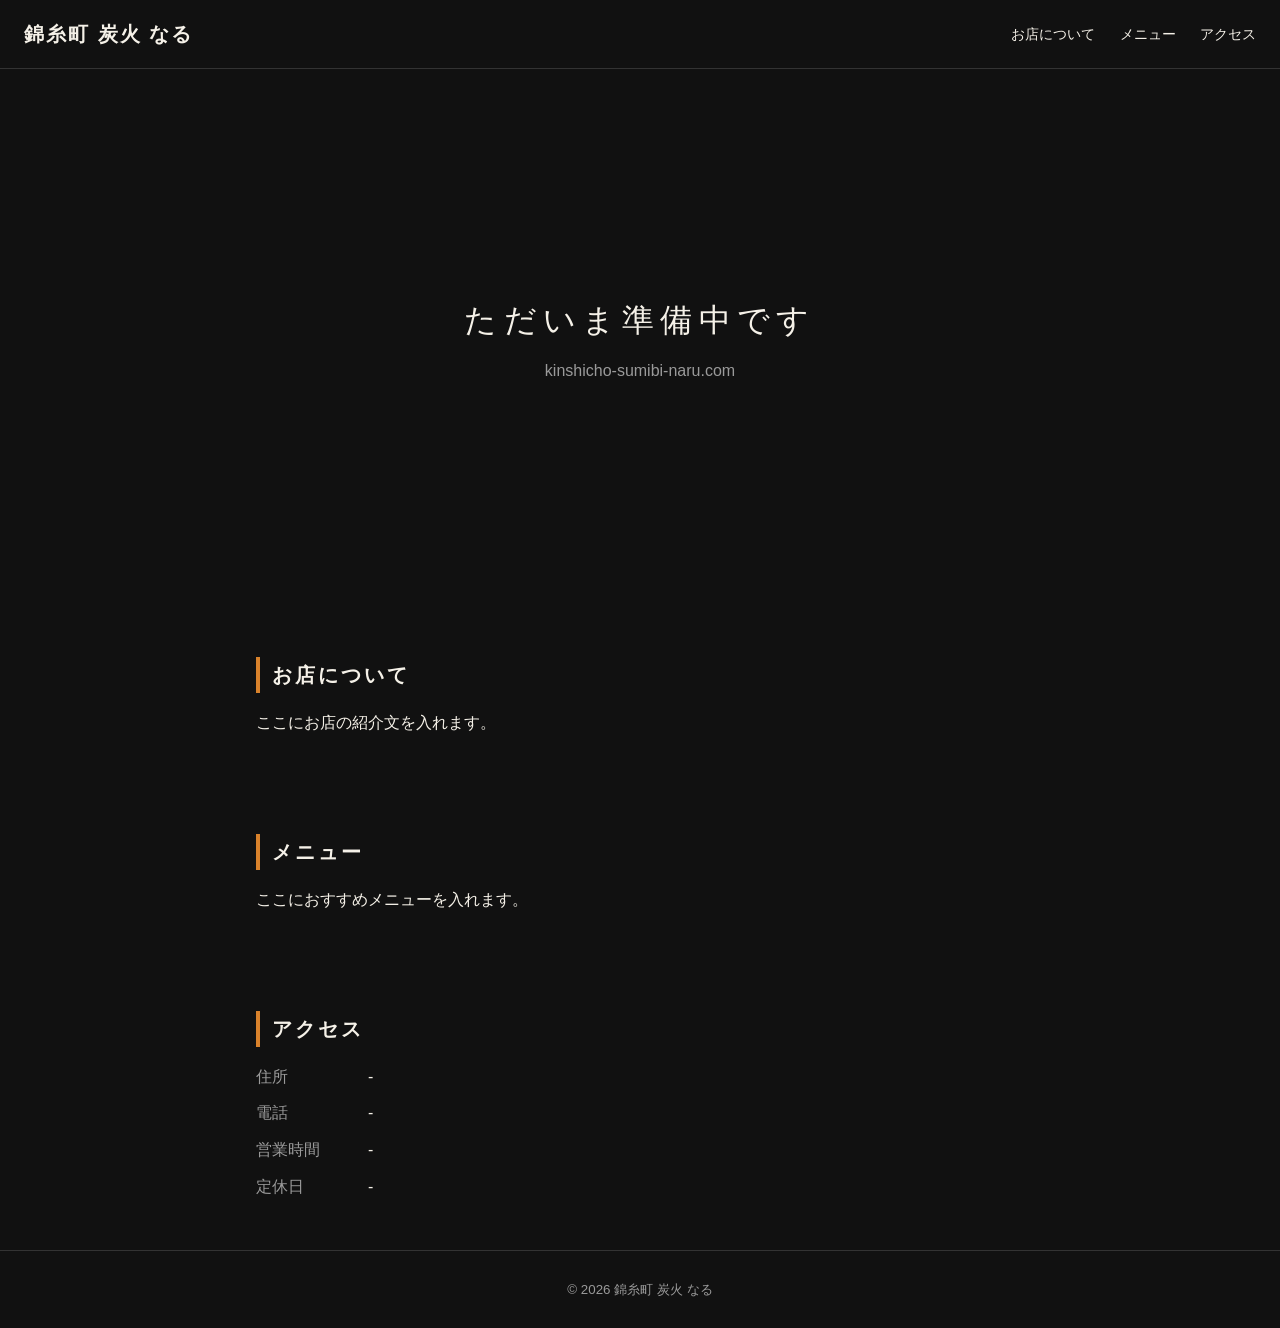
==== index.html @ 2658d467 "Initial scaffold for kinshicho-sumibi-naru.com Co-Authored-By: Claude Fable 5.1 <noreply@anthropic.c" ====
<!DOCTYPE html>
<html lang="ja">
<head>
  <meta charset="UTF-8">
  <meta name="viewport" content="width=device-width, initial-scale=1.0">
  <title>錦糸町 炭火 なる</title>
  <meta name="description" content="錦糸町 炭火 なる の公式サイトです。">
  <link rel="stylesheet" href="css/style.css">
</head>
<body>
  <header class="site-header">
    <h1 class="brand">錦糸町 炭火 なる</h1>
    <nav class="nav">
      <a href="#about">お店について</a>
      <a href="#menu">メニュー</a>
      <a href="#access">アクセス</a>
    </nav>
  </header>

  <main>
    <section class="hero">
      <p class="hero-copy">ただいま準備中です</p>
      <p class="hero-sub">kinshicho-sumibi-naru.com</p>
    </section>

    <section id="about" class="section">
      <h2>お店について</h2>
      <p>ここにお店の紹介文を入れます。</p>
    </section>

    <section id="menu" class="section">
      <h2>メニュー</h2>
      <p>ここにおすすめメニューを入れます。</p>
    </section>

    <section id="access" class="section">
      <h2>アクセス</h2>
      <dl class="info">
        <dt>住所</dt><dd>-</dd>
        <dt>電話</dt><dd>-</dd>
        <dt>営業時間</dt><dd>-</dd>
        <dt>定休日</dt><dd>-</dd>
      </dl>
    </section>
  </main>

  <footer class="site-footer">
    <small>&copy; 2026 錦糸町 炭火 なる</small>
  </footer>
</body>
</html>
---- css/style.css ----
:root {
  --bg: #111;
  --fg: #f5f1e8;
  --accent: #d9822b;
  --muted: #9a9a9a;
}
* { box-sizing: border-box; margin: 0; padding: 0; }
body {
  font-family: "Hiragino Kaku Gothic ProN", "Noto Sans JP", sans-serif;
  background: var(--bg);
  color: var(--fg);
  line-height: 1.8;
}
.site-header {
  display: flex;
  justify-content: space-between;
  align-items: center;
  padding: 16px 24px;
  border-bottom: 1px solid #333;
}
.brand { font-size: 1.25rem; letter-spacing: .1em; }
.nav a { color: var(--fg); text-decoration: none; margin-left: 20px; font-size: .9rem; }
.nav a:hover { color: var(--accent); }
.hero {
  min-height: 60vh;
  display: flex;
  flex-direction: column;
  justify-content: center;
  align-items: center;
  text-align: center;
  padding: 40px 16px;
}
.hero-copy { font-size: 2rem; letter-spacing: .2em; }
.hero-sub { color: var(--muted); margin-top: 8px; }
.section { max-width: 800px; margin: 0 auto; padding: 48px 16px; }
.section h2 {
  font-size: 1.25rem;
  letter-spacing: .15em;
  border-left: 4px solid var(--accent);
  padding-left: 12px;
  margin-bottom: 16px;
}
.info { display: grid; grid-template-columns: 6em 1fr; gap: 8px 16px; }
.info dt { color: var(--muted); }
.site-footer { text-align: center; padding: 24px; color: var(--muted); border-top: 1px solid #333; }
@media (max-width: 600px) {
  .site-header { flex-direction: column; gap: 8px; }
  .nav a { margin: 0 10px; }
  .hero-copy { font-size: 1.4rem; }
}
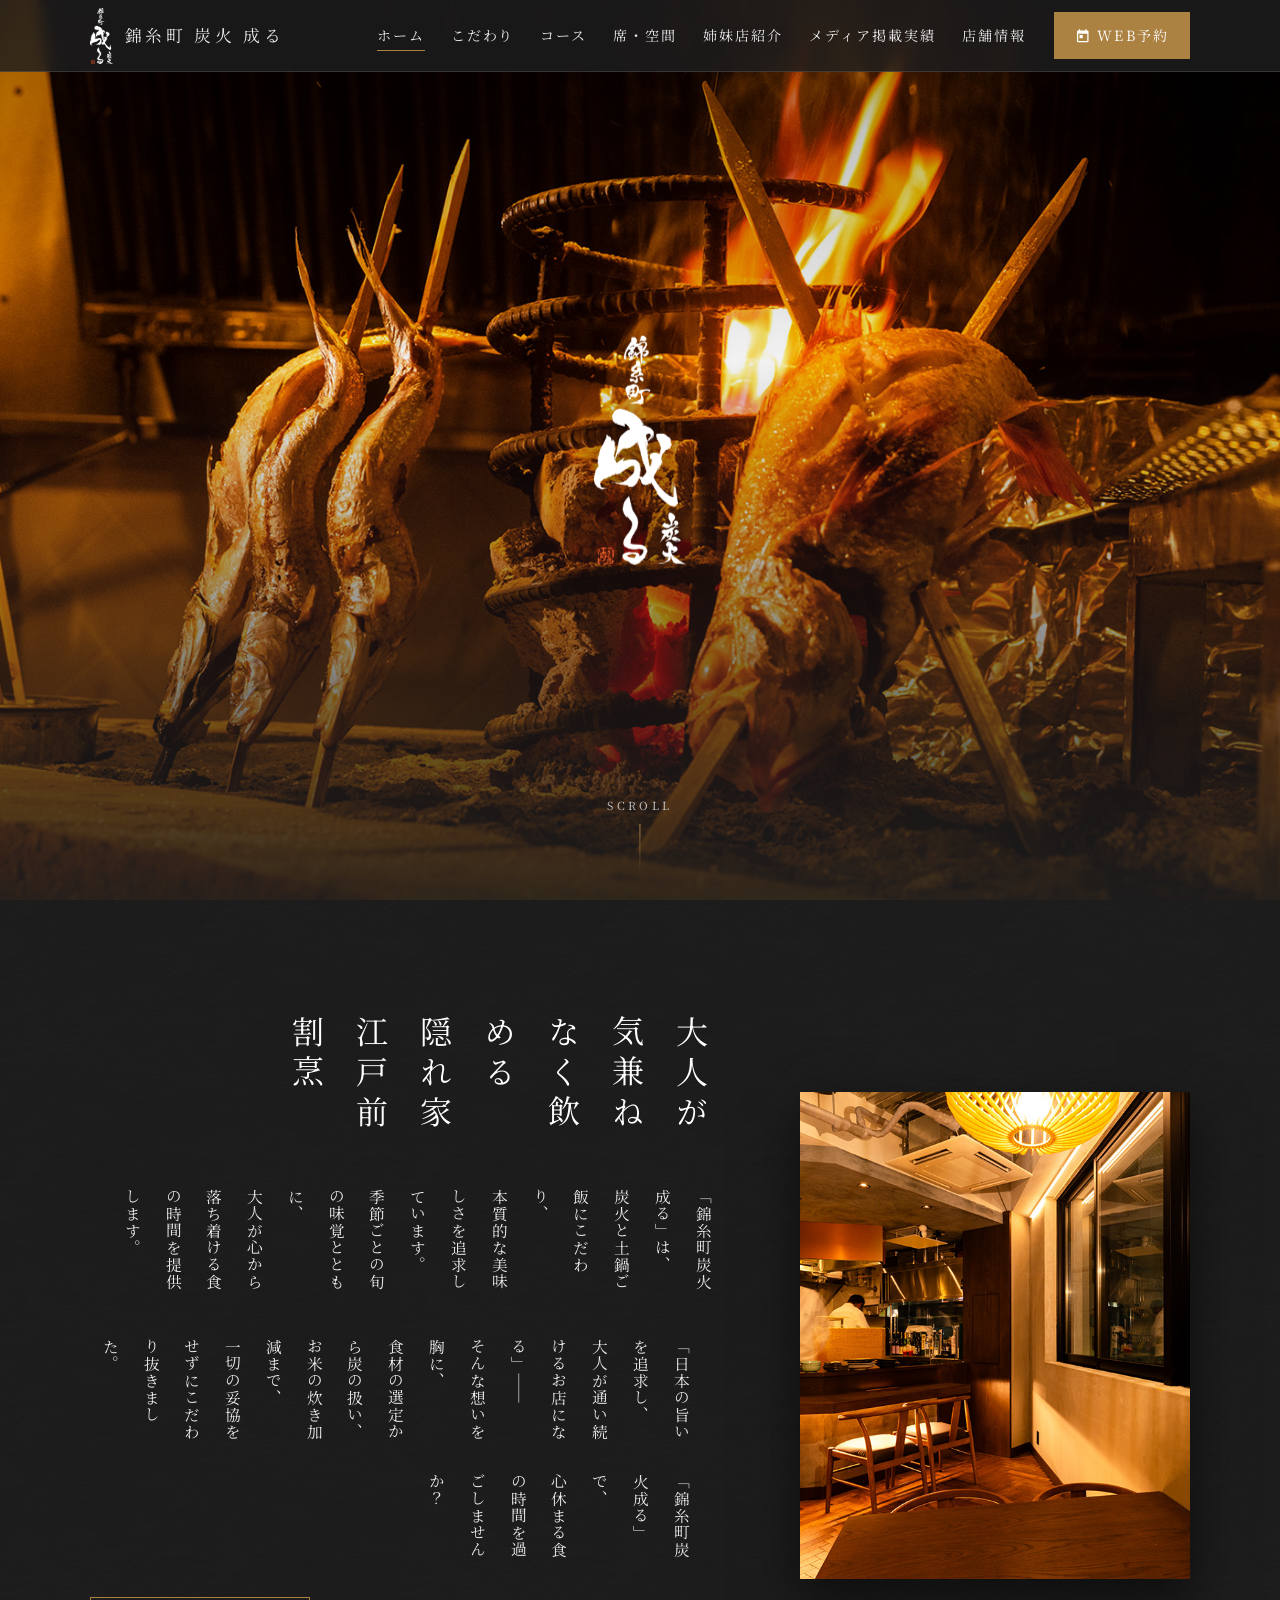
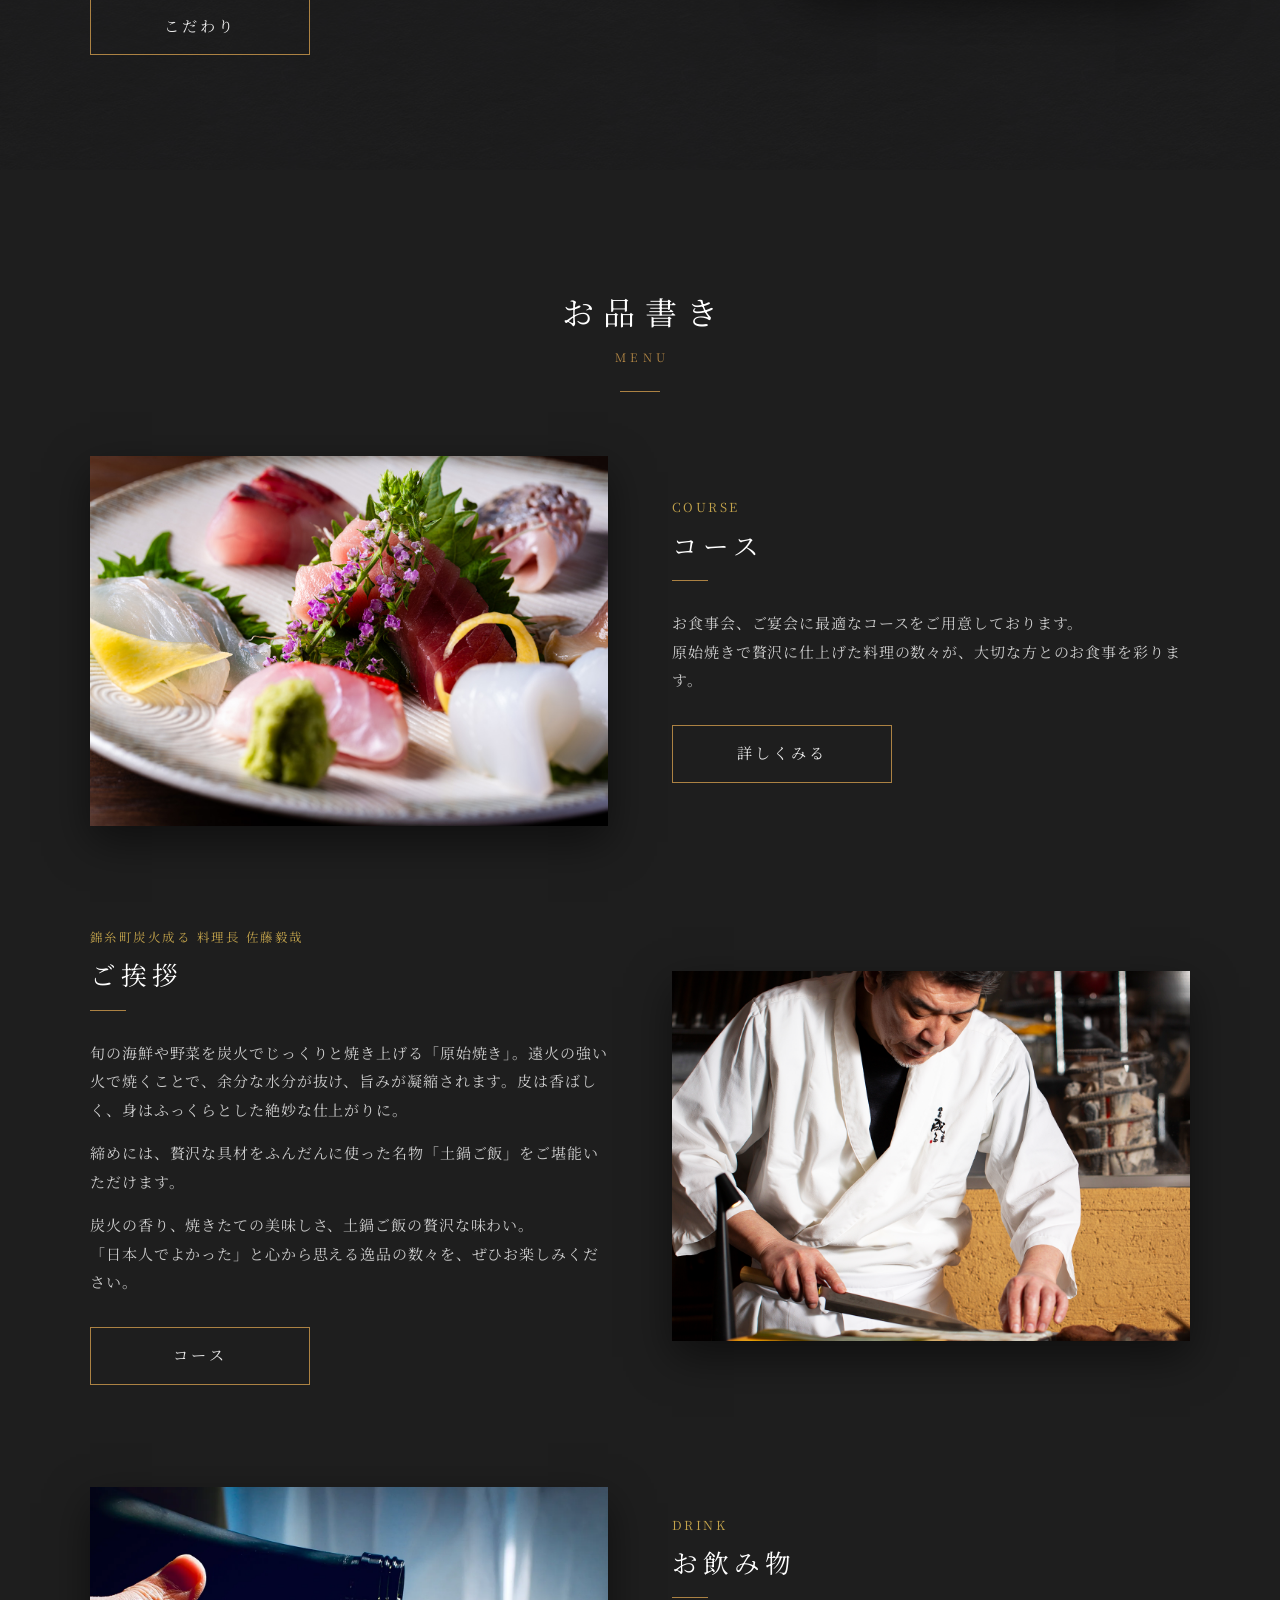
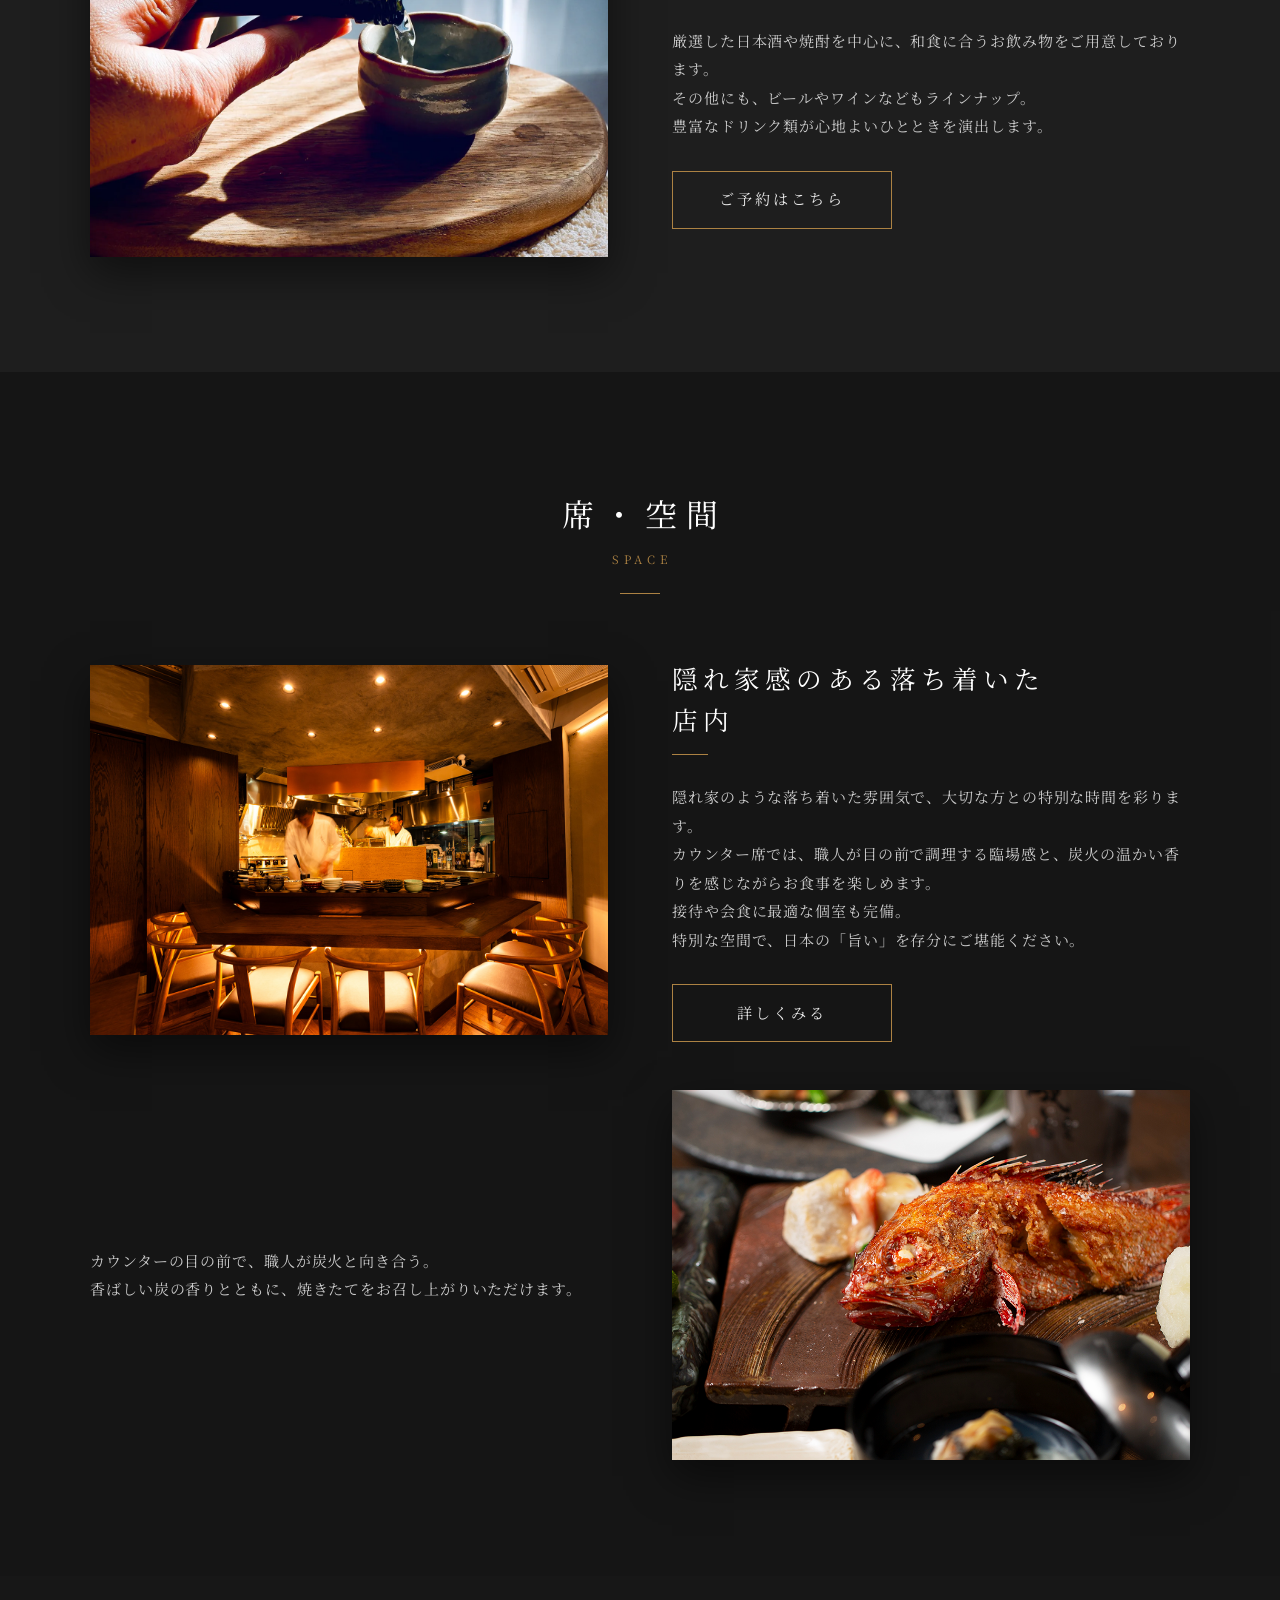
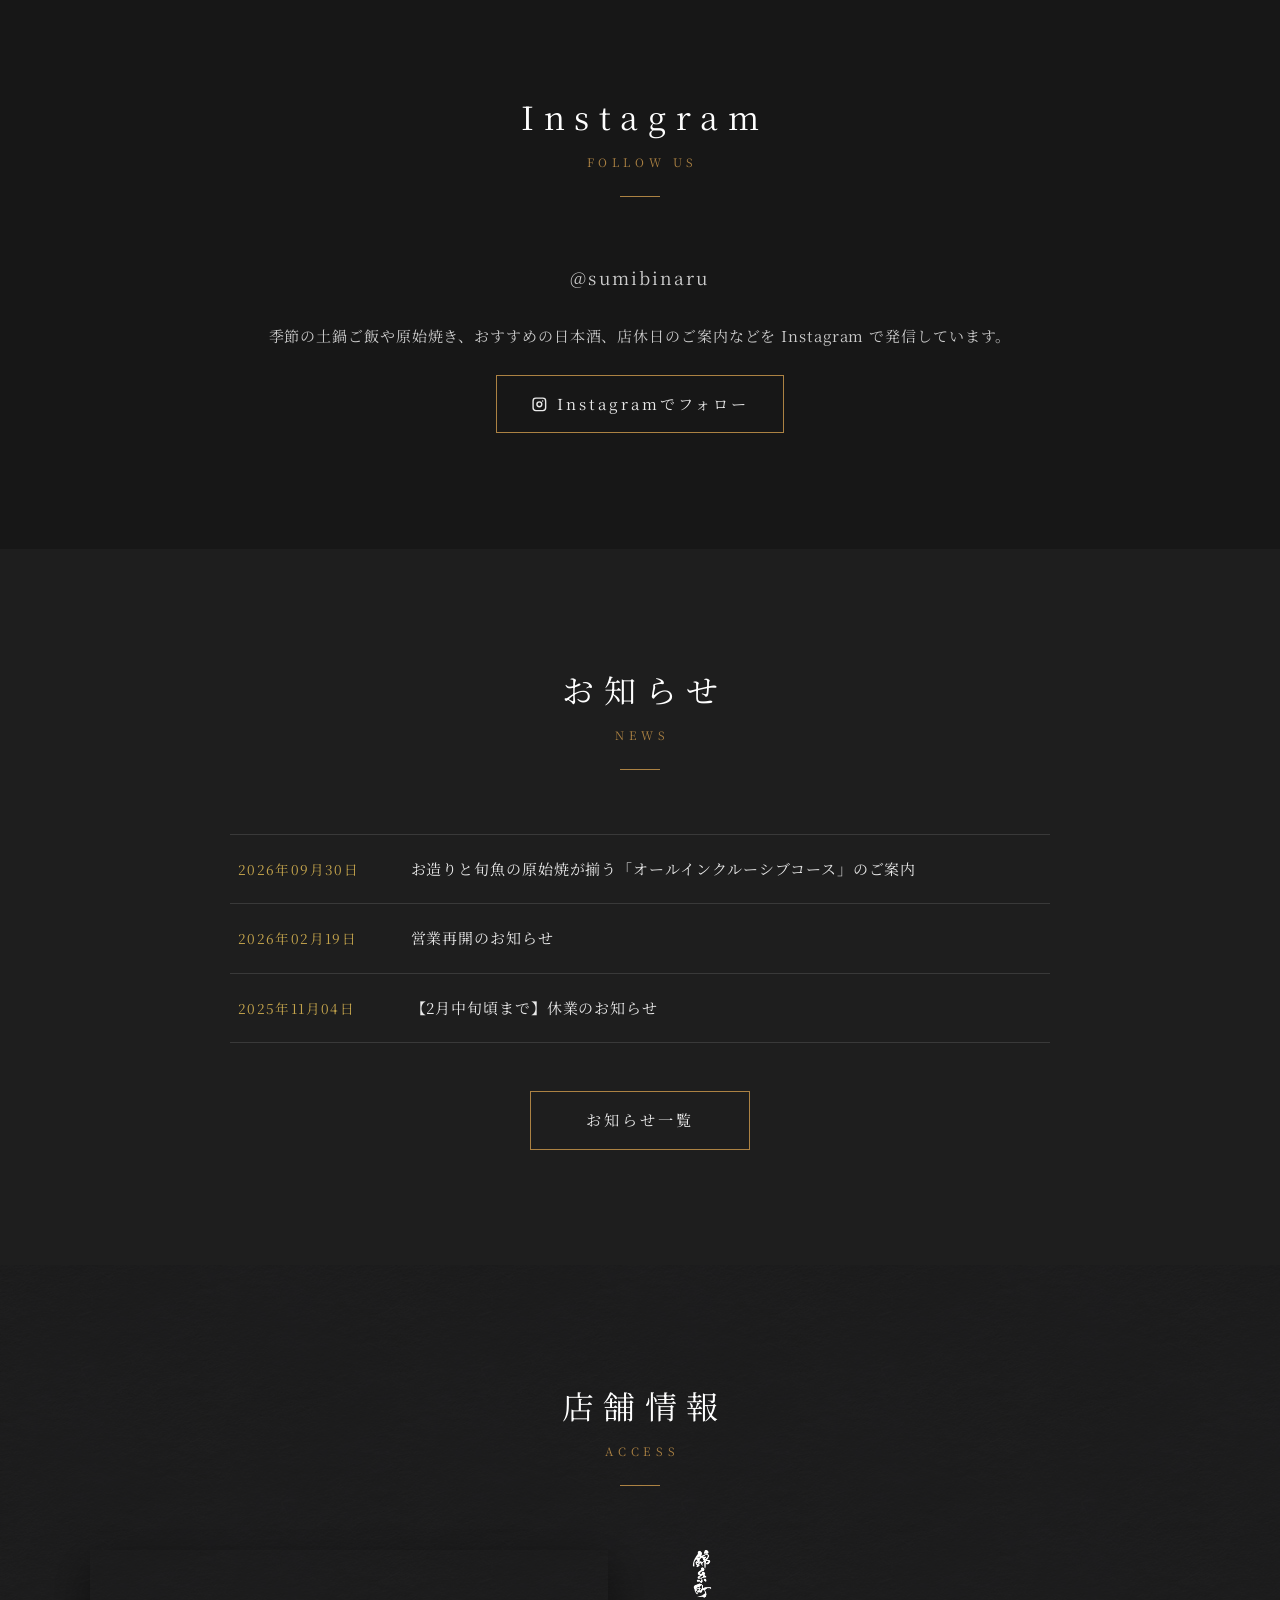
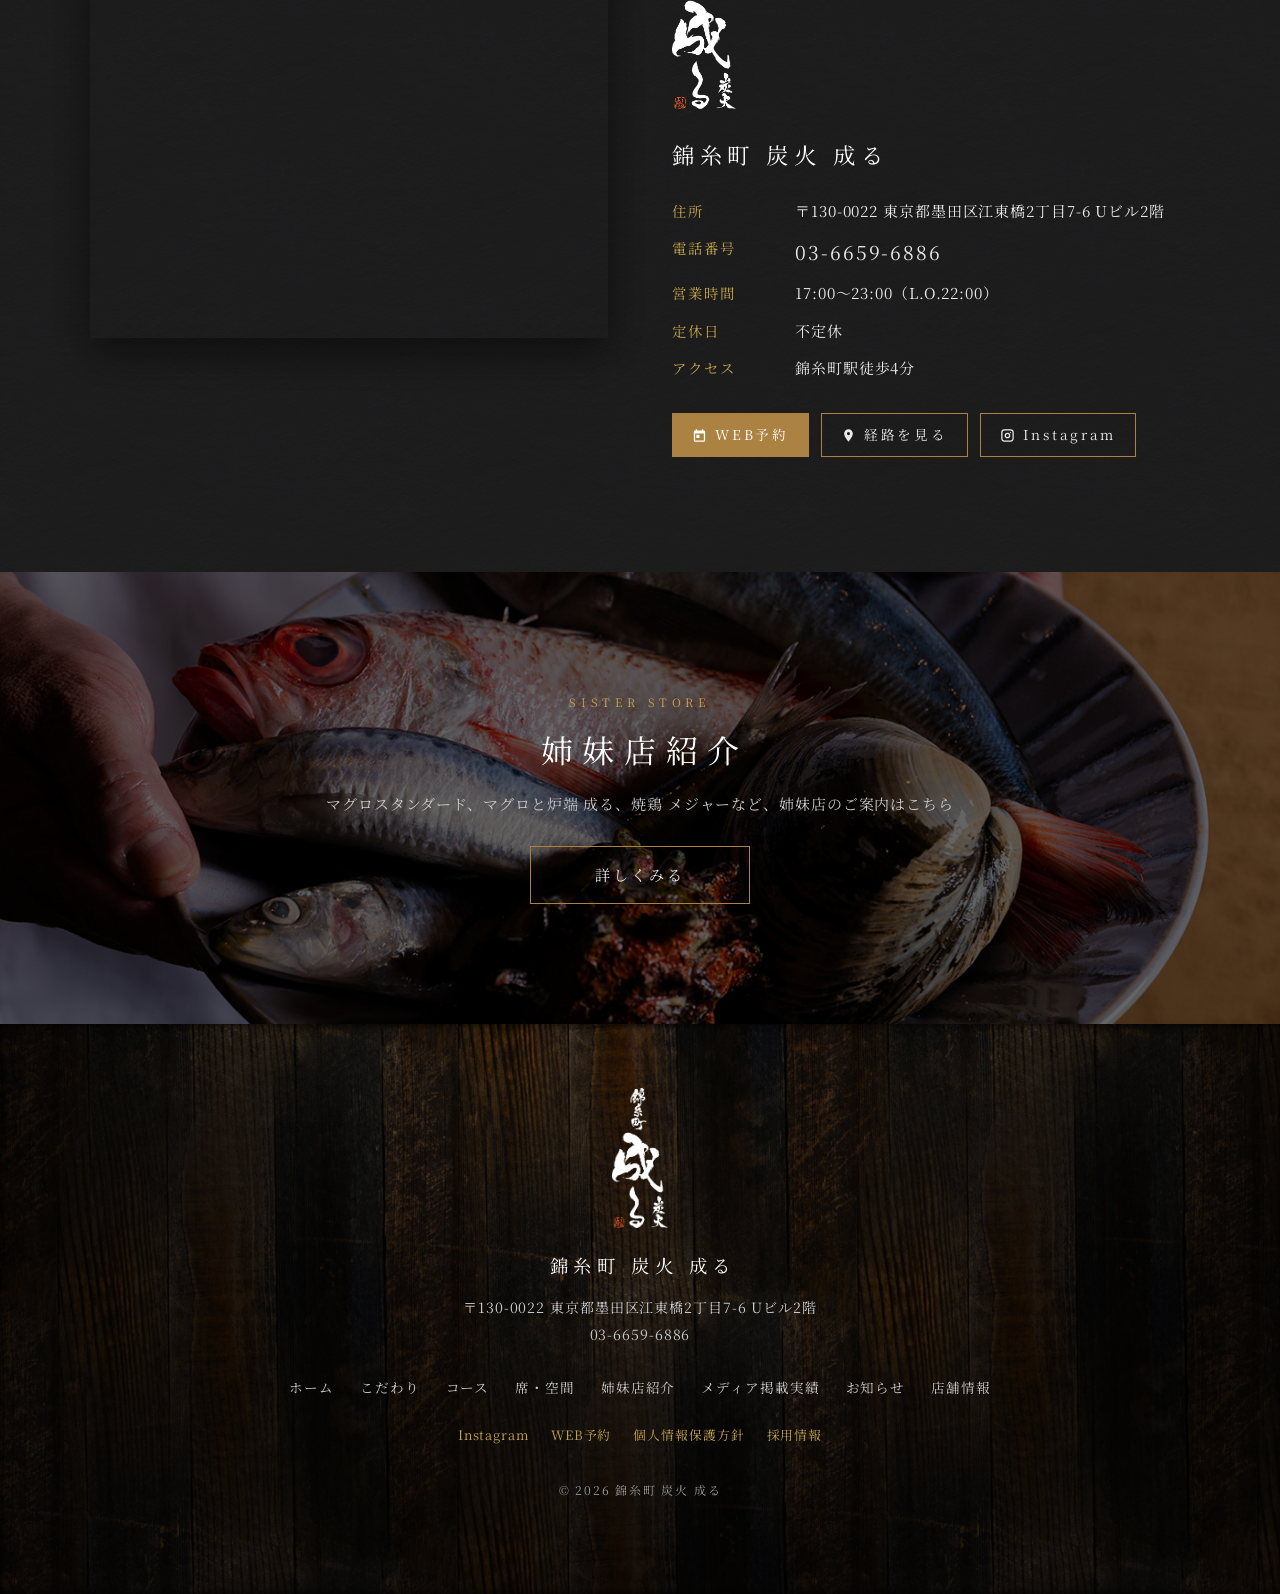
==== commit 38717d5e: "Build 錦糸町 炭火 成る site from existing pages Co-Authored-By: Claude Fable 5.1 <noreply@anthropic.com>" ====
--- a/index.html
+++ b/index.html
@@ -2,50 +2,213 @@
 <html lang="ja">
 <head>
   <meta charset="UTF-8">
-  <meta name="viewport" content="width=device-width, initial-scale=1.0">
-  <title>錦糸町 炭火 なる</title>
-  <meta name="description" content="錦糸町 炭火 なる の公式サイトです。">
-  <link rel="stylesheet" href="css/style.css">
+  <meta name="viewport" content="width=device-width, initial-scale=1">
+  <title>錦糸町 炭火 成る - 大人の隠れ家 江戸前割烹・原始焼き・土鍋ご飯</title>
+  <meta name="description" content="錦糸町駅徒歩4分。美味しい海鮮、和食を食べたい皆様に。「錦糸町 炭火 成る」では、「日本の旨い」をご提供いたします。旬の海鮮、野菜などを原始焼きで焼き上げ、土鍋ご飯で締める。帰り際に日本人でよかったと思えるお店です。隠れ家感のある落ち着いた雰囲気の店内で、大切な方とのお食事をお楽しみください。">
+  <meta property="og:locale" content="ja_JP">
+  <meta property="og:type" content="website">
+  <meta property="og:site_name" content="錦糸町 炭火 成る">
+  <meta property="og:title" content="錦糸町 炭火 成る - 大人の隠れ家 江戸前割烹・原始焼き・土鍋ご飯">
+  <meta property="og:description" content="錦糸町駅徒歩4分。美味しい海鮮、和食を食べたい皆様に。「錦糸町 炭火 成る」では、「日本の旨い」をご提供いたします。旬の海鮮、野菜などを原始焼きで焼き上げ、土鍋ご飯で締める。帰り際に日本人でよかったと思えるお店です。隠れ家感のある落ち着いた雰囲気の店内で、大切な方とのお食事をお楽しみください。">
+  <meta property="og:url" content="https://kinshicho-sumibi-naru.com/">
+  <meta property="og:image" content="https://kinshicho-sumibi-naru.com/images/ogp.jpg">
+  <meta name="twitter:card" content="summary_large_image">
+  <link rel="canonical" href="https://kinshicho-sumibi-naru.com/">
+  <link rel="icon" href="/images/favicon.jpg" type="image/jpeg">
+  <link rel="apple-touch-icon" href="/images/favicon.jpg">
+  <link rel="preconnect" href="https://fonts.googleapis.com">
+  <link rel="preconnect" href="https://fonts.gstatic.com" crossorigin>
+  <link href="https://fonts.googleapis.com/css2?family=Noto+Serif+JP:wght@300;400;500&display=swap" rel="stylesheet">
+  <link rel="stylesheet" href="/css/style.css">
 </head>
 <body>
-  <header class="site-header">
-    <h1 class="brand">錦糸町 炭火 なる</h1>
-    <nav class="nav">
-      <a href="#about">お店について</a>
-      <a href="#menu">メニュー</a>
-      <a href="#access">アクセス</a>
+<header class="site-header">
+  <div class="inner">
+    <a class="brand" href="/" aria-label="錦糸町 炭火 成る トップページ">
+      <img src="/images/logo-white.png" alt="錦糸町 炭火 成る" width="500" height="1242">
+      <span class="brand__name">錦糸町 炭火 成る</span>
+    </a>
+    <button class="nav-toggle" type="button" aria-expanded="false" aria-controls="gnav" aria-label="メニューを開く">
+      <span></span><span></span><span></span>
+    </button>
+    <nav class="gnav" id="gnav" aria-label="グローバルナビゲーション">
+      <ul class="gnav__list">
+        <li><a href="/">ホーム</a></li>
+        <li><a href="/concept/">こだわり</a></li>
+        <li><a href="/course/">コース</a></li>
+        <li><a href="/table/">席・空間</a></li>
+        <li><a href="/sister-store/">姉妹店紹介</a></li>
+        <li><a href="/media/">メディア掲載実績</a></li>
+        <li><a href="/#access">店舗情報</a></li>
+      </ul>
+      <a class="btn-reserve" href="https://www.tablecheck.com/shops/kinshicho-sumibi-naru/reserve" target="_blank" rel="noopener"><svg class="icon" viewBox="0 0 24 24" aria-hidden="true"><path d="M19 4h-1V2h-2v2H8V2H6v2H5a2 2 0 0 0-2 2v14a2 2 0 0 0 2 2h14a2 2 0 0 0 2-2V6a2 2 0 0 0-2-2zm0 16H5V9h14v11zM7 11h5v5H7z"/></svg>WEB予約</a>
     </nav>
-  </header>
-
-  <main>
-    <section class="hero">
-      <p class="hero-copy">ただいま準備中です</p>
-      <p class="hero-sub">kinshicho-sumibi-naru.com</p>
-    </section>
-
-    <section id="about" class="section">
-      <h2>お店について</h2>
-      <p>ここにお店の紹介文を入れます。</p>
-    </section>
-
-    <section id="menu" class="section">
-      <h2>メニュー</h2>
-      <p>ここにおすすめメニューを入れます。</p>
-    </section>
-
-    <section id="access" class="section">
-      <h2>アクセス</h2>
-      <dl class="info">
-        <dt>住所</dt><dd>-</dd>
-        <dt>電話</dt><dd>-</dd>
-        <dt>営業時間</dt><dd>-</dd>
-        <dt>定休日</dt><dd>-</dd>
-      </dl>
-    </section>
-  </main>
-
-  <footer class="site-footer">
-    <small>&copy; 2026 錦糸町 炭火 なる</small>
-  </footer>
+  </div>
+</header>
+
+<main>
+  <section class="hero" aria-label="メインビジュアル">
+    <div class="hero__slide" role="img" aria-label="炭火で焼き上げる原始焼き"></div>
+    <div class="hero__slide"></div>
+    <img class="hero__logo" src="/images/logo-white.png" alt="錦糸町 炭火 成る" width="500" height="1242">
+    <div class="hero__scroll" aria-hidden="true">SCROLL</div>
+  </section>
+
+  <section class="section section--texture" id="about">
+    <div class="inner catch">
+      <div class="catch__text catch__text--tategaki fade-up">
+        <h1>大人が気兼ねなく飲める<br>隠れ家江戸前割烹</h1>
+        <p>「錦糸町炭火成る」は、<br>炭火と土鍋ご飯にこだわり、<br>本質的な美味しさを追求しています。<br>季節ごとの旬の味覚とともに、<br>大人が心から落ち着ける食の時間を提供します。</p>
+        <p>「日本の旨いを追求し、<br>大人が通い続けるお店になる」——<br>そんな想いを胸に、<br>食材の選定から炭の扱い、<br>お米の炊き加減まで、<br>一切の妥協をせずにこだわり抜きました。</p>
+        <p>「錦糸町炭火成る」で、<br>心休まる食の時間を過ごしませんか？</p>
+        <div class="btn-wrap"><a class="btn" href="/concept/">こだわり</a></div>
+      </div>
+      <div class="catch__img fade-up">
+        <img src="/images/top-catch.jpg" alt="炭火の前で調理する料理人" width="1400" height="703" loading="lazy">
+      </div>
+    </div>
+  </section>
+
+  <section class="section" id="menu">
+    <div class="inner">
+      <div class="sec-title fade-up"><h2>お品書き</h2><span class="en">MENU</span></div>
+
+      <div class="feature fade-up">
+        <div class="feature__img"><img src="/images/top-course.jpg" alt="原始焼きで仕上げたコース料理" width="1400" height="1000" loading="lazy"></div>
+        <div class="feature__body">
+          <h3><span class="sub">COURSE</span>コース</h3>
+          <p>お食事会、ご宴会に最適なコースをご用意しております。<br>原始焼きで贅沢に仕上げた料理の数々が、大切な方とのお食事を彩ります。</p>
+          <div class="btn-wrap"><a class="btn" href="/course/">詳しくみる</a></div>
+        </div>
+      </div>
+
+      <div class="feature feature--rev fade-up">
+        <div class="feature__img"><img src="/images/top-chef.webp" alt="料理長 佐藤毅哉" width="1400" height="1000" loading="lazy"></div>
+        <div class="feature__body">
+          <h3><span class="sub">錦糸町炭火成る 料理長 佐藤毅哉</span>ご挨拶</h3>
+          <p>旬の海鮮や野菜を炭火でじっくりと焼き上げる「原始焼き」。遠火の強い火で焼くことで、余分な水分が抜け、旨みが凝縮されます。皮は香ばしく、身はふっくらとした絶妙な仕上がりに。</p>
+          <p>締めには、贅沢な具材をふんだんに使った名物「土鍋ご飯」をご堪能いただけます。</p>
+          <p>炭火の香り、焼きたての美味しさ、土鍋ご飯の贅沢な味わい。<br>「日本人でよかった」と心から思える逸品の数々を、ぜひお楽しみください。</p>
+          <div class="btn-wrap"><a class="btn" href="/course/">コース</a></div>
+        </div>
+      </div>
+
+      <div class="feature fade-up">
+        <div class="feature__img"><img src="/images/top-drink.webp" alt="厳選した日本酒と酒器" width="1400" height="1000" loading="lazy"></div>
+        <div class="feature__body">
+          <h3><span class="sub">DRINK</span>お飲み物</h3>
+          <p>厳選した日本酒や焼酎を中心に、和食に合うお飲み物をご用意しております。<br>その他にも、ビールやワインなどもラインナップ。<br>豊富なドリンク類が心地よいひとときを演出します。</p>
+          <div class="btn-wrap"><a class="btn" href="https://www.tablecheck.com/shops/kinshicho-sumibi-naru/reserve" target="_blank" rel="noopener">ご予約はこちら</a></div>
+        </div>
+      </div>
+    </div>
+  </section>
+
+  <section class="section section--wall" id="space">
+    <div class="inner">
+      <div class="sec-title fade-up"><h2>席・空間</h2><span class="en">SPACE</span></div>
+      <div class="feature fade-up">
+        <div class="feature__img"><img src="/images/top-table.jpg" alt="落ち着いた雰囲気の店内" width="1400" height="1000" loading="lazy"></div>
+        <div class="feature__body">
+          <h3>隠れ家感のある落ち着いた<br class="pc-only">店内</h3>
+          <p>隠れ家のような落ち着いた雰囲気で、大切な方との特別な時間を彩ります。<br>カウンター席では、職人が目の前で調理する臨場感と、炭火の温かい香りを感じながらお食事を楽しめます。<br>接待や会食に最適な個室も完備。<br>特別な空間で、日本の「旨い」を存分にご堪能ください。</p>
+          <div class="btn-wrap"><a class="btn" href="/table/">詳しくみる</a></div>
+        </div>
+      </div>
+      <div class="feature feature--rev fade-up" style="margin-top:48px">
+        <div class="feature__img"><img src="/images/top-table-02.webp" alt="カウンター越しに見える炭火の調理" width="1400" height="703" loading="lazy"></div>
+        <div class="feature__body">
+          <p class="lead">カウンターの目の前で、職人が炭火と向き合う。<br>香ばしい炭の香りとともに、焼きたてをお召し上がりいただけます。</p>
+        </div>
+      </div>
+    </div>
+  </section>
+
+  <section class="section section--dark" id="instagram">
+    <div class="inner insta">
+      <div class="sec-title fade-up"><h2>Instagram</h2><span class="en">FOLLOW US</span></div>
+      <div class="fade-up">
+        <p class="insta__account">@sumibinaru</p>
+        <p>季節の土鍋ご飯や原始焼き、おすすめの日本酒、店休日のご案内などを Instagram で発信しています。</p>
+        <a class="btn" href="https://www.instagram.com/sumibinaru" target="_blank" rel="noopener"><svg class="icon" viewBox="0 0 24 24" aria-hidden="true"><path d="M7 2h10a5 5 0 0 1 5 5v10a5 5 0 0 1-5 5H7a5 5 0 0 1-5-5V7a5 5 0 0 1 5-5zm0 2a3 3 0 0 0-3 3v10a3 3 0 0 0 3 3h10a3 3 0 0 0 3-3V7a3 3 0 0 0-3-3H7zm5 3.5a4.5 4.5 0 1 1 0 9 4.5 4.5 0 0 1 0-9zm0 2a2.5 2.5 0 1 0 0 5 2.5 2.5 0 0 0 0-5zm4.75-3.25a1 1 0 1 1 0 2 1 1 0 0 1 0-2z"/></svg>Instagramでフォロー</a>
+      </div>
+    </div>
+  </section>
+
+  <section class="section" id="news">
+    <div class="inner inner--narrow">
+      <div class="sec-title fade-up"><h2>お知らせ</h2><span class="en">NEWS</span></div>
+      <div class="fade-up">
+<ul class="news-list">
+  <li><a href="/information/#news-4385"><time datetime="2026-09-30">2026年09月30日</time><span>お造りと旬魚の原始焼が揃う「オールインクルーシブコース」のご案内</span></a></li>
+  <li><a href="/information/#news-4332"><time datetime="2026-02-19">2026年02月19日</time><span>営業再開のお知らせ</span></a></li>
+  <li><a href="/information/#news-4260"><time datetime="2025-11-04">2025年11月04日</time><span>【2月中旬頃まで】休業のお知らせ</span></a></li>
+</ul>
+        <p class="center mt-l"><a class="btn" href="/information/">お知らせ一覧</a></p>
+      </div>
+    </div>
+  </section>
+
+  <section class="section section--texture" id="access">
+    <div class="inner">
+      <div class="sec-title fade-up"><h2>店舗情報</h2><span class="en">ACCESS</span></div>
+      <div class="access fade-up">
+        <div class="access__map">
+          <iframe src="https://www.google.com/maps?q=%E6%9D%B1%E4%BA%AC%E9%83%BD%E5%A2%A8%E7%94%B0%E5%8C%BA%E6%B1%9F%E6%9D%B1%E6%A9%8B2%E4%B8%81%E7%9B%AE7-6%20U%E3%83%93%E3%83%AB&output=embed" title="錦糸町 炭火 成る の地図" loading="lazy" allowfullscreen referrerpolicy="no-referrer-when-downgrade"></iframe>
+        </div>
+        <div class="access__body">
+          <img class="access__logo" src="/images/logo-white.png" alt="" width="500" height="1242" loading="lazy">
+          <p class="access__name">錦糸町 炭火 成る</p>
+          <dl>
+            <dt>住所</dt><dd>〒130-0022 東京都墨田区江東橋2丁目7-6 Uビル2階</dd>
+            <dt>電話番号</dt><dd><a class="tel" href="tel:03-6659-6886">03-6659-6886</a></dd>
+            <dt>営業時間</dt><dd>17:00～23:00（L.O.22:00）</dd>
+            <dt>定休日</dt><dd>不定休</dd>
+            <dt>アクセス</dt><dd>錦糸町駅徒歩4分</dd>
+          </dl>
+          <div class="access__links">
+            <a class="btn btn--small btn--solid" href="https://www.tablecheck.com/shops/kinshicho-sumibi-naru/reserve" target="_blank" rel="noopener"><svg class="icon" viewBox="0 0 24 24" aria-hidden="true"><path d="M19 4h-1V2h-2v2H8V2H6v2H5a2 2 0 0 0-2 2v14a2 2 0 0 0 2 2h14a2 2 0 0 0 2-2V6a2 2 0 0 0-2-2zm0 16H5V9h14v11zM7 11h5v5H7z"/></svg>WEB予約</a>
+            <a class="btn btn--small" href="https://www.google.com/maps/dir/?api=1&destination=%E9%8C%A6%E7%B3%B8%E7%94%BA%20%E7%82%AD%E7%81%AB%20%E6%88%90%E3%82%8B" target="_blank" rel="noopener"><svg class="icon" viewBox="0 0 24 24" aria-hidden="true"><path d="M12 2a7 7 0 0 0-7 7c0 5.25 7 13 7 13s7-7.75 7-13a7 7 0 0 0-7-7zm0 9.5A2.5 2.5 0 1 1 12 6.5a2.5 2.5 0 0 1 0 5z"/></svg>経路を見る</a>
+            <a class="btn btn--small" href="https://www.instagram.com/sumibinaru" target="_blank" rel="noopener"><svg class="icon" viewBox="0 0 24 24" aria-hidden="true"><path d="M7 2h10a5 5 0 0 1 5 5v10a5 5 0 0 1-5 5H7a5 5 0 0 1-5-5V7a5 5 0 0 1 5-5zm0 2a3 3 0 0 0-3 3v10a3 3 0 0 0 3 3h10a3 3 0 0 0 3-3V7a3 3 0 0 0-3-3H7zm5 3.5a4.5 4.5 0 1 1 0 9 4.5 4.5 0 0 1 0-9zm0 2a2.5 2.5 0 1 0 0 5 2.5 2.5 0 0 0 0-5zm4.75-3.25a1 1 0 1 1 0 2 1 1 0 0 1 0-2z"/></svg>Instagram</a>
+          </div>
+        </div>
+      </div>
+    </div>
+  </section>
+
+  <a class="sister-banner" href="/sister-store/">
+    <div class="sister-banner__body">
+      <span class="en">SISTER STORE</span>
+      <h2>姉妹店紹介</h2>
+      <p>マグロスタンダード、マグロと炉端 成る、焼鶏 メジャーなど、姉妹店のご案内はこちら</p>
+      <span class="btn">詳しくみる</span>
+    </div>
+  </a>
+</main>
+<footer class="site-footer">
+  <div class="inner">
+    <img class="site-footer__logo" src="/images/logo-white.png" alt="" width="500" height="1242">
+    <p class="site-footer__name">錦糸町 炭火 成る</p>
+    <p class="site-footer__addr">〒130-0022 東京都墨田区江東橋2丁目7-6 Uビル2階<br><a href="tel:03-6659-6886">03-6659-6886</a></p>
+    <ul class="site-footer__nav">
+      <li><a href="/">ホーム</a></li><li><a href="/concept/">こだわり</a></li><li><a href="/course/">コース</a></li><li><a href="/table/">席・空間</a></li><li><a href="/sister-store/">姉妹店紹介</a></li><li><a href="/media/">メディア掲載実績</a></li><li><a href="/information/">お知らせ</a></li><li><a href="/#access">店舗情報</a></li>
+    </ul>
+    <ul class="site-footer__sub">
+      <li><a href="https://www.instagram.com/sumibinaru" target="_blank" rel="noopener">Instagram</a></li>
+      <li><a href="https://www.tablecheck.com/shops/kinshicho-sumibi-naru/reserve" target="_blank" rel="noopener">WEB予約</a></li>
+      <li><a href="/privacy/">個人情報保護方針</a></li>
+      <li><a href="https://pay-it-forward-corporate.com/recruit/" target="_blank" rel="noopener">採用情報</a></li>
+    </ul>
+    <p class="site-footer__copy">&copy; 2026 錦糸町 炭火 成る</p>
+  </div>
+</footer>
+
+<nav class="bottom-bar" aria-label="クイックメニュー">
+  <a href="tel:03-6659-6886"><svg class="icon" viewBox="0 0 24 24" aria-hidden="true"><path d="M6.6 10.8a15.1 15.1 0 0 0 6.6 6.6l2.2-2.2a1 1 0 0 1 1-.25c1.1.37 2.3.57 3.6.57a1 1 0 0 1 1 1V20a1 1 0 0 1-1 1A17 17 0 0 1 3 4a1 1 0 0 1 1-1h3.5a1 1 0 0 1 1 1c0 1.25.2 2.45.57 3.57a1 1 0 0 1-.25 1L6.6 10.8z"/></svg>電話</a>
+  <a href="https://www.google.com/maps/dir/?api=1&destination=%E9%8C%A6%E7%B3%B8%E7%94%BA%20%E7%82%AD%E7%81%AB%20%E6%88%90%E3%82%8B" target="_blank" rel="noopener"><svg class="icon" viewBox="0 0 24 24" aria-hidden="true"><path d="M12 2a7 7 0 0 0-7 7c0 5.25 7 13 7 13s7-7.75 7-13a7 7 0 0 0-7-7zm0 9.5A2.5 2.5 0 1 1 12 6.5a2.5 2.5 0 0 1 0 5z"/></svg>地図</a>
+  <a class="is-reserve" href="https://www.tablecheck.com/shops/kinshicho-sumibi-naru/reserve" target="_blank" rel="noopener"><svg class="icon" viewBox="0 0 24 24" aria-hidden="true"><path d="M19 4h-1V2h-2v2H8V2H6v2H5a2 2 0 0 0-2 2v14a2 2 0 0 0 2 2h14a2 2 0 0 0 2-2V6a2 2 0 0 0-2-2zm0 16H5V9h14v11zM7 11h5v5H7z"/></svg>WEB予約</a>
+</nav>
+
+<script src="/js/main.js"></script>
 </body>
 </html>
--- a/css/style.css
+++ b/css/style.css
@@ -1,50 +1,768 @@
+/* ==========================================================================
+   錦糸町 炭火 成る  公式サイト  共通スタイル
+   既存サイトの配色（背景 #1E1E1E / 文字 #EAEAEA / 金 #AC8243・#8B6935）を踏襲
+   ========================================================================== */
+
 :root {
-  --bg: #111;
-  --fg: #f5f1e8;
-  --accent: #d9822b;
+  --bg: #1e1e1e;
+  --bg-2: #262626;
+  --bg-3: #2e2e2e;
+  --fg: #eaeaea;
+  --fg-soft: #cccccc;
   --muted: #9a9a9a;
-}
-* { box-sizing: border-box; margin: 0; padding: 0; }
+  --line: rgba(255, 255, 255, 0.12);
+  --gold: #ac8243;
+  --gold-dark: #8b6935;
+  --gold-light: #c4a44c;
+  --footer-bg: #401701;
+  --header-h: 72px;
+  --bottombar-h: 60px;
+  --font: "Noto Serif JP", "Hiragino Mincho ProN", "Yu Mincho", YuMincho, serif;
+}
+
+*,
+*::before,
+*::after { box-sizing: border-box; margin: 0; padding: 0; }
+
+html { scroll-behavior: smooth; scroll-padding-top: calc(var(--header-h) + 12px); }
+
 body {
-  font-family: "Hiragino Kaku Gothic ProN", "Noto Sans JP", sans-serif;
+  font-family: var(--font);
+  font-weight: 400;
+  font-size: 15px;
+  line-height: 1.9;
+  letter-spacing: 0.06em;
+  color: var(--fg);
   background: var(--bg);
+  -webkit-font-smoothing: antialiased;
+  overflow-x: hidden;
+}
+
+img, video { max-width: 100%; height: auto; display: block; }
+a { color: inherit; text-decoration: none; transition: color 0.3s, opacity 0.3s, background 0.3s; }
+a:hover { color: var(--gold-light); }
+ul, ol { list-style: none; }
+h1, h2, h3, h4 { font-weight: 400; line-height: 1.6; letter-spacing: 0.12em; }
+p + p { margin-top: 1em; }
+
+.inner { width: min(1100px, 100% - 32px); margin-inline: auto; }
+.inner--narrow { width: min(820px, 100% - 32px); margin-inline: auto; }
+.pc-only { display: block; }
+.sp-only { display: none; }
+.sr-only { position: absolute; width: 1px; height: 1px; overflow: hidden; clip: rect(0 0 0 0); white-space: nowrap; }
+
+/* ------------------------------------------------------------------ 共通ボタン */
+.btn {
+  display: inline-flex;
+  align-items: center;
+  justify-content: center;
+  gap: 0.6em;
+  min-width: 220px;
+  padding: 0.9em 2.2em;
+  border: 1px solid var(--gold);
   color: var(--fg);
-  line-height: 1.8;
-}
+  background: transparent;
+  font-size: 0.95rem;
+  letter-spacing: 0.2em;
+  position: relative;
+  overflow: hidden;
+  isolation: isolate;
+  transition: color 0.3s;
+}
+.btn::after {
+  content: "";
+  position: absolute;
+  inset: 0;
+  background: var(--gold);
+  transform: scaleX(0);
+  transform-origin: left;
+  transition: transform 0.35s ease;
+  z-index: -1;
+}
+.btn:hover { color: #fff; }
+.btn:hover::after { transform: scaleX(1); }
+.btn--solid { background: var(--gold); border-color: var(--gold); color: #fff; }
+.btn--solid::after { background: var(--gold-dark); }
+.btn--small { min-width: 0; padding: 0.6em 1.4em; font-size: 0.85rem; }
+
+/* ------------------------------------------------------------------ ヘッダー */
 .site-header {
+  position: fixed;
+  top: 0; left: 0; right: 0;
+  z-index: 100;
+  height: var(--header-h);
+  background: rgba(30, 30, 30, 0.82);
+  backdrop-filter: blur(8px);
+  -webkit-backdrop-filter: blur(8px);
+  border-bottom: 1px solid var(--line);
+  transition: background 0.3s;
+}
+.site-header .inner {
+  height: 100%;
   display: flex;
+  align-items: center;
   justify-content: space-between;
-  align-items: center;
-  padding: 16px 24px;
-  border-bottom: 1px solid #333;
-}
-.brand { font-size: 1.25rem; letter-spacing: .1em; }
-.nav a { color: var(--fg); text-decoration: none; margin-left: 20px; font-size: .9rem; }
-.nav a:hover { color: var(--accent); }
+  gap: 24px;
+}
+.brand {
+  display: flex;
+  align-items: center;
+  gap: 12px;
+  color: var(--fg);
+}
+.brand:hover { color: var(--fg); opacity: 0.85; }
+.brand img { height: 56px; width: auto; }
+.brand__name { font-size: 1.05rem; letter-spacing: 0.22em; white-space: nowrap; }
+
+.gnav { display: flex; align-items: center; gap: 28px; }
+.gnav__list { display: flex; gap: 26px; }
+.gnav__list a {
+  font-size: 0.88rem;
+  letter-spacing: 0.14em;
+  padding: 6px 0;
+  position: relative;
+  color: var(--fg);
+}
+.gnav__list a::after {
+  content: "";
+  position: absolute;
+  left: 0; bottom: 0;
+  width: 100%; height: 1px;
+  background: var(--gold);
+  transform: scaleX(0);
+  transform-origin: right;
+  transition: transform 0.3s;
+}
+.gnav__list a:hover::after,
+.gnav__list a[aria-current="page"]::after { transform: scaleX(1); transform-origin: left; }
+
+.btn-reserve {
+  display: inline-flex;
+  align-items: center;
+  gap: 0.5em;
+  padding: 0.65em 1.4em;
+  background: var(--gold);
+  color: #fff;
+  font-size: 0.88rem;
+  letter-spacing: 0.16em;
+  border: 1px solid var(--gold);
+  white-space: nowrap;
+}
+.btn-reserve:hover { background: var(--gold-dark); color: #fff; }
+
+.nav-toggle {
+  display: none;
+  width: 44px; height: 44px;
+  background: none;
+  border: 0;
+  cursor: pointer;
+  position: relative;
+  z-index: 110;
+}
+.nav-toggle span {
+  position: absolute;
+  left: 10px;
+  width: 24px; height: 1px;
+  background: var(--fg);
+  transition: transform 0.3s, opacity 0.3s, top 0.3s;
+}
+.nav-toggle span:nth-child(1) { top: 14px; }
+.nav-toggle span:nth-child(2) { top: 22px; }
+.nav-toggle span:nth-child(3) { top: 30px; }
+.nav-toggle[aria-expanded="true"] span:nth-child(1) { top: 22px; transform: rotate(45deg); }
+.nav-toggle[aria-expanded="true"] span:nth-child(2) { opacity: 0; }
+.nav-toggle[aria-expanded="true"] span:nth-child(3) { top: 22px; transform: rotate(-45deg); }
+
+/* ------------------------------------------------------------------ ヒーロー */
 .hero {
-  min-height: 60vh;
+  position: relative;
+  height: 100svh;
+  min-height: 560px;
+  overflow: hidden;
+  background: #000 url("/images/hero-01.jpg") center / cover no-repeat;
+}
+.hero__slide {
+  position: absolute;
+  inset: 0;
+  background-size: cover;
+  background-position: center;
+  opacity: 0;
+  animation: heroFade 14s infinite;
+  transform: scale(1.04);
+}
+.hero__slide:nth-child(1) { background-image: url("/images/hero-01.jpg"); animation-delay: 0s; }
+.hero__slide:nth-child(2) { background-image: url("/images/hero-02.jpg"); animation-delay: 7s; }
+@keyframes heroFade {
+  0%   { opacity: 0; transform: scale(1.08); }
+  8%   { opacity: 1; }
+  50%  { opacity: 1; }
+  58%  { opacity: 0; transform: scale(1.0); }
+  100% { opacity: 0; }
+}
+.hero::after {
+  content: "";
+  position: absolute;
+  inset: 0;
+  background: linear-gradient(to bottom, rgba(0,0,0,0.35) 0%, rgba(0,0,0,0.05) 40%, rgba(30,30,30,0.9) 100%);
+}
+.hero__logo {
+  position: absolute;
+  z-index: 2;
+  left: 50%; top: 50%;
+  transform: translate(-50%, -50%);
+  width: 92px;
+  filter: drop-shadow(0 4px 16px rgba(0,0,0,0.6));
+  opacity: 0;
+  animation: fadeIn 1.6s 0.4s forwards;
+}
+.hero__scroll {
+  position: absolute;
+  z-index: 2;
+  left: 50%; bottom: 28px;
+  transform: translateX(-50%);
+  font-size: 0.7rem;
+  letter-spacing: 0.3em;
+  color: var(--fg-soft);
   display: flex;
   flex-direction: column;
+  align-items: center;
+  gap: 8px;
+}
+.hero__scroll::after {
+  content: "";
+  width: 1px; height: 48px;
+  background: linear-gradient(var(--gold), transparent);
+  animation: scrollLine 2s infinite;
+}
+@keyframes scrollLine { 0% { transform: scaleY(0); transform-origin: top; } 50% { transform: scaleY(1); transform-origin: top; } 51% { transform-origin: bottom; } 100% { transform: scaleY(0); transform-origin: bottom; } }
+@keyframes fadeIn { to { opacity: 1; } }
+
+/* ------------------------------------------------------------------ 下層ページヘッダー */
+.page-head {
+  position: relative;
+  margin-top: var(--header-h);
+  height: clamp(260px, 42vw, 440px);
+  background-size: cover;
+  background-position: center;
+  display: flex;
+  align-items: center;
   justify-content: center;
-  align-items: center;
   text-align: center;
-  padding: 40px 16px;
-}
-.hero-copy { font-size: 2rem; letter-spacing: .2em; }
-.hero-sub { color: var(--muted); margin-top: 8px; }
-.section { max-width: 800px; margin: 0 auto; padding: 48px 16px; }
-.section h2 {
-  font-size: 1.25rem;
-  letter-spacing: .15em;
-  border-left: 4px solid var(--accent);
-  padding-left: 12px;
-  margin-bottom: 16px;
-}
-.info { display: grid; grid-template-columns: 6em 1fr; gap: 8px 16px; }
-.info dt { color: var(--muted); }
-.site-footer { text-align: center; padding: 24px; color: var(--muted); border-top: 1px solid #333; }
+}
+.page-head::before {
+  content: "";
+  position: absolute;
+  inset: 0;
+  background: radial-gradient(ellipse at center, rgba(0,0,0,0.25), rgba(30,30,30,0.85));
+}
+.page-head__body { position: relative; z-index: 1; }
+.page-head h1 {
+  font-size: clamp(1.6rem, 3.5vw, 2.3rem);
+  letter-spacing: 0.3em;
+  text-indent: 0.3em;
+  color: #fff;
+  text-shadow: 0 2px 12px rgba(0,0,0,0.6);
+}
+.page-head h1 small {
+  display: block;
+  font-size: 0.7rem;
+  letter-spacing: 0.4em;
+  color: var(--gold-light);
+  margin-top: 10px;
+}
+.breadcrumb {
+  font-size: 0.78rem;
+  color: var(--muted);
+  letter-spacing: 0.1em;
+  padding: 14px 0;
+  border-bottom: 1px solid var(--line);
+}
+.breadcrumb ol { display: flex; flex-wrap: wrap; gap: 0.6em; }
+.breadcrumb li + li::before { content: ">"; margin-right: 0.6em; color: var(--muted); }
+.breadcrumb a { color: var(--fg-soft); }
+
+/* ------------------------------------------------------------------ セクション共通 */
+.section { padding: clamp(64px, 9vw, 120px) 0; position: relative; }
+.section--texture {
+  background: var(--bg) url("/images/bg-texture.jpg") repeat;
+  background-size: 400px;
+}
+.section--texture::before { content: ""; position: absolute; inset: 0; background: rgba(30,30,30,0.72); pointer-events: none; }
+.section--texture > * { position: relative; }
+.section--dark { background: #171717; }
+.section--wall {
+  background: #1a1a1a url("/images/bg-wall.jpg") center / cover fixed;
+}
+.section--wall::before { content: ""; position: absolute; inset: 0; background: rgba(20,20,20,0.82); }
+.section--wall > * { position: relative; }
+
+.sec-title {
+  text-align: center;
+  margin-bottom: clamp(36px, 5vw, 64px);
+}
+.sec-title h2 {
+  font-size: clamp(1.5rem, 3vw, 2rem);
+  letter-spacing: 0.3em;
+  text-indent: 0.3em;
+  color: #fff;
+}
+.sec-title .en {
+  display: block;
+  font-size: 0.72rem;
+  letter-spacing: 0.4em;
+  color: var(--gold);
+  margin-top: 10px;
+  text-indent: 0.4em;
+}
+.sec-title::after {
+  content: "";
+  display: block;
+  width: 40px; height: 1px;
+  background: var(--gold);
+  margin: 22px auto 0;
+}
+.lead { color: var(--fg-soft); }
+.center { text-align: center; }
+.mt-l { margin-top: 48px; }
+
+/* ------------------------------------------------------------------ トップ：キャッチ */
+.catch {
+  display: grid;
+  grid-template-columns: 1.05fr 1fr;
+  gap: clamp(32px, 6vw, 96px);
+  align-items: center;
+}
+.catch__text h1 {
+  font-size: clamp(1.4rem, 2.4vw, 1.9rem);
+  letter-spacing: 0.25em;
+  color: #fff;
+  margin-bottom: 1.6em;
+}
+.catch__text p { font-size: 0.98rem; line-height: 2.3; }
+.catch__text .btn { margin-top: 2.4em; }
+.catch__img {
+  position: relative;
+}
+.catch__img img {
+  width: 100%;
+  aspect-ratio: 4 / 5;
+  object-fit: cover;
+  box-shadow: 0 20px 50px rgba(0,0,0,0.55);
+}
+.catch__img::before {
+  content: "";
+  position: absolute;
+  inset: 18px -18px -18px 18px;
+  border: 1px solid var(--gold-dark);
+  z-index: -1;
+}
+@media (min-width: 900px) {
+  .catch__text--tategaki {
+    display: flex;
+    justify-content: center;
+    writing-mode: vertical-rl;
+    text-orientation: upright;
+    max-height: 640px;
+    gap: 2.2em;
+  }
+  .catch__text--tategaki h1 { margin: 0 0 0 1em; line-height: 2; font-size: clamp(1.5rem, 2.6vw, 2rem); }
+  .catch__text--tategaki p { margin: 0; line-height: 2.6; }
+  .catch__text--tategaki p + p { margin-right: 1.4em; }
+  .catch__text--tategaki .btn-wrap { writing-mode: horizontal-tb; align-self: flex-end; margin-right: 2em; }
+  .catch__text--tategaki .btn { margin: 0; }
+}
+
+/* ------------------------------------------------------------------ 交互レイアウト */
+.feature {
+  display: grid;
+  grid-template-columns: 1fr 1fr;
+  gap: clamp(28px, 5vw, 72px);
+  align-items: center;
+}
+.feature + .feature { margin-top: clamp(64px, 8vw, 110px); }
+.feature--rev .feature__img { order: 2; }
+.feature__img img {
+  width: 100%;
+  aspect-ratio: 7 / 5;
+  object-fit: cover;
+  box-shadow: 0 16px 40px rgba(0,0,0,0.5);
+}
+.feature__body h3 {
+  font-size: clamp(1.25rem, 2.2vw, 1.6rem);
+  letter-spacing: 0.2em;
+  color: #fff;
+  margin-bottom: 1.1em;
+  padding-bottom: 0.6em;
+  position: relative;
+}
+.feature__body h3::after {
+  content: "";
+  position: absolute;
+  left: 0; bottom: 0;
+  width: 36px; height: 1px;
+  background: var(--gold);
+}
+.feature__body h3 .sub {
+  display: block;
+  font-size: 0.78rem;
+  letter-spacing: 0.2em;
+  color: var(--gold-light);
+  margin-bottom: 0.5em;
+}
+.feature__body p { color: var(--fg-soft); }
+.feature__body .btn-wrap { margin-top: 2em; display: flex; flex-wrap: wrap; gap: 12px; }
+
+/* ------------------------------------------------------------------ Instagram */
+.insta { text-align: center; }
+.insta__account {
+  font-size: 1.1rem;
+  letter-spacing: 0.12em;
+  color: var(--gold-light);
+  margin-bottom: 1.6em;
+}
+.insta p { color: var(--fg-soft); }
+.insta .btn { margin-top: 1.6em; }
+.icon { width: 1.1em; height: 1.1em; fill: currentColor; flex: none; }
+
+/* ------------------------------------------------------------------ お知らせ */
+.news-list { border-top: 1px solid var(--line); }
+.news-list li { border-bottom: 1px solid var(--line); }
+.news-list a,
+.news-list .news-row {
+  display: grid;
+  grid-template-columns: 9.5em 1fr;
+  gap: 1em 2em;
+  padding: 20px 8px;
+  align-items: baseline;
+  color: var(--fg);
+}
+.news-list a:hover { background: rgba(255,255,255,0.03); color: var(--gold-light); }
+.news-list time { font-size: 0.85rem; color: var(--gold-light); letter-spacing: 0.1em; }
+.news-list .news-row { color: var(--fg-soft); }
+
+/* ------------------------------------------------------------------ 店舗情報 */
+.access {
+  display: grid;
+  grid-template-columns: 1fr 1fr;
+  gap: clamp(32px, 5vw, 72px);
+  align-items: start;
+}
+.access__map iframe {
+  width: 100%;
+  aspect-ratio: 4 / 3;
+  border: 0;
+  filter: grayscale(0.4) contrast(1.05);
+  box-shadow: 0 16px 40px rgba(0,0,0,0.5);
+}
+.access__logo { width: 64px; margin-bottom: 24px; }
+.access__name { font-size: 1.4rem; letter-spacing: 0.25em; color: #fff; margin-bottom: 0.8em; }
+.access dl { display: grid; grid-template-columns: 7em 1fr; gap: 0.6em 1.2em; margin-top: 1.4em; }
+.access dt { color: var(--gold-light); font-size: 0.9rem; letter-spacing: 0.15em; }
+.access dd { color: var(--fg); }
+.access dd a.tel { font-size: 1.2rem; letter-spacing: 0.1em; }
+.access__links { margin-top: 2em; display: flex; flex-wrap: wrap; gap: 12px; }
+
+/* ------------------------------------------------------------------ 姉妹店バナー */
+.sister-banner {
+  position: relative;
+  display: block;
+  overflow: hidden;
+  color: #fff;
+  text-align: center;
+  padding: clamp(60px, 10vw, 120px) 16px;
+  background: url("/images/sister-head.jpg") center / cover;
+}
+.sister-banner::before { content: ""; position: absolute; inset: 0; background: rgba(0,0,0,0.6); transition: background 0.4s; }
+.sister-banner:hover { color: #fff; }
+.sister-banner:hover::before { background: rgba(0,0,0,0.45); }
+.sister-banner__body { position: relative; }
+.sister-banner .en { display: block; font-size: 0.72rem; letter-spacing: 0.4em; color: var(--gold-light); margin-bottom: 10px; }
+.sister-banner h2 { font-size: clamp(1.4rem, 3vw, 2rem); letter-spacing: 0.3em; text-indent: 0.3em; }
+.sister-banner p { margin-top: 1em; color: var(--fg-soft); }
+.sister-banner .btn { margin-top: 1.8em; }
+
+/* ------------------------------------------------------------------ フッター */
+.site-footer {
+  position: relative;
+  background: var(--footer-bg) url("/images/bg-footer.jpg") repeat;
+  color: var(--fg);
+  padding: 64px 0 calc(32px + var(--bottombar-h));
+  box-shadow: 0 0 10px rgba(0,0,0,0.9) inset;
+}
+.site-footer::before {
+  content: "";
+  position: absolute; inset: 0;
+  background: radial-gradient(at top center, rgba(0,0,0,0.3) 0%, rgba(0,0,0,0.75) 70%);
+  pointer-events: none;
+}
+.site-footer .inner { position: relative; text-align: center; }
+.site-footer__logo { width: 56px; margin: 0 auto 20px; }
+.site-footer__name { font-size: 1.15rem; letter-spacing: 0.3em; text-indent: 0.3em; color: #fff; }
+.site-footer__addr { font-size: 0.88rem; color: var(--fg-soft); margin-top: 0.8em; line-height: 1.9; }
+.site-footer__nav { display: flex; flex-wrap: wrap; justify-content: center; gap: 10px 26px; margin: 28px 0 0; font-size: 0.85rem; }
+.site-footer__nav a { color: var(--fg-soft); }
+.site-footer__sub { display: flex; flex-wrap: wrap; justify-content: center; gap: 10px 22px; margin-top: 22px; font-size: 0.8rem; }
+.site-footer__sub a { color: var(--gold-light); }
+.site-footer__copy { margin-top: 32px; font-size: 0.75rem; letter-spacing: 0.15em; color: var(--muted); }
+
+/* ------------------------------------------------------------------ スマホ固定バー */
+.bottom-bar {
+  display: none;
+  position: fixed;
+  left: 0; right: 0; bottom: 0;
+  z-index: 90;
+  height: var(--bottombar-h);
+  background: rgba(23,23,23,0.96);
+  border-top: 1px solid var(--line);
+  padding-bottom: env(safe-area-inset-bottom);
+}
+.bottom-bar a {
+  flex: 1;
+  display: flex;
+  flex-direction: column;
+  align-items: center;
+  justify-content: center;
+  gap: 3px;
+  font-size: 0.68rem;
+  letter-spacing: 0.15em;
+  color: var(--fg);
+  border-left: 1px solid var(--line);
+}
+.bottom-bar a:first-child { border-left: 0; }
+.bottom-bar a .icon { width: 20px; height: 20px; }
+.bottom-bar a.is-reserve { background: var(--gold); color: #fff; }
+
+/* ------------------------------------------------------------------ こだわり */
+.concept-block {
+  display: grid;
+  grid-template-columns: 1fr 1fr;
+  gap: clamp(32px, 6vw, 96px);
+  align-items: center;
+}
+.concept-block + .concept-block { margin-top: clamp(72px, 10vw, 140px); }
+.concept-block--rev .concept-block__img { order: 2; }
+.concept-block h2 {
+  font-size: clamp(1.35rem, 2.4vw, 1.8rem);
+  letter-spacing: 0.22em;
+  color: #fff;
+  margin-bottom: 1.4em;
+  line-height: 1.9;
+}
+.concept-block p { line-height: 2.3; color: var(--fg-soft); }
+.concept-block__img img {
+  width: 100%;
+  aspect-ratio: 3 / 2;
+  object-fit: cover;
+  box-shadow: 0 20px 50px rgba(0,0,0,0.55);
+}
+@media (min-width: 900px) {
+  .concept-block--tategaki .concept-block__text {
+    writing-mode: vertical-rl;
+    text-orientation: upright;
+    max-height: 600px;
+    display: flex;
+    justify-content: center;
+    gap: 2em;
+  }
+  .concept-block--tategaki h2 { margin: 0 0 0 1em; line-height: 2; }
+  .concept-block--tategaki p { margin: 0; line-height: 2.6; }
+  .concept-block--tategaki p + p { margin-right: 1.4em; }
+}
+.gallery {
+  display: grid;
+  grid-template-columns: repeat(3, 1fr);
+  gap: 14px;
+}
+.gallery img {
+  width: 100%;
+  aspect-ratio: 1 / 1;
+  object-fit: cover;
+  transition: transform 0.6s ease, opacity 0.4s;
+}
+.gallery li { overflow: hidden; }
+.gallery li:hover img { transform: scale(1.05); }
+
+/* ------------------------------------------------------------------ コース */
+.course-card {
+  display: grid;
+  grid-template-columns: 1fr 1fr;
+  gap: clamp(28px, 4vw, 56px);
+  align-items: start;
+  padding: clamp(32px, 4vw, 56px);
+  background: var(--bg-2);
+  border: 1px solid var(--line);
+}
+.course-card + .course-card { margin-top: 40px; }
+.course-card--noimg { grid-template-columns: 1fr; }
+.course-card__img img { width: 100%; aspect-ratio: 7 / 5; object-fit: cover; }
+.course-card h2 {
+  font-size: clamp(1.25rem, 2.2vw, 1.55rem);
+  letter-spacing: 0.15em;
+  color: #fff;
+  line-height: 1.7;
+}
+.course-card .price {
+  display: inline-block;
+  font-size: 1.3rem;
+  color: var(--gold-light);
+  letter-spacing: 0.08em;
+  margin: 0.5em 0 0.3em;
+}
+.course-card .tag {
+  display: inline-block;
+  font-size: 0.75rem;
+  letter-spacing: 0.15em;
+  border: 1px solid var(--gold);
+  color: var(--gold-light);
+  padding: 2px 10px;
+  margin-left: 10px;
+  vertical-align: middle;
+}
+.course-card h4 {
+  font-size: 0.92rem;
+  letter-spacing: 0.2em;
+  color: var(--gold-light);
+  margin: 1.4em 0 0.5em;
+}
+.course-card ul li { padding-left: 1em; text-indent: -1em; color: var(--fg); }
+.course-card ul li::before { content: "・"; }
+.course-card .notes { margin-top: 1.2em; font-size: 0.82rem; color: var(--muted); line-height: 1.9; }
+.course-card .notes li { padding-left: 1em; text-indent: -1em; }
+.course-card .notes li::before { content: "※"; }
+.course-note {
+  margin-top: 56px;
+  padding: clamp(24px, 3vw, 40px);
+  border: 1px solid var(--gold-dark);
+  background: rgba(0,0,0,0.25);
+}
+.course-note h3 { font-size: 1rem; letter-spacing: 0.2em; color: var(--gold-light); margin-bottom: 0.6em; }
+.course-note h3 + ul + h3 { margin-top: 1.4em; }
+.course-note li { padding-left: 1em; text-indent: -1em; color: var(--fg-soft); }
+.course-note li::before { content: "・"; }
+.course-cta { text-align: center; margin-top: 56px; }
+
+/* ------------------------------------------------------------------ 席・空間 */
+.seat { display: grid; grid-template-columns: 1fr 1fr; gap: clamp(28px, 5vw, 72px); align-items: center; }
+.seat + .seat { margin-top: clamp(64px, 8vw, 110px); }
+.seat:nth-child(even) .seat__img { order: 2; }
+.seat__img img { width: 100%; aspect-ratio: 3 / 2; object-fit: cover; box-shadow: 0 16px 40px rgba(0,0,0,0.5); }
+.seat h3 { font-size: clamp(1.3rem, 2.4vw, 1.7rem); letter-spacing: 0.3em; color: #fff; margin-bottom: 0.8em; }
+.seat h3 .en { display: block; font-size: 0.72rem; letter-spacing: 0.4em; color: var(--gold); margin-bottom: 6px; }
+.seat p { color: var(--fg-soft); }
+.seat .seats { margin-top: 1.2em; color: var(--gold-light); letter-spacing: 0.1em; }
+
+/* ------------------------------------------------------------------ 姉妹店 */
+.sister-grid { display: grid; grid-template-columns: repeat(2, 1fr); gap: 40px 32px; }
+.sister-card { background: var(--bg-2); border: 1px solid var(--line); display: flex; flex-direction: column; }
+.sister-card img { width: 100%; aspect-ratio: 3 / 2; object-fit: cover; }
+.sister-card__body { padding: 28px 28px 32px; flex: 1; display: flex; flex-direction: column; }
+.sister-card h2 { font-size: 1.2rem; letter-spacing: 0.15em; color: #fff; margin-bottom: 0.6em; }
+.sister-card p { color: var(--fg-soft); font-size: 0.92rem; }
+.sister-card dl { margin-top: 1.2em; font-size: 0.9rem; display: grid; grid-template-columns: 6.5em 1fr; gap: 0.3em 1em; }
+.sister-card dt { color: var(--gold-light); }
+.sister-card .btn-wrap { margin-top: auto; padding-top: 1.6em; }
+
+/* ------------------------------------------------------------------ メディア */
+.media-note { text-align: center; color: var(--muted); font-size: 0.88rem; margin-bottom: 32px; }
+.media-list { border-top: 1px solid var(--line); }
+.media-list li { border-bottom: 1px solid var(--line); }
+.media-list a {
+  display: grid;
+  grid-template-columns: 7.5em 3.5em 1fr auto;
+  gap: 1em 1.4em;
+  align-items: baseline;
+  padding: 20px 8px;
+  color: var(--fg);
+}
+.media-list a:hover { background: rgba(255,255,255,0.03); color: var(--gold-light); }
+.media-list time { font-size: 0.85rem; color: var(--gold-light); letter-spacing: 0.1em; }
+.media-list .kind { font-size: 0.7rem; letter-spacing: 0.15em; border: 1px solid var(--gold-dark); color: var(--gold-light); text-align: center; padding: 1px 4px; }
+.media-list .ext { font-size: 0.75rem; color: var(--muted); }
+
+/* ------------------------------------------------------------------ お知らせ一覧・記事 */
+.article { padding: clamp(28px, 4vw, 48px); background: var(--bg-2); border: 1px solid var(--line); }
+.article + .article { margin-top: 32px; }
+.article time { font-size: 0.85rem; color: var(--gold-light); letter-spacing: 0.1em; }
+.article h2 { font-size: 1.25rem; letter-spacing: 0.1em; color: #fff; margin: 0.4em 0 1em; padding-bottom: 0.6em; border-bottom: 1px solid var(--line); }
+.article p { color: var(--fg-soft); }
+.article .article__img { margin-top: 1.6em; max-width: 560px; }
+.article .article__link { color: var(--gold-light); }
+.article .article__link:hover { text-decoration: underline; }
+.article .article__price { font-size: 1.1rem; color: #fff; margin-top: 0.6em; }
+
+/* ------------------------------------------------------------------ 個人情報保護方針 */
+.policy p, .policy li { color: var(--fg-soft); }
+.policy h3 { font-size: 1.05rem; letter-spacing: 0.15em; color: #fff; margin: 2.4em 0 0.8em; padding-left: 14px; border-left: 2px solid var(--gold); }
+.policy ul { padding-left: 0; }
+.policy ul li { padding-left: 1.2em; text-indent: -1.2em; }
+.policy ul li::before { content: "・"; }
+.policy address { font-style: normal; line-height: 2; }
+.policy a { color: var(--gold-light); text-decoration: underline; }
+
+/* ------------------------------------------------------------------ フェードイン */
+.fade-up { opacity: 0; transform: translateY(24px); transition: opacity 0.9s ease, transform 0.9s ease; }
+.fade-up.is-visible { opacity: 1; transform: none; }
+@media (prefers-reduced-motion: reduce) {
+  .fade-up { opacity: 1; transform: none; transition: none; }
+  .hero__slide { animation: none; opacity: 1; }
+  .hero__slide:nth-child(2) { display: none; }
+}
+
+/* ==========================================================================
+   レスポンシブ
+   ========================================================================== */
+@media (max-width: 1024px) {
+  .gnav__list { gap: 18px; }
+  .gnav__list a { font-size: 0.82rem; }
+  .brand__name { display: none; }
+}
+
+@media (max-width: 900px) {
+  :root { --header-h: 64px; }
+  .pc-only { display: none; }
+  .sp-only { display: block; }
+  .brand img { height: 48px; }
+  .brand__name { display: inline; font-size: 0.95rem; }
+
+  .nav-toggle { display: block; }
+  .gnav {
+    position: fixed;
+    inset: 0;
+    z-index: 105;
+    flex-direction: column;
+    justify-content: center;
+    gap: 36px;
+    background: rgba(24,24,24,0.97);
+    opacity: 0;
+    visibility: hidden;
+    transition: opacity 0.35s, visibility 0.35s;
+  }
+  .gnav.is-open { opacity: 1; visibility: visible; }
+  .gnav__list { flex-direction: column; align-items: center; gap: 22px; }
+  .gnav__list a { font-size: 1.05rem; letter-spacing: 0.25em; }
+  .gnav .btn-reserve { font-size: 1rem; padding: 0.9em 2.4em; }
+  body.nav-open { overflow: hidden; }
+
+  .hero { min-height: 480px; }
+  .catch, .feature, .concept-block, .seat, .access, .course-card { grid-template-columns: 1fr; }
+  .feature--rev .feature__img, .concept-block--rev .concept-block__img, .seat:nth-child(even) .seat__img { order: 0; }
+  .catch__img img { aspect-ratio: 4 / 3; }
+  .gallery { grid-template-columns: repeat(2, 1fr); gap: 10px; }
+  .sister-grid { grid-template-columns: 1fr; }
+  .bottom-bar { display: flex; }
+  .site-footer { padding-bottom: calc(40px + var(--bottombar-h)); }
+}
+
 @media (max-width: 600px) {
-  .site-header { flex-direction: column; gap: 8px; }
-  .nav a { margin: 0 10px; }
-  .hero-copy { font-size: 1.4rem; }
-}
+  body { font-size: 14px; }
+  .btn { min-width: 0; width: 100%; max-width: 320px; }
+  .news-list a, .news-list .news-row { grid-template-columns: 1fr; gap: 4px; padding: 16px 4px; }
+  .media-list a { grid-template-columns: auto auto; gap: 6px 12px; }
+  .media-list a .title { grid-column: 1 / -1; }
+  .media-list a .ext { grid-column: 1 / -1; }
+  .access dl { grid-template-columns: 1fr; gap: 0.2em; }
+  .access dt { margin-top: 0.8em; }
+  .course-card { padding: 20px 16px 28px; }
+  .sister-card__body { padding: 20px 18px 24px; }
+  .sister-card dl { grid-template-columns: 1fr; }
+}
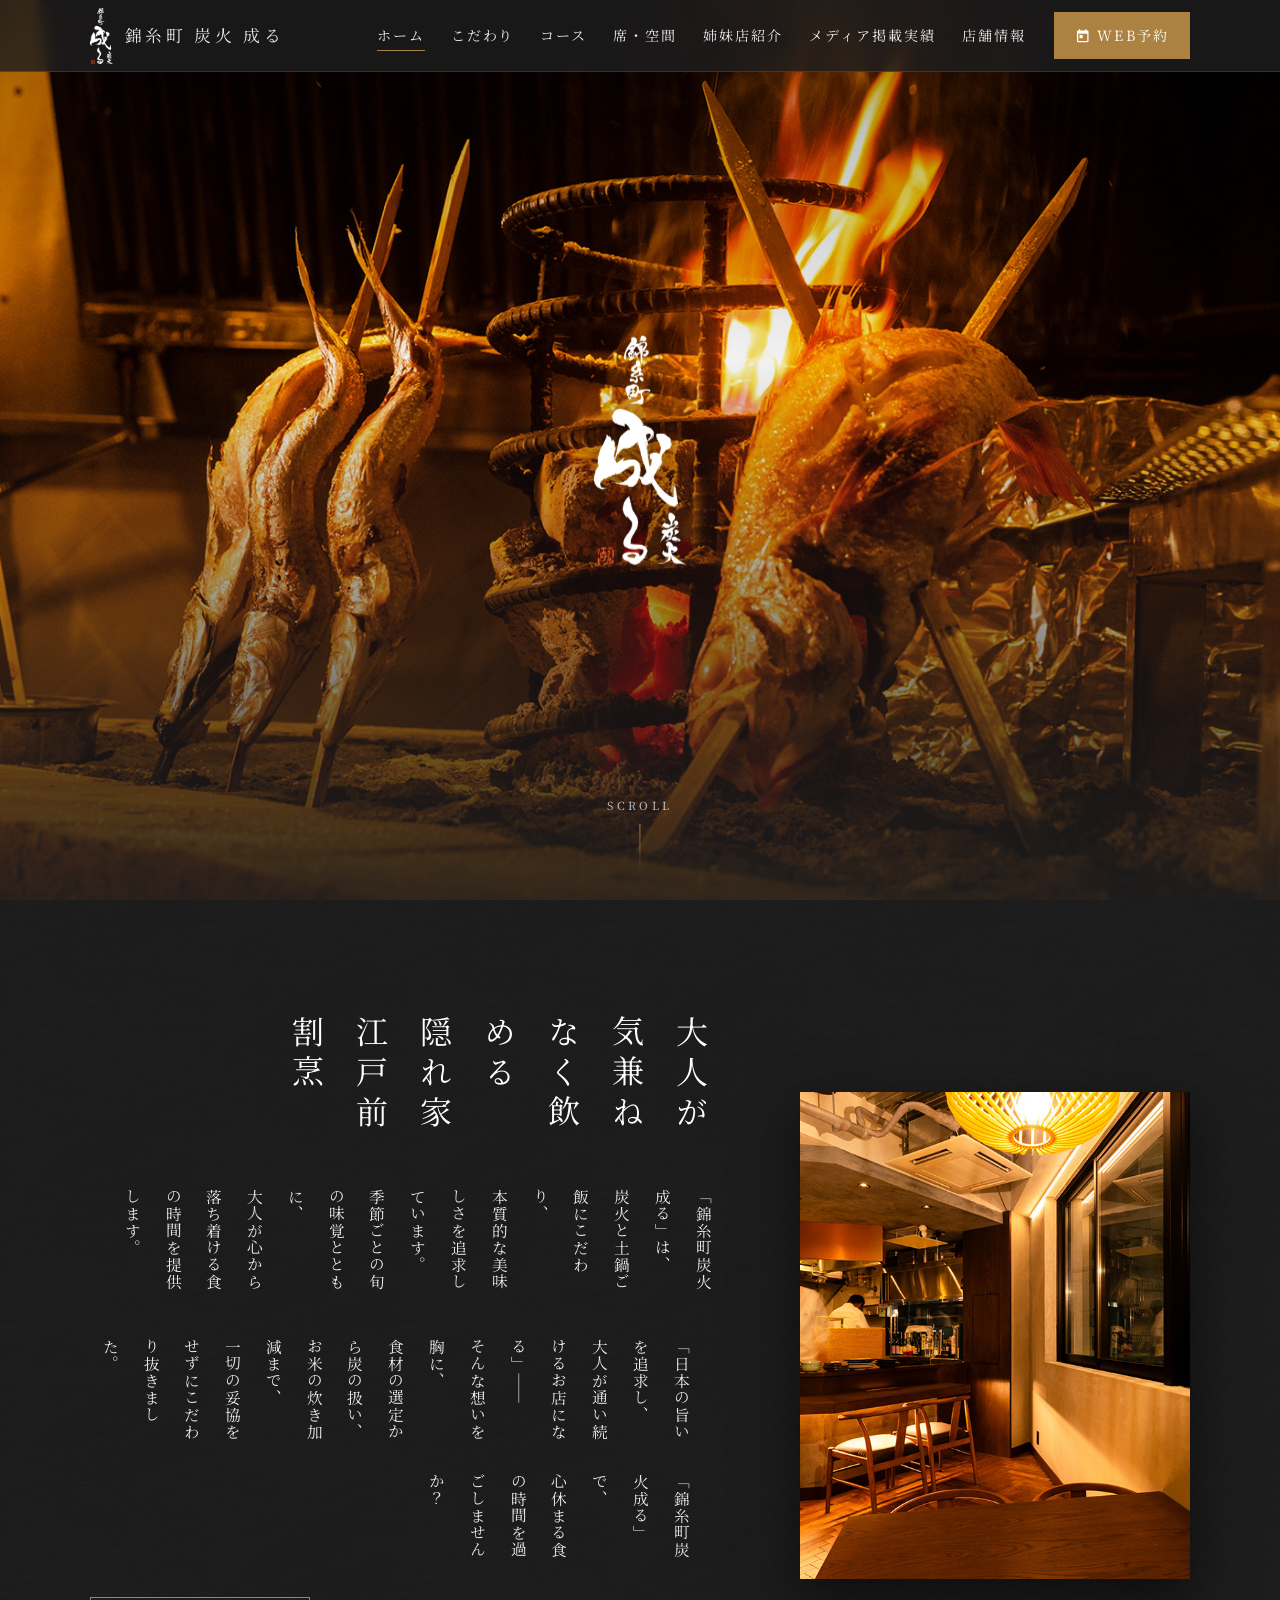
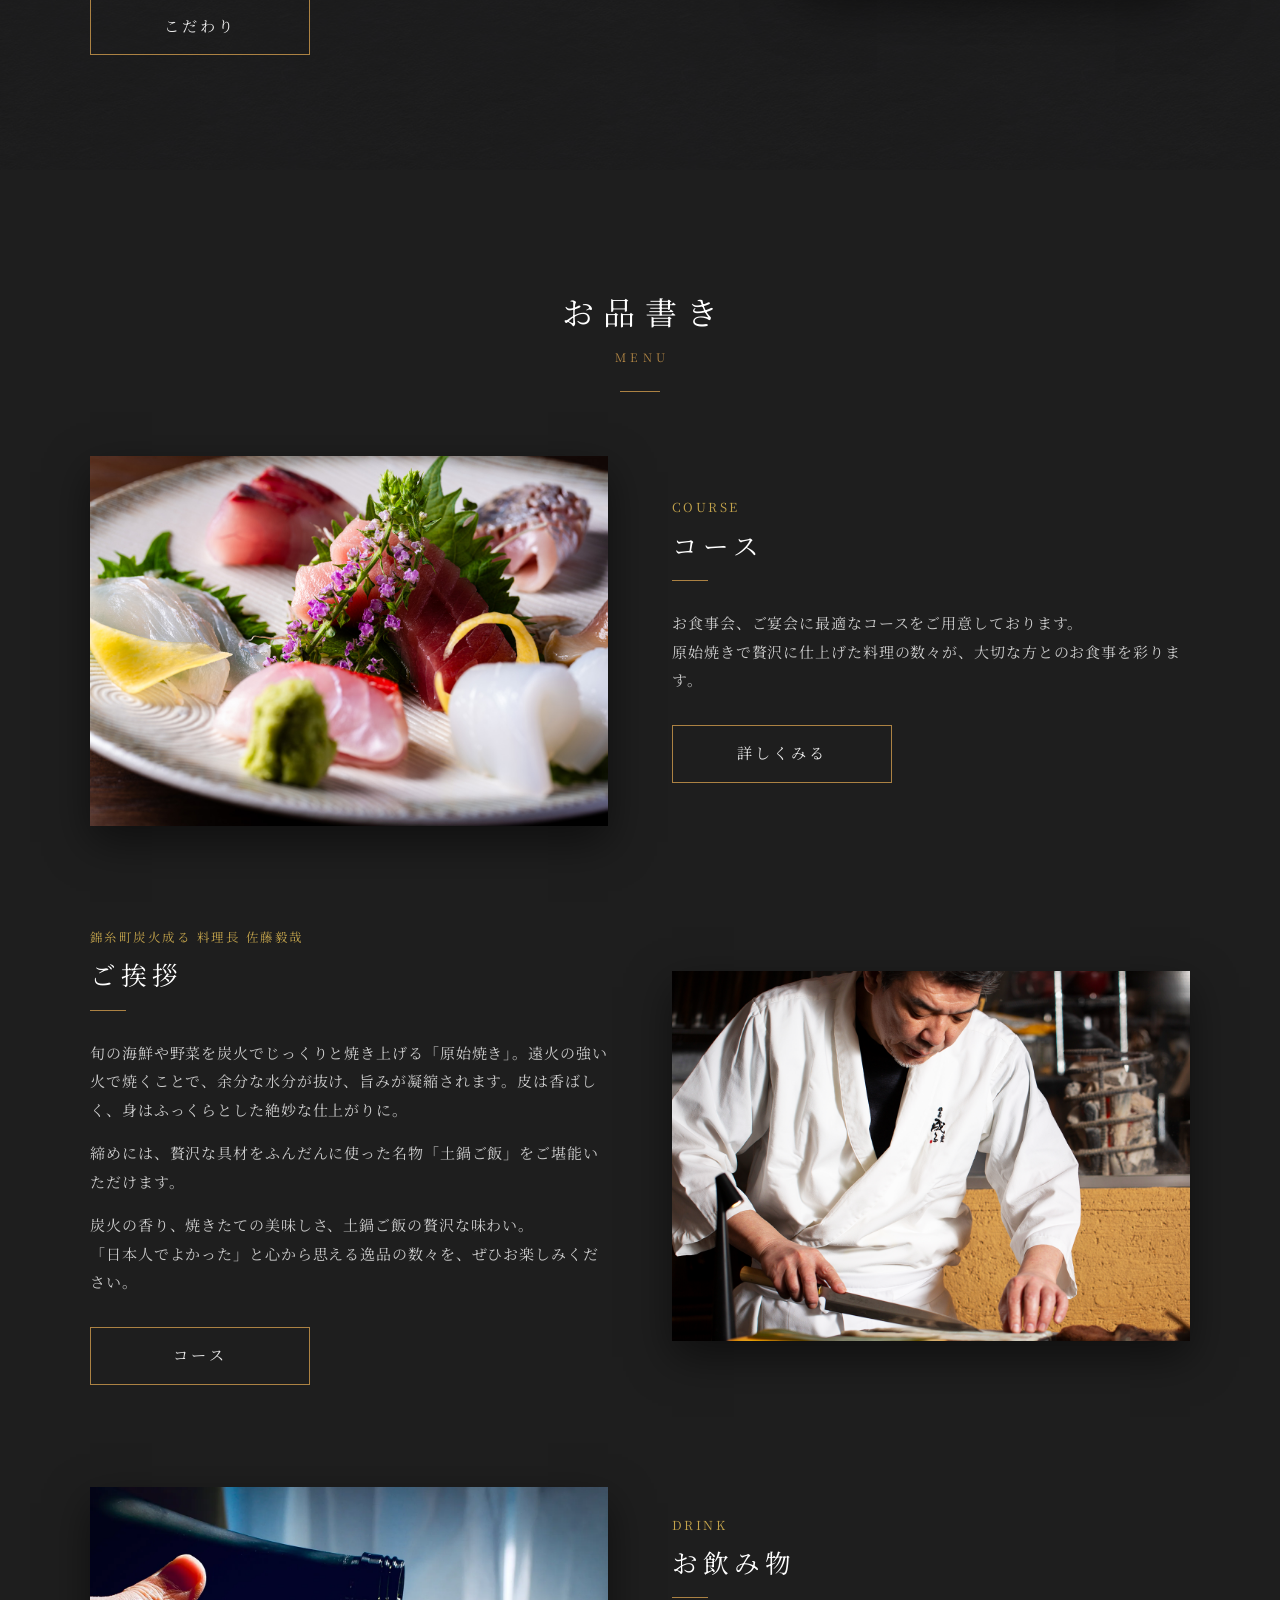
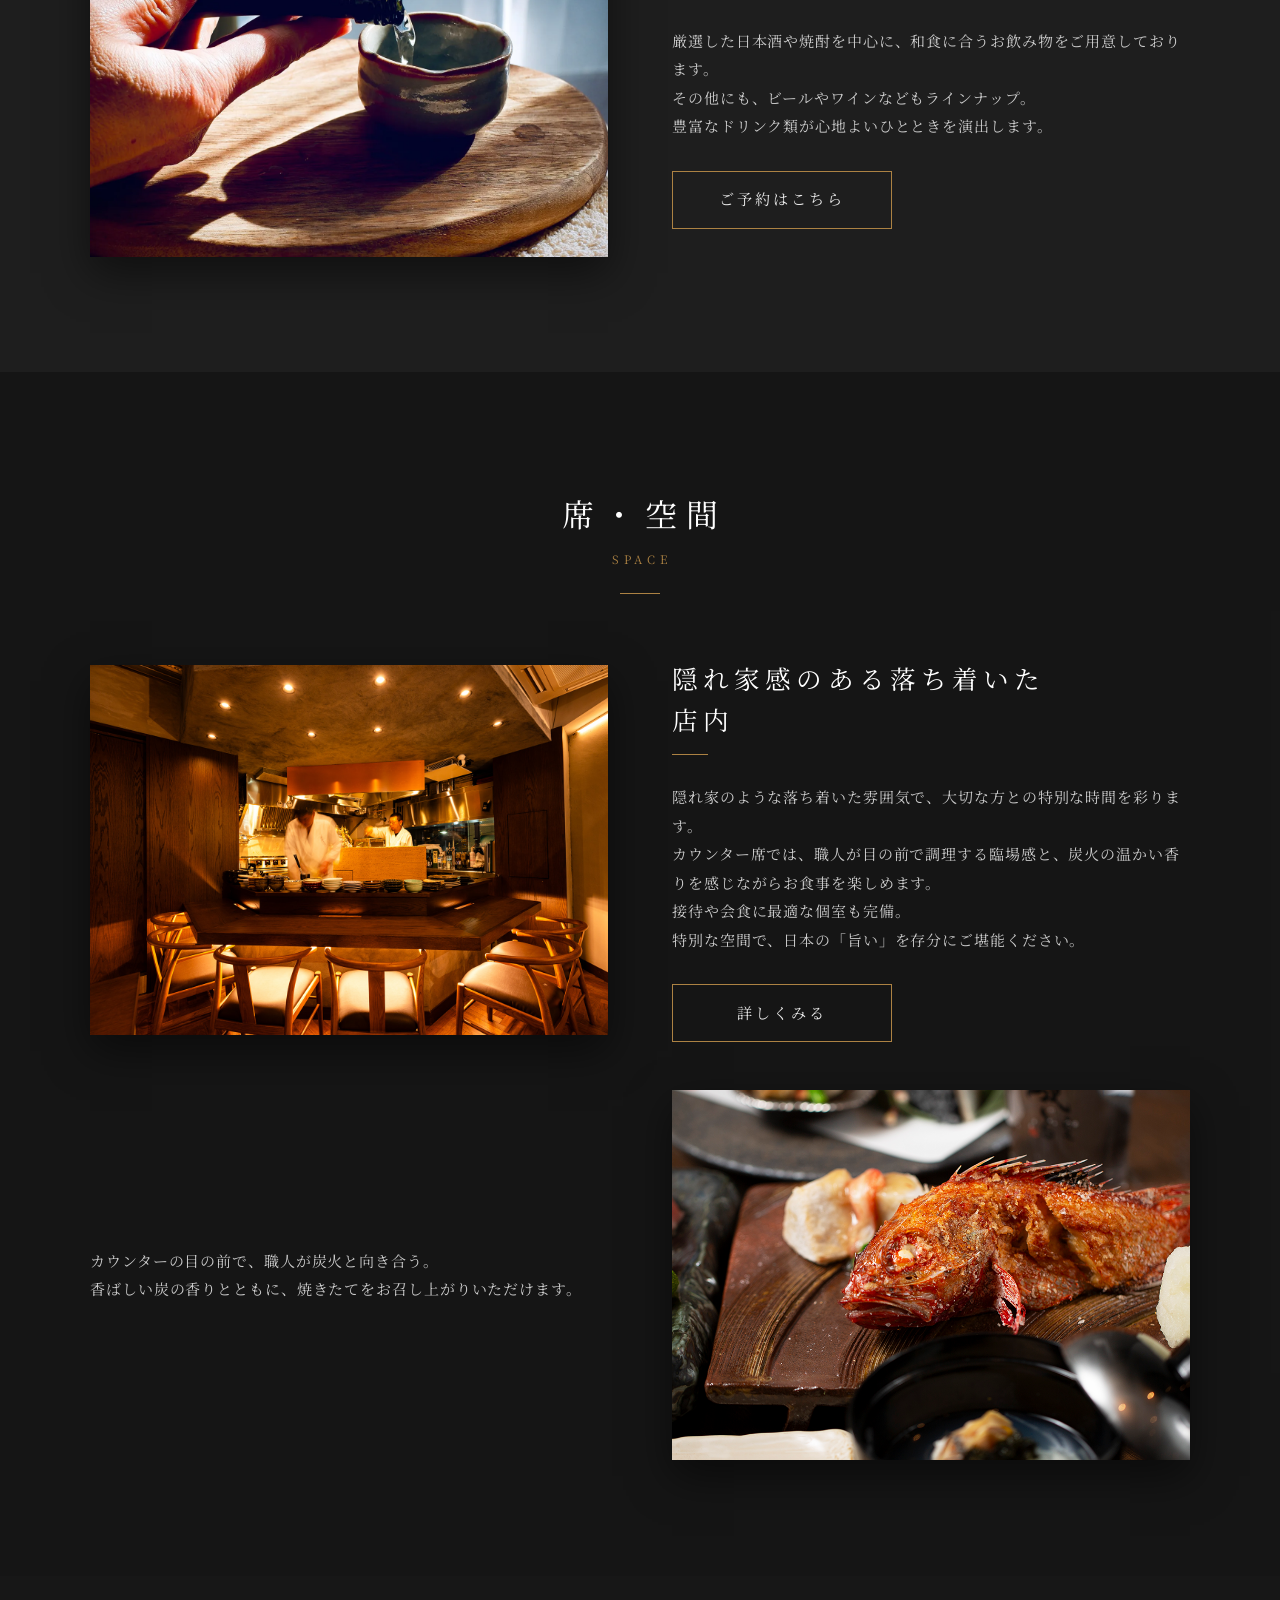
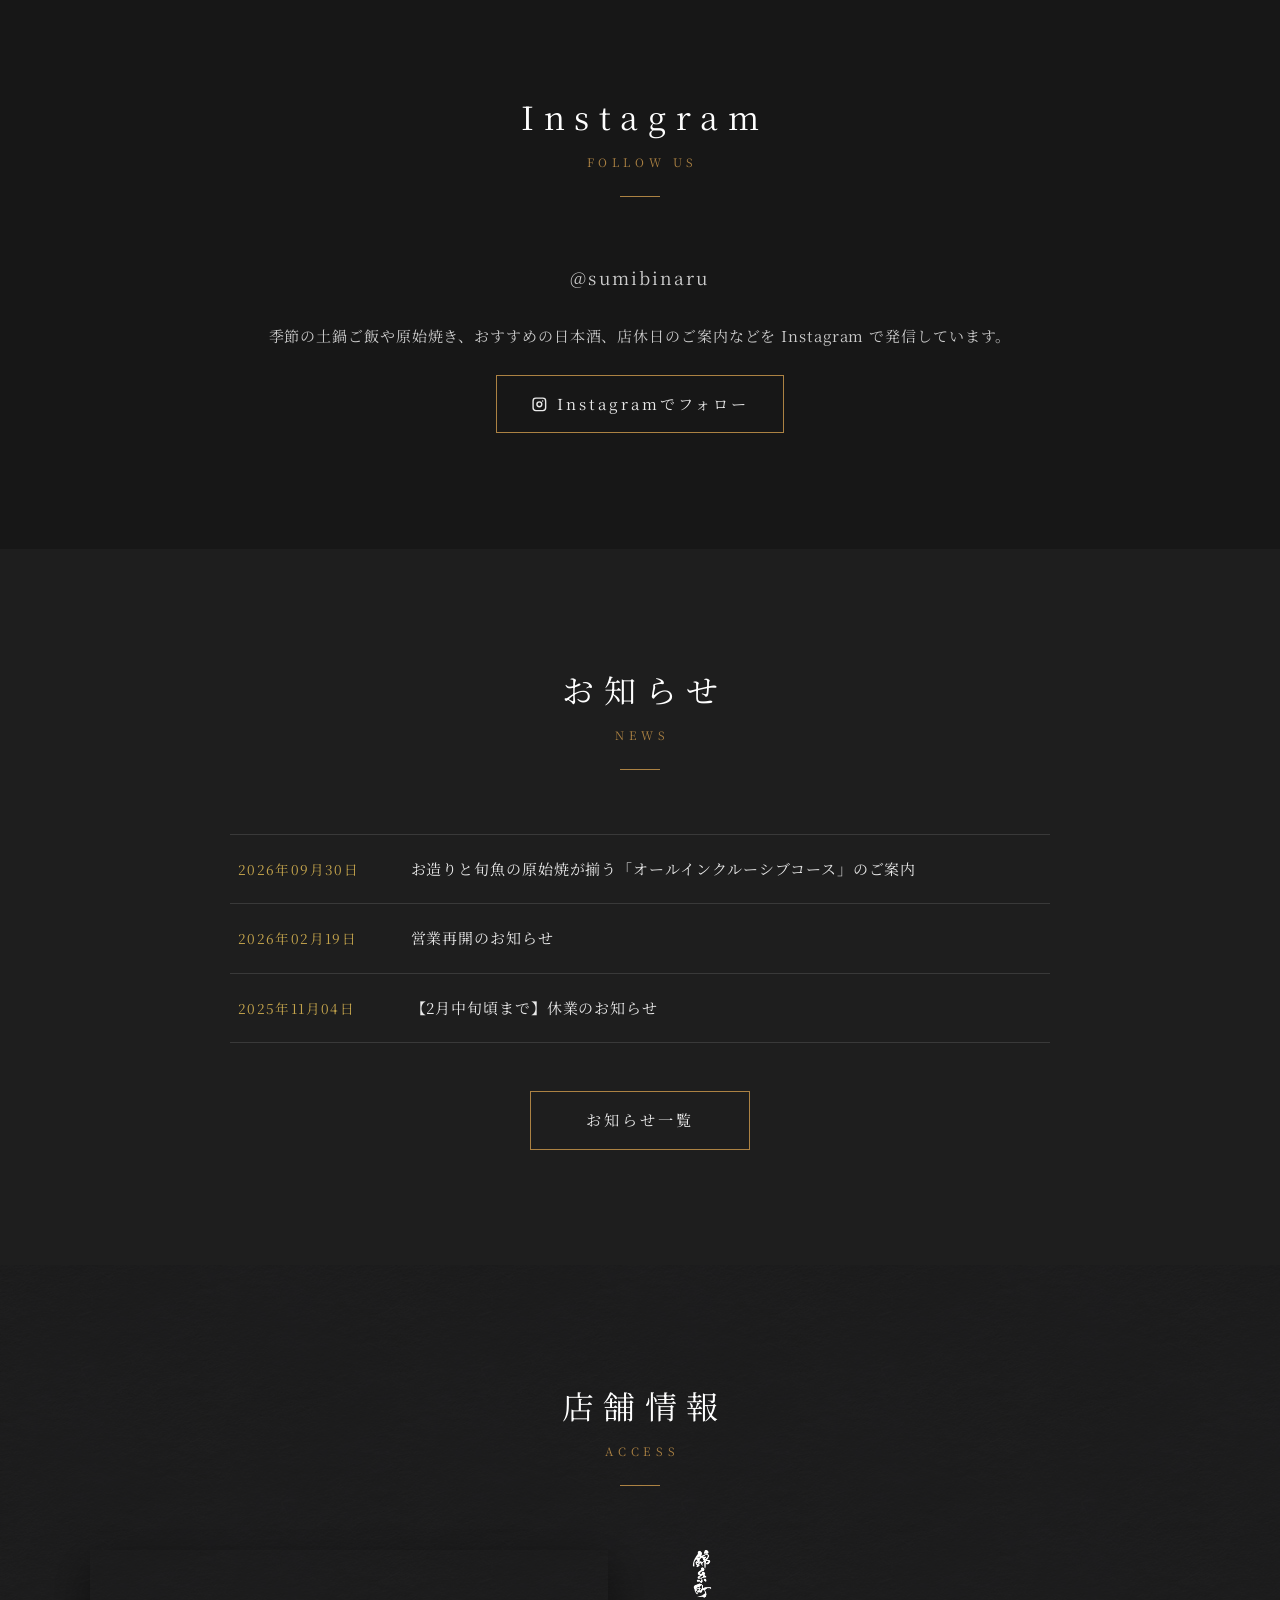
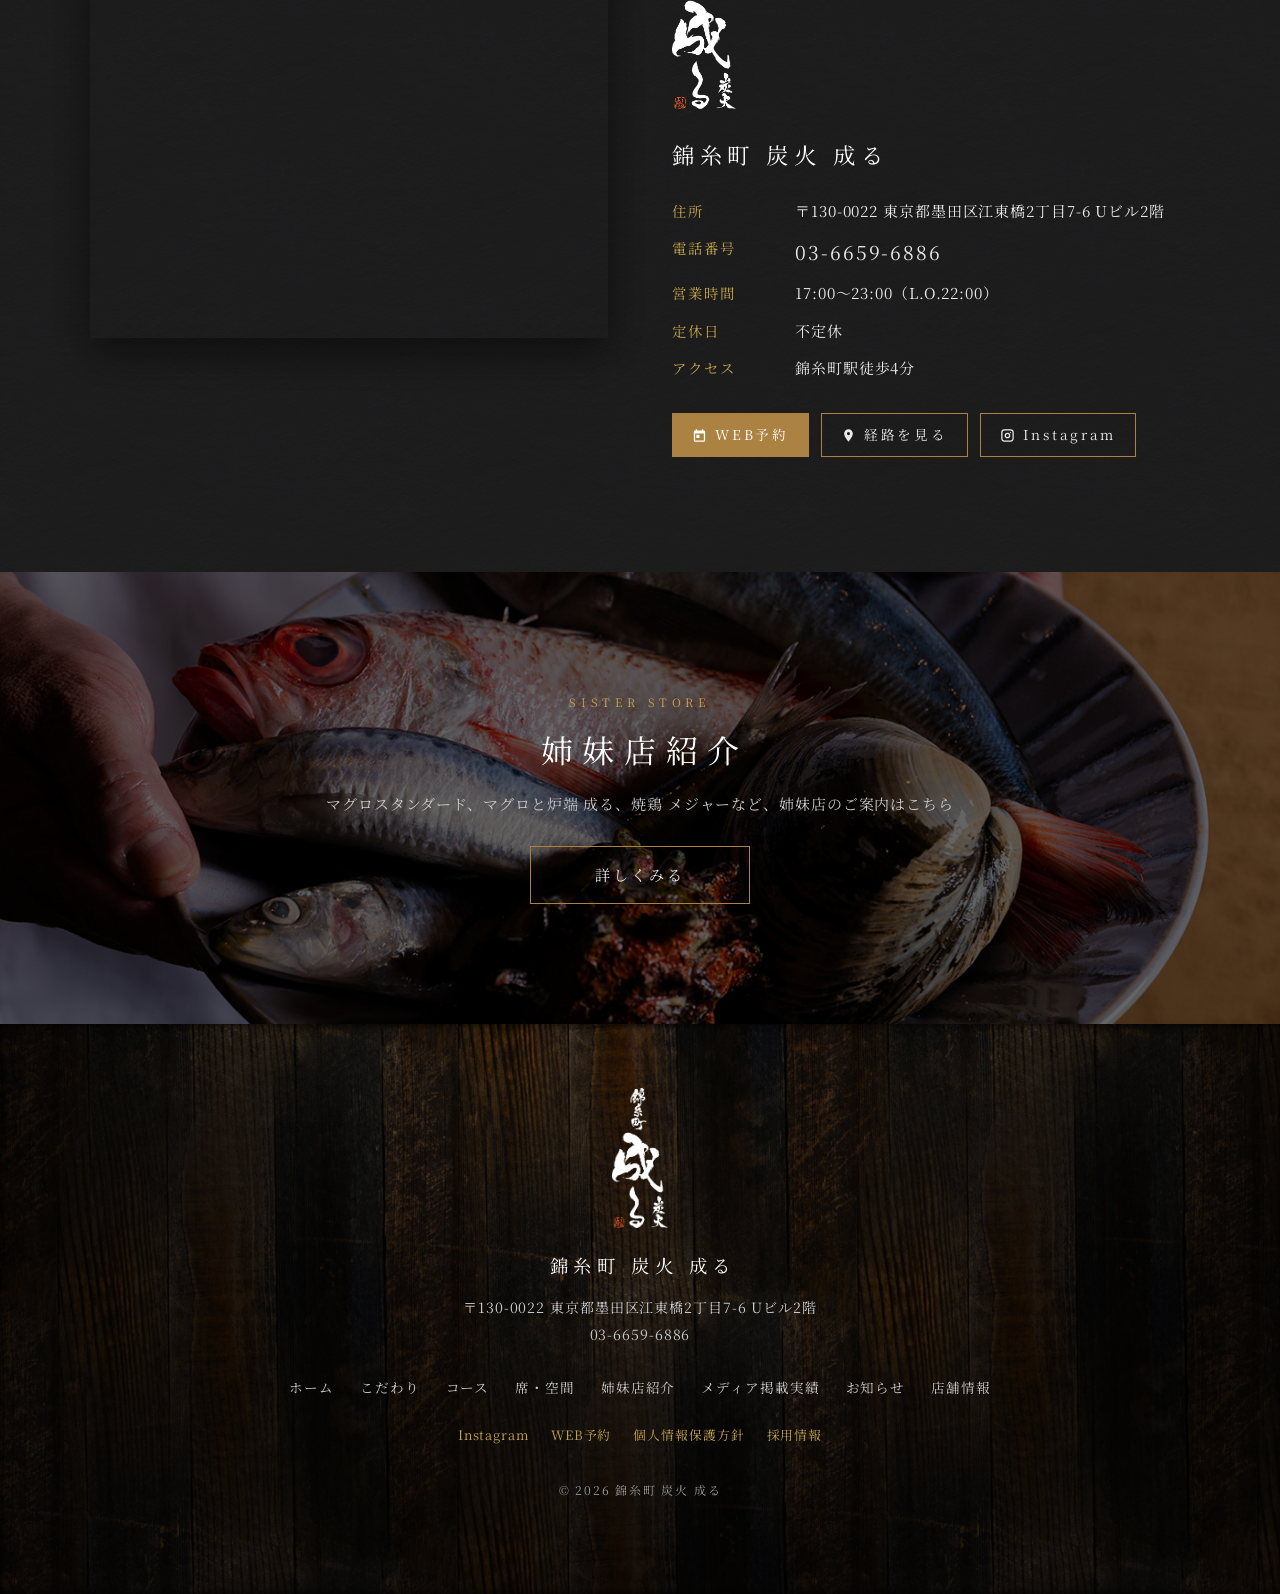
==== commit f3ad8e90: "Use relative links so the site works under a sub-path preview URL Co-Authored-By: Claude Fable 5.1 <" ====
--- a/index.html
+++ b/index.html
@@ -14,18 +14,18 @@
   <meta property="og:image" content="https://kinshicho-sumibi-naru.com/images/ogp.jpg">
   <meta name="twitter:card" content="summary_large_image">
   <link rel="canonical" href="https://kinshicho-sumibi-naru.com/">
-  <link rel="icon" href="/images/favicon.jpg" type="image/jpeg">
-  <link rel="apple-touch-icon" href="/images/favicon.jpg">
+  <link rel="icon" href="images/favicon.jpg" type="image/jpeg">
+  <link rel="apple-touch-icon" href="images/favicon.jpg">
   <link rel="preconnect" href="https://fonts.googleapis.com">
   <link rel="preconnect" href="https://fonts.gstatic.com" crossorigin>
   <link href="https://fonts.googleapis.com/css2?family=Noto+Serif+JP:wght@300;400;500&display=swap" rel="stylesheet">
-  <link rel="stylesheet" href="/css/style.css">
+  <link rel="stylesheet" href="css/style.css">
 </head>
 <body>
 <header class="site-header">
   <div class="inner">
-    <a class="brand" href="/" aria-label="錦糸町 炭火 成る トップページ">
-      <img src="/images/logo-white.png" alt="錦糸町 炭火 成る" width="500" height="1242">
+    <a class="brand" href="./" aria-label="錦糸町 炭火 成る トップページ">
+      <img src="images/logo-white.png" alt="錦糸町 炭火 成る" width="500" height="1242">
       <span class="brand__name">錦糸町 炭火 成る</span>
     </a>
     <button class="nav-toggle" type="button" aria-expanded="false" aria-controls="gnav" aria-label="メニューを開く">
@@ -33,13 +33,13 @@
     </button>
     <nav class="gnav" id="gnav" aria-label="グローバルナビゲーション">
       <ul class="gnav__list">
-        <li><a href="/">ホーム</a></li>
-        <li><a href="/concept/">こだわり</a></li>
-        <li><a href="/course/">コース</a></li>
-        <li><a href="/table/">席・空間</a></li>
-        <li><a href="/sister-store/">姉妹店紹介</a></li>
-        <li><a href="/media/">メディア掲載実績</a></li>
-        <li><a href="/#access">店舗情報</a></li>
+        <li><a href="./">ホーム</a></li>
+        <li><a href="concept/">こだわり</a></li>
+        <li><a href="course/">コース</a></li>
+        <li><a href="table/">席・空間</a></li>
+        <li><a href="sister-store/">姉妹店紹介</a></li>
+        <li><a href="media/">メディア掲載実績</a></li>
+        <li><a href="#access">店舗情報</a></li>
       </ul>
       <a class="btn-reserve" href="https://www.tablecheck.com/shops/kinshicho-sumibi-naru/reserve" target="_blank" rel="noopener"><svg class="icon" viewBox="0 0 24 24" aria-hidden="true"><path d="M19 4h-1V2h-2v2H8V2H6v2H5a2 2 0 0 0-2 2v14a2 2 0 0 0 2 2h14a2 2 0 0 0 2-2V6a2 2 0 0 0-2-2zm0 16H5V9h14v11zM7 11h5v5H7z"/></svg>WEB予約</a>
     </nav>
@@ -50,7 +50,7 @@
   <section class="hero" aria-label="メインビジュアル">
     <div class="hero__slide" role="img" aria-label="炭火で焼き上げる原始焼き"></div>
     <div class="hero__slide"></div>
-    <img class="hero__logo" src="/images/logo-white.png" alt="錦糸町 炭火 成る" width="500" height="1242">
+    <img class="hero__logo" src="images/logo-white.png" alt="錦糸町 炭火 成る" width="500" height="1242">
     <div class="hero__scroll" aria-hidden="true">SCROLL</div>
   </section>
 
@@ -61,10 +61,10 @@
         <p>「錦糸町炭火成る」は、<br>炭火と土鍋ご飯にこだわり、<br>本質的な美味しさを追求しています。<br>季節ごとの旬の味覚とともに、<br>大人が心から落ち着ける食の時間を提供します。</p>
         <p>「日本の旨いを追求し、<br>大人が通い続けるお店になる」——<br>そんな想いを胸に、<br>食材の選定から炭の扱い、<br>お米の炊き加減まで、<br>一切の妥協をせずにこだわり抜きました。</p>
         <p>「錦糸町炭火成る」で、<br>心休まる食の時間を過ごしませんか？</p>
-        <div class="btn-wrap"><a class="btn" href="/concept/">こだわり</a></div>
+        <div class="btn-wrap"><a class="btn" href="concept/">こだわり</a></div>
       </div>
       <div class="catch__img fade-up">
-        <img src="/images/top-catch.jpg" alt="炭火の前で調理する料理人" width="1400" height="703" loading="lazy">
+        <img src="images/top-catch.jpg" alt="炭火の前で調理する料理人" width="1400" height="703" loading="lazy">
       </div>
     </div>
   </section>
@@ -74,27 +74,27 @@
       <div class="sec-title fade-up"><h2>お品書き</h2><span class="en">MENU</span></div>
 
       <div class="feature fade-up">
-        <div class="feature__img"><img src="/images/top-course.jpg" alt="原始焼きで仕上げたコース料理" width="1400" height="1000" loading="lazy"></div>
+        <div class="feature__img"><img src="images/top-course.jpg" alt="原始焼きで仕上げたコース料理" width="1400" height="1000" loading="lazy"></div>
         <div class="feature__body">
           <h3><span class="sub">COURSE</span>コース</h3>
           <p>お食事会、ご宴会に最適なコースをご用意しております。<br>原始焼きで贅沢に仕上げた料理の数々が、大切な方とのお食事を彩ります。</p>
-          <div class="btn-wrap"><a class="btn" href="/course/">詳しくみる</a></div>
+          <div class="btn-wrap"><a class="btn" href="course/">詳しくみる</a></div>
         </div>
       </div>
 
       <div class="feature feature--rev fade-up">
-        <div class="feature__img"><img src="/images/top-chef.webp" alt="料理長 佐藤毅哉" width="1400" height="1000" loading="lazy"></div>
+        <div class="feature__img"><img src="images/top-chef.webp" alt="料理長 佐藤毅哉" width="1400" height="1000" loading="lazy"></div>
         <div class="feature__body">
           <h3><span class="sub">錦糸町炭火成る 料理長 佐藤毅哉</span>ご挨拶</h3>
           <p>旬の海鮮や野菜を炭火でじっくりと焼き上げる「原始焼き」。遠火の強い火で焼くことで、余分な水分が抜け、旨みが凝縮されます。皮は香ばしく、身はふっくらとした絶妙な仕上がりに。</p>
           <p>締めには、贅沢な具材をふんだんに使った名物「土鍋ご飯」をご堪能いただけます。</p>
           <p>炭火の香り、焼きたての美味しさ、土鍋ご飯の贅沢な味わい。<br>「日本人でよかった」と心から思える逸品の数々を、ぜひお楽しみください。</p>
-          <div class="btn-wrap"><a class="btn" href="/course/">コース</a></div>
+          <div class="btn-wrap"><a class="btn" href="course/">コース</a></div>
         </div>
       </div>
 
       <div class="feature fade-up">
-        <div class="feature__img"><img src="/images/top-drink.webp" alt="厳選した日本酒と酒器" width="1400" height="1000" loading="lazy"></div>
+        <div class="feature__img"><img src="images/top-drink.webp" alt="厳選した日本酒と酒器" width="1400" height="1000" loading="lazy"></div>
         <div class="feature__body">
           <h3><span class="sub">DRINK</span>お飲み物</h3>
           <p>厳選した日本酒や焼酎を中心に、和食に合うお飲み物をご用意しております。<br>その他にも、ビールやワインなどもラインナップ。<br>豊富なドリンク類が心地よいひとときを演出します。</p>
@@ -108,15 +108,15 @@
     <div class="inner">
       <div class="sec-title fade-up"><h2>席・空間</h2><span class="en">SPACE</span></div>
       <div class="feature fade-up">
-        <div class="feature__img"><img src="/images/top-table.jpg" alt="落ち着いた雰囲気の店内" width="1400" height="1000" loading="lazy"></div>
+        <div class="feature__img"><img src="images/top-table.jpg" alt="落ち着いた雰囲気の店内" width="1400" height="1000" loading="lazy"></div>
         <div class="feature__body">
           <h3>隠れ家感のある落ち着いた<br class="pc-only">店内</h3>
           <p>隠れ家のような落ち着いた雰囲気で、大切な方との特別な時間を彩ります。<br>カウンター席では、職人が目の前で調理する臨場感と、炭火の温かい香りを感じながらお食事を楽しめます。<br>接待や会食に最適な個室も完備。<br>特別な空間で、日本の「旨い」を存分にご堪能ください。</p>
-          <div class="btn-wrap"><a class="btn" href="/table/">詳しくみる</a></div>
+          <div class="btn-wrap"><a class="btn" href="table/">詳しくみる</a></div>
         </div>
       </div>
       <div class="feature feature--rev fade-up" style="margin-top:48px">
-        <div class="feature__img"><img src="/images/top-table-02.webp" alt="カウンター越しに見える炭火の調理" width="1400" height="703" loading="lazy"></div>
+        <div class="feature__img"><img src="images/top-table-02.webp" alt="カウンター越しに見える炭火の調理" width="1400" height="703" loading="lazy"></div>
         <div class="feature__body">
           <p class="lead">カウンターの目の前で、職人が炭火と向き合う。<br>香ばしい炭の香りとともに、焼きたてをお召し上がりいただけます。</p>
         </div>
@@ -140,11 +140,11 @@
       <div class="sec-title fade-up"><h2>お知らせ</h2><span class="en">NEWS</span></div>
       <div class="fade-up">
 <ul class="news-list">
-  <li><a href="/information/#news-4385"><time datetime="2026-09-30">2026年09月30日</time><span>お造りと旬魚の原始焼が揃う「オールインクルーシブコース」のご案内</span></a></li>
-  <li><a href="/information/#news-4332"><time datetime="2026-02-19">2026年02月19日</time><span>営業再開のお知らせ</span></a></li>
-  <li><a href="/information/#news-4260"><time datetime="2025-11-04">2025年11月04日</time><span>【2月中旬頃まで】休業のお知らせ</span></a></li>
+  <li><a href="information/#news-4385"><time datetime="2026-09-30">2026年09月30日</time><span>お造りと旬魚の原始焼が揃う「オールインクルーシブコース」のご案内</span></a></li>
+  <li><a href="information/#news-4332"><time datetime="2026-02-19">2026年02月19日</time><span>営業再開のお知らせ</span></a></li>
+  <li><a href="information/#news-4260"><time datetime="2025-11-04">2025年11月04日</time><span>【2月中旬頃まで】休業のお知らせ</span></a></li>
 </ul>
-        <p class="center mt-l"><a class="btn" href="/information/">お知らせ一覧</a></p>
+        <p class="center mt-l"><a class="btn" href="information/">お知らせ一覧</a></p>
       </div>
     </div>
   </section>
@@ -157,7 +157,7 @@
           <iframe src="https://www.google.com/maps?q=%E6%9D%B1%E4%BA%AC%E9%83%BD%E5%A2%A8%E7%94%B0%E5%8C%BA%E6%B1%9F%E6%9D%B1%E6%A9%8B2%E4%B8%81%E7%9B%AE7-6%20U%E3%83%93%E3%83%AB&output=embed" title="錦糸町 炭火 成る の地図" loading="lazy" allowfullscreen referrerpolicy="no-referrer-when-downgrade"></iframe>
         </div>
         <div class="access__body">
-          <img class="access__logo" src="/images/logo-white.png" alt="" width="500" height="1242" loading="lazy">
+          <img class="access__logo" src="images/logo-white.png" alt="" width="500" height="1242" loading="lazy">
           <p class="access__name">錦糸町 炭火 成る</p>
           <dl>
             <dt>住所</dt><dd>〒130-0022 東京都墨田区江東橋2丁目7-6 Uビル2階</dd>
@@ -176,7 +176,7 @@
     </div>
   </section>
 
-  <a class="sister-banner" href="/sister-store/">
+  <a class="sister-banner" href="sister-store/">
     <div class="sister-banner__body">
       <span class="en">SISTER STORE</span>
       <h2>姉妹店紹介</h2>
@@ -187,16 +187,16 @@
 </main>
 <footer class="site-footer">
   <div class="inner">
-    <img class="site-footer__logo" src="/images/logo-white.png" alt="" width="500" height="1242">
+    <img class="site-footer__logo" src="images/logo-white.png" alt="" width="500" height="1242">
     <p class="site-footer__name">錦糸町 炭火 成る</p>
     <p class="site-footer__addr">〒130-0022 東京都墨田区江東橋2丁目7-6 Uビル2階<br><a href="tel:03-6659-6886">03-6659-6886</a></p>
     <ul class="site-footer__nav">
-      <li><a href="/">ホーム</a></li><li><a href="/concept/">こだわり</a></li><li><a href="/course/">コース</a></li><li><a href="/table/">席・空間</a></li><li><a href="/sister-store/">姉妹店紹介</a></li><li><a href="/media/">メディア掲載実績</a></li><li><a href="/information/">お知らせ</a></li><li><a href="/#access">店舗情報</a></li>
+      <li><a href="./">ホーム</a></li><li><a href="concept/">こだわり</a></li><li><a href="course/">コース</a></li><li><a href="table/">席・空間</a></li><li><a href="sister-store/">姉妹店紹介</a></li><li><a href="media/">メディア掲載実績</a></li><li><a href="information/">お知らせ</a></li><li><a href="#access">店舗情報</a></li>
     </ul>
     <ul class="site-footer__sub">
       <li><a href="https://www.instagram.com/sumibinaru" target="_blank" rel="noopener">Instagram</a></li>
       <li><a href="https://www.tablecheck.com/shops/kinshicho-sumibi-naru/reserve" target="_blank" rel="noopener">WEB予約</a></li>
-      <li><a href="/privacy/">個人情報保護方針</a></li>
+      <li><a href="privacy/">個人情報保護方針</a></li>
       <li><a href="https://pay-it-forward-corporate.com/recruit/" target="_blank" rel="noopener">採用情報</a></li>
     </ul>
     <p class="site-footer__copy">&copy; 2026 錦糸町 炭火 成る</p>
@@ -209,6 +209,6 @@
   <a class="is-reserve" href="https://www.tablecheck.com/shops/kinshicho-sumibi-naru/reserve" target="_blank" rel="noopener"><svg class="icon" viewBox="0 0 24 24" aria-hidden="true"><path d="M19 4h-1V2h-2v2H8V2H6v2H5a2 2 0 0 0-2 2v14a2 2 0 0 0 2 2h14a2 2 0 0 0 2-2V6a2 2 0 0 0-2-2zm0 16H5V9h14v11zM7 11h5v5H7z"/></svg>WEB予約</a>
 </nav>
 
-<script src="/js/main.js"></script>
+<script src="js/main.js"></script>
 </body>
 </html>
--- a/css/style.css
+++ b/css/style.css
@@ -179,7 +179,7 @@
   height: 100svh;
   min-height: 560px;
   overflow: hidden;
-  background: #000 url("/images/hero-01.jpg") center / cover no-repeat;
+  background: #000 url("../images/hero-01.jpg") center / cover no-repeat;
 }
 .hero__slide {
   position: absolute;
@@ -190,8 +190,8 @@
   animation: heroFade 14s infinite;
   transform: scale(1.04);
 }
-.hero__slide:nth-child(1) { background-image: url("/images/hero-01.jpg"); animation-delay: 0s; }
-.hero__slide:nth-child(2) { background-image: url("/images/hero-02.jpg"); animation-delay: 7s; }
+.hero__slide:nth-child(1) { background-image: url("../images/hero-01.jpg"); animation-delay: 0s; }
+.hero__slide:nth-child(2) { background-image: url("../images/hero-02.jpg"); animation-delay: 7s; }
 @keyframes heroFade {
   0%   { opacity: 0; transform: scale(1.08); }
   8%   { opacity: 1; }
@@ -284,14 +284,14 @@
 /* ------------------------------------------------------------------ セクション共通 */
 .section { padding: clamp(64px, 9vw, 120px) 0; position: relative; }
 .section--texture {
-  background: var(--bg) url("/images/bg-texture.jpg") repeat;
+  background: var(--bg) url("../images/bg-texture.jpg") repeat;
   background-size: 400px;
 }
 .section--texture::before { content: ""; position: absolute; inset: 0; background: rgba(30,30,30,0.72); pointer-events: none; }
 .section--texture > * { position: relative; }
 .section--dark { background: #171717; }
 .section--wall {
-  background: #1a1a1a url("/images/bg-wall.jpg") center / cover fixed;
+  background: #1a1a1a url("../images/bg-wall.jpg") center / cover fixed;
 }
 .section--wall::before { content: ""; position: absolute; inset: 0; background: rgba(20,20,20,0.82); }
 .section--wall > * { position: relative; }
@@ -470,7 +470,7 @@
   color: #fff;
   text-align: center;
   padding: clamp(60px, 10vw, 120px) 16px;
-  background: url("/images/sister-head.jpg") center / cover;
+  background: url("../images/sister-head.jpg") center / cover;
 }
 .sister-banner::before { content: ""; position: absolute; inset: 0; background: rgba(0,0,0,0.6); transition: background 0.4s; }
 .sister-banner:hover { color: #fff; }
@@ -484,7 +484,7 @@
 /* ------------------------------------------------------------------ フッター */
 .site-footer {
   position: relative;
-  background: var(--footer-bg) url("/images/bg-footer.jpg") repeat;
+  background: var(--footer-bg) url("../images/bg-footer.jpg") repeat;
   color: var(--fg);
   padding: 64px 0 calc(32px + var(--bottombar-h));
   box-shadow: 0 0 10px rgba(0,0,0,0.9) inset;
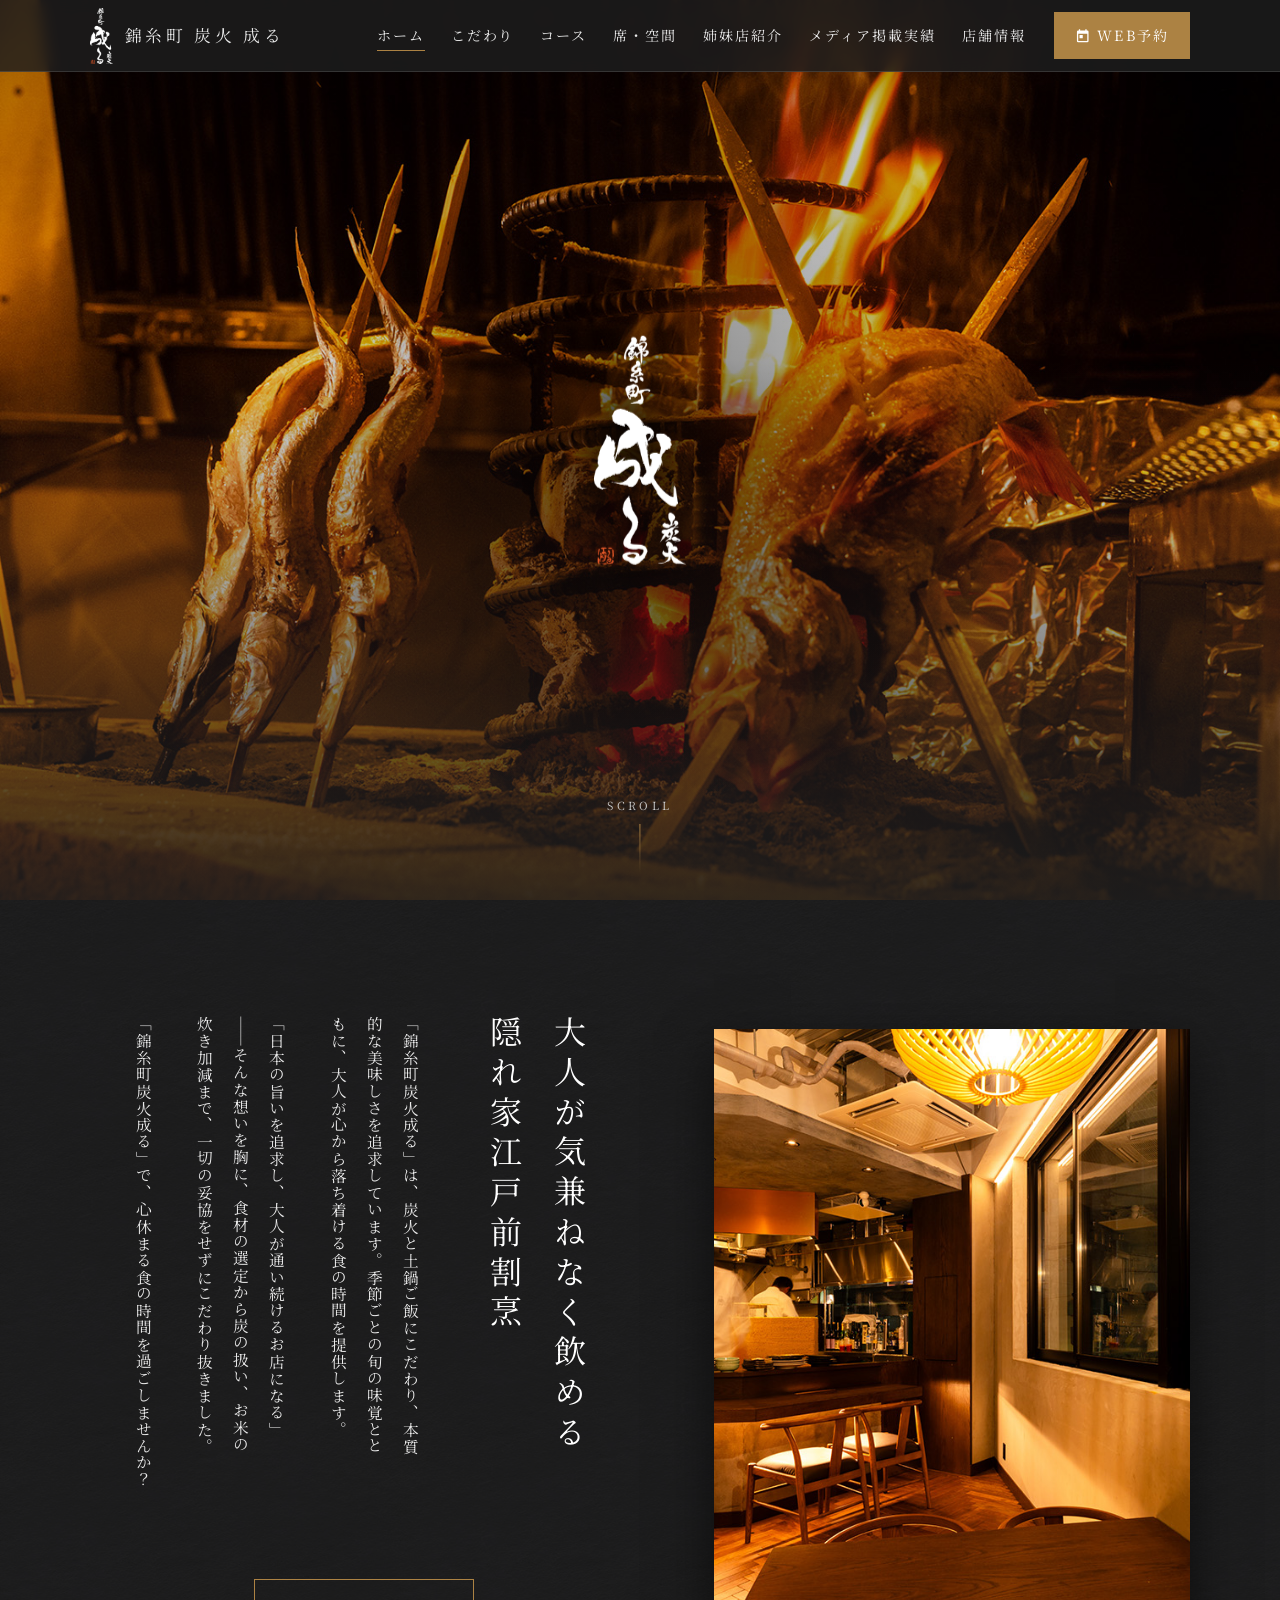
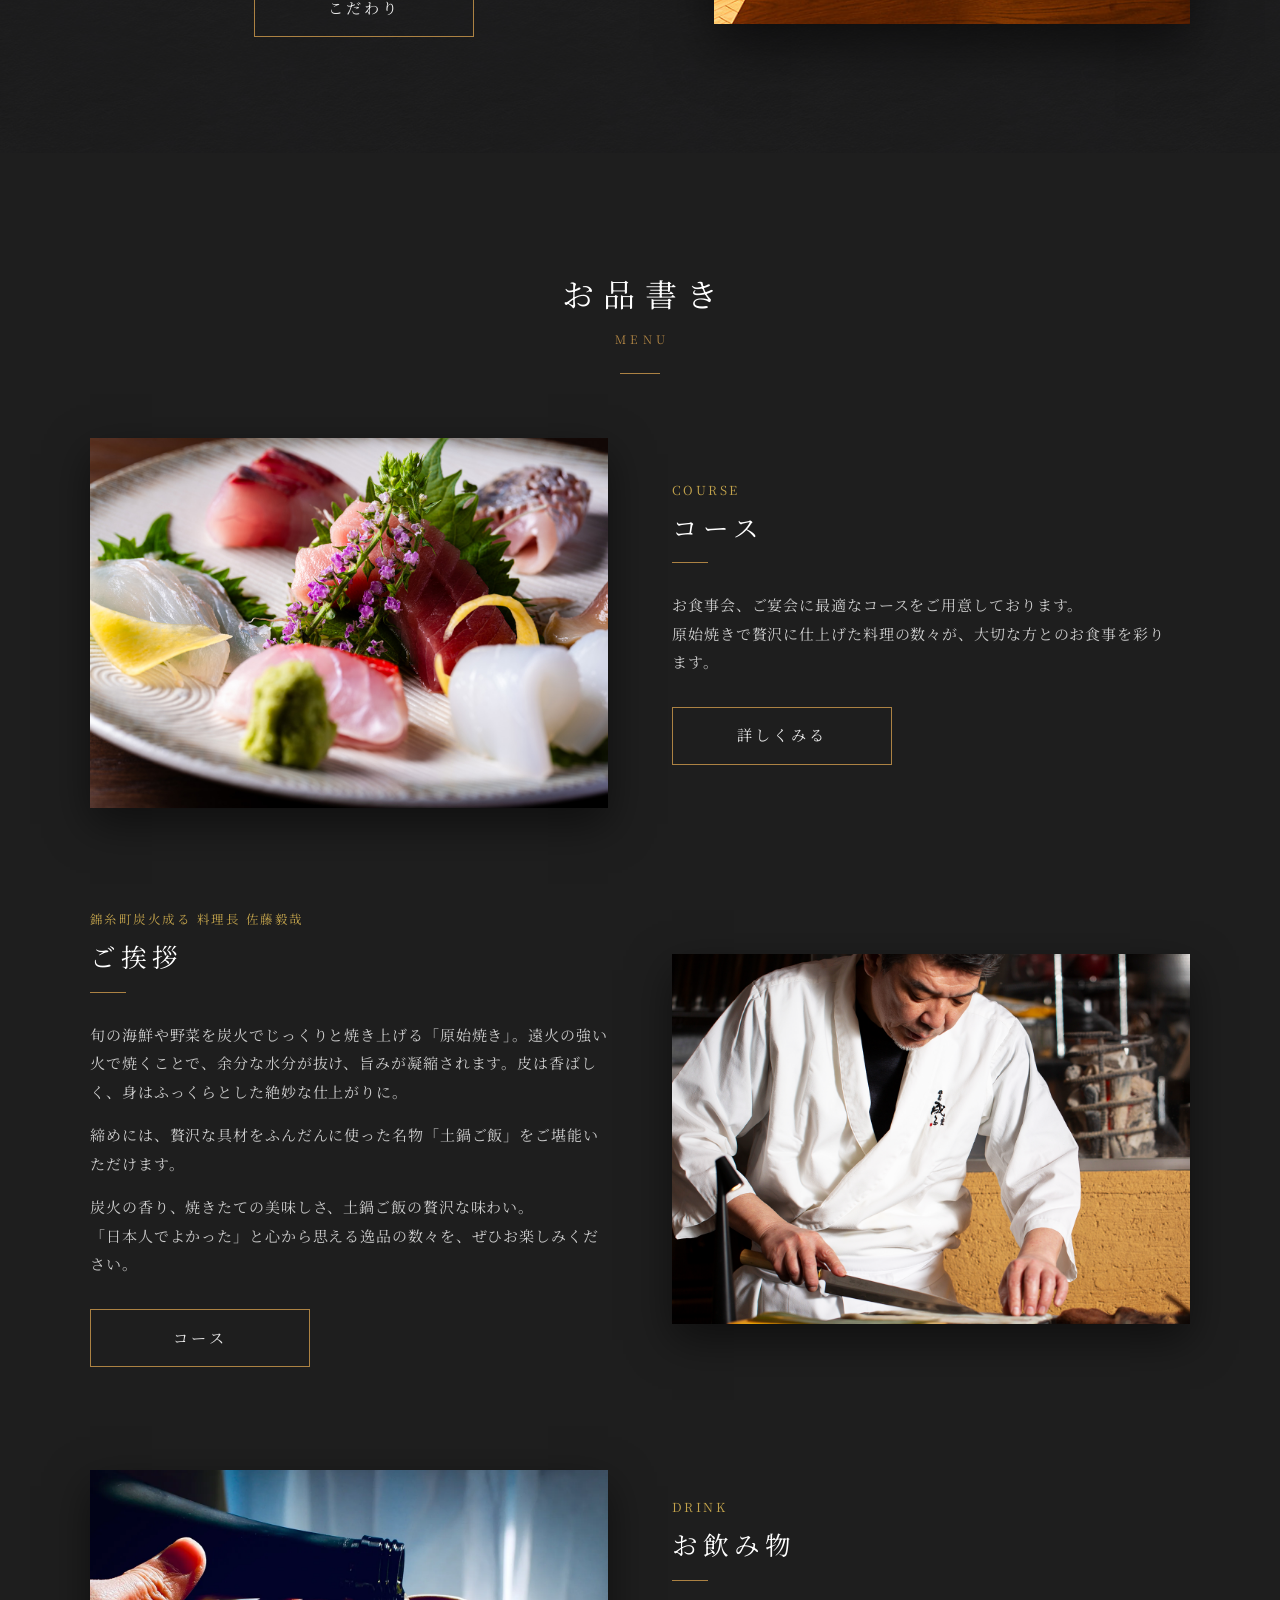
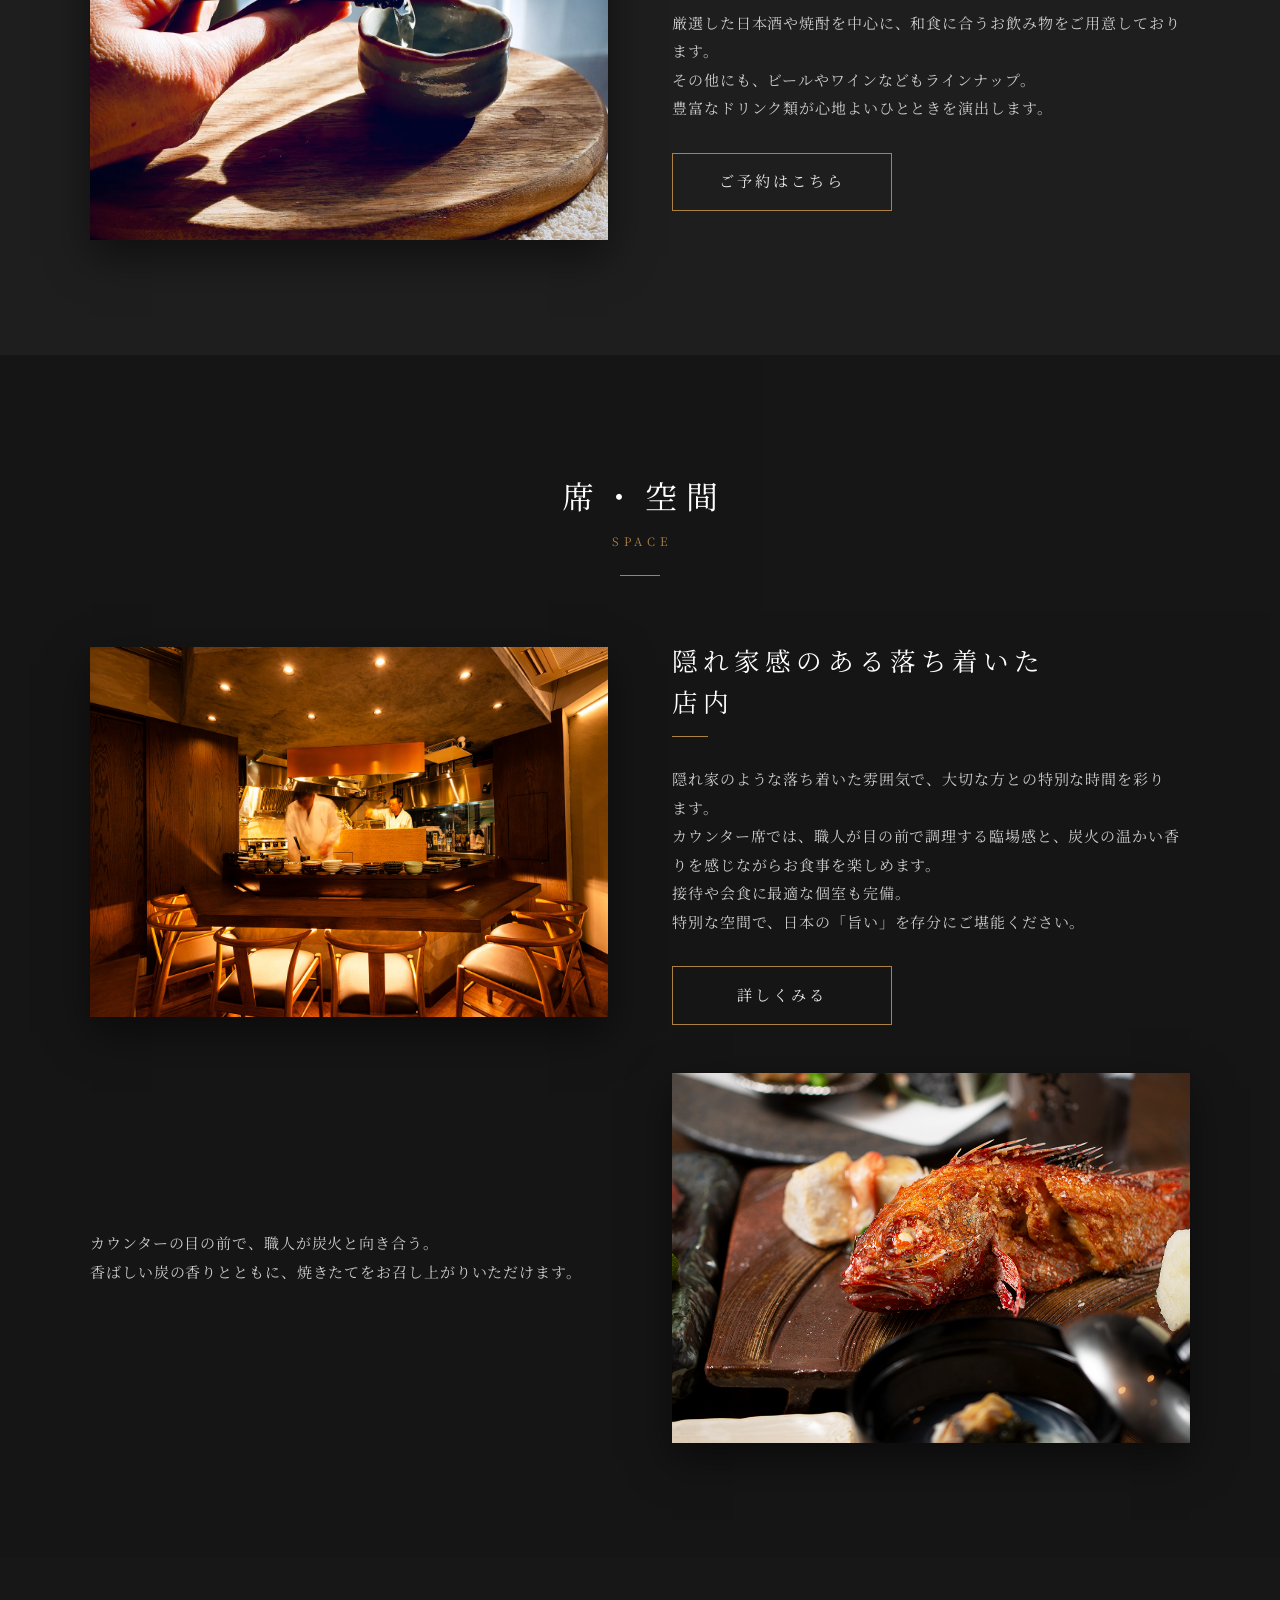
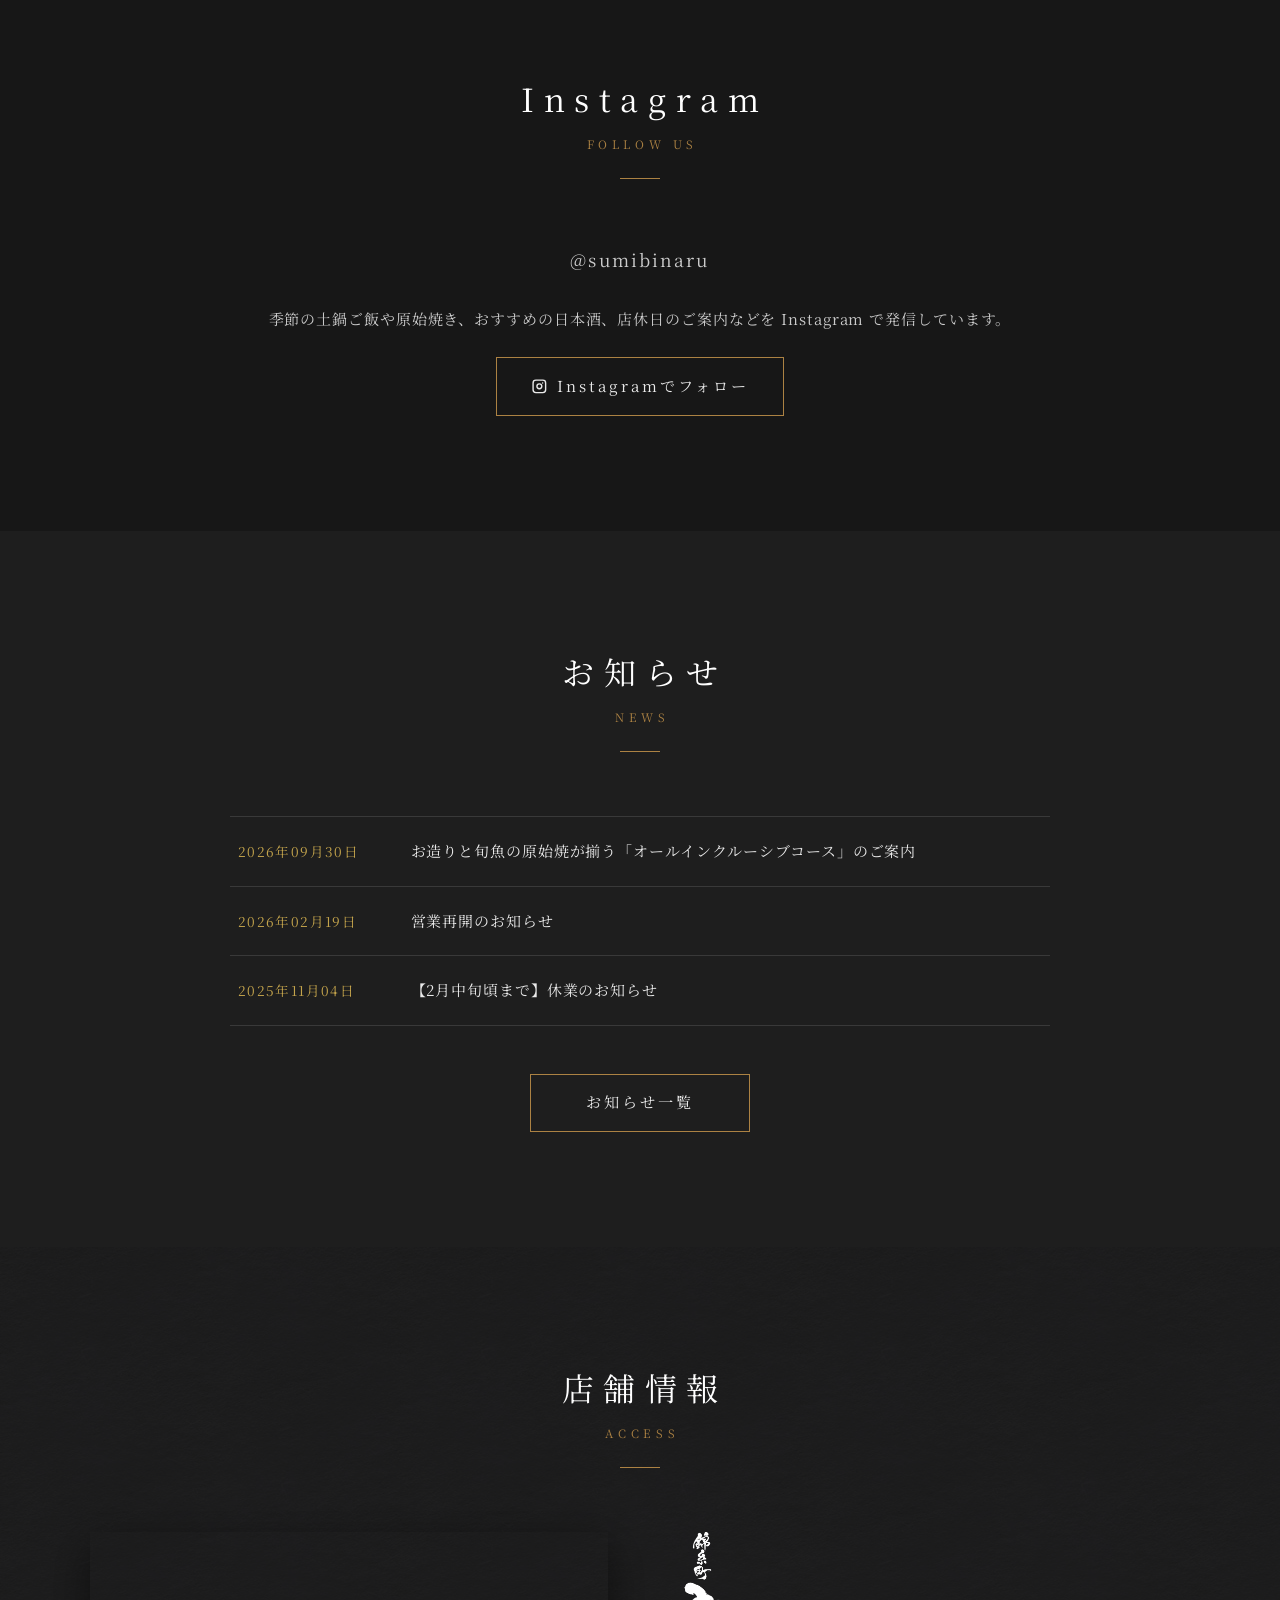
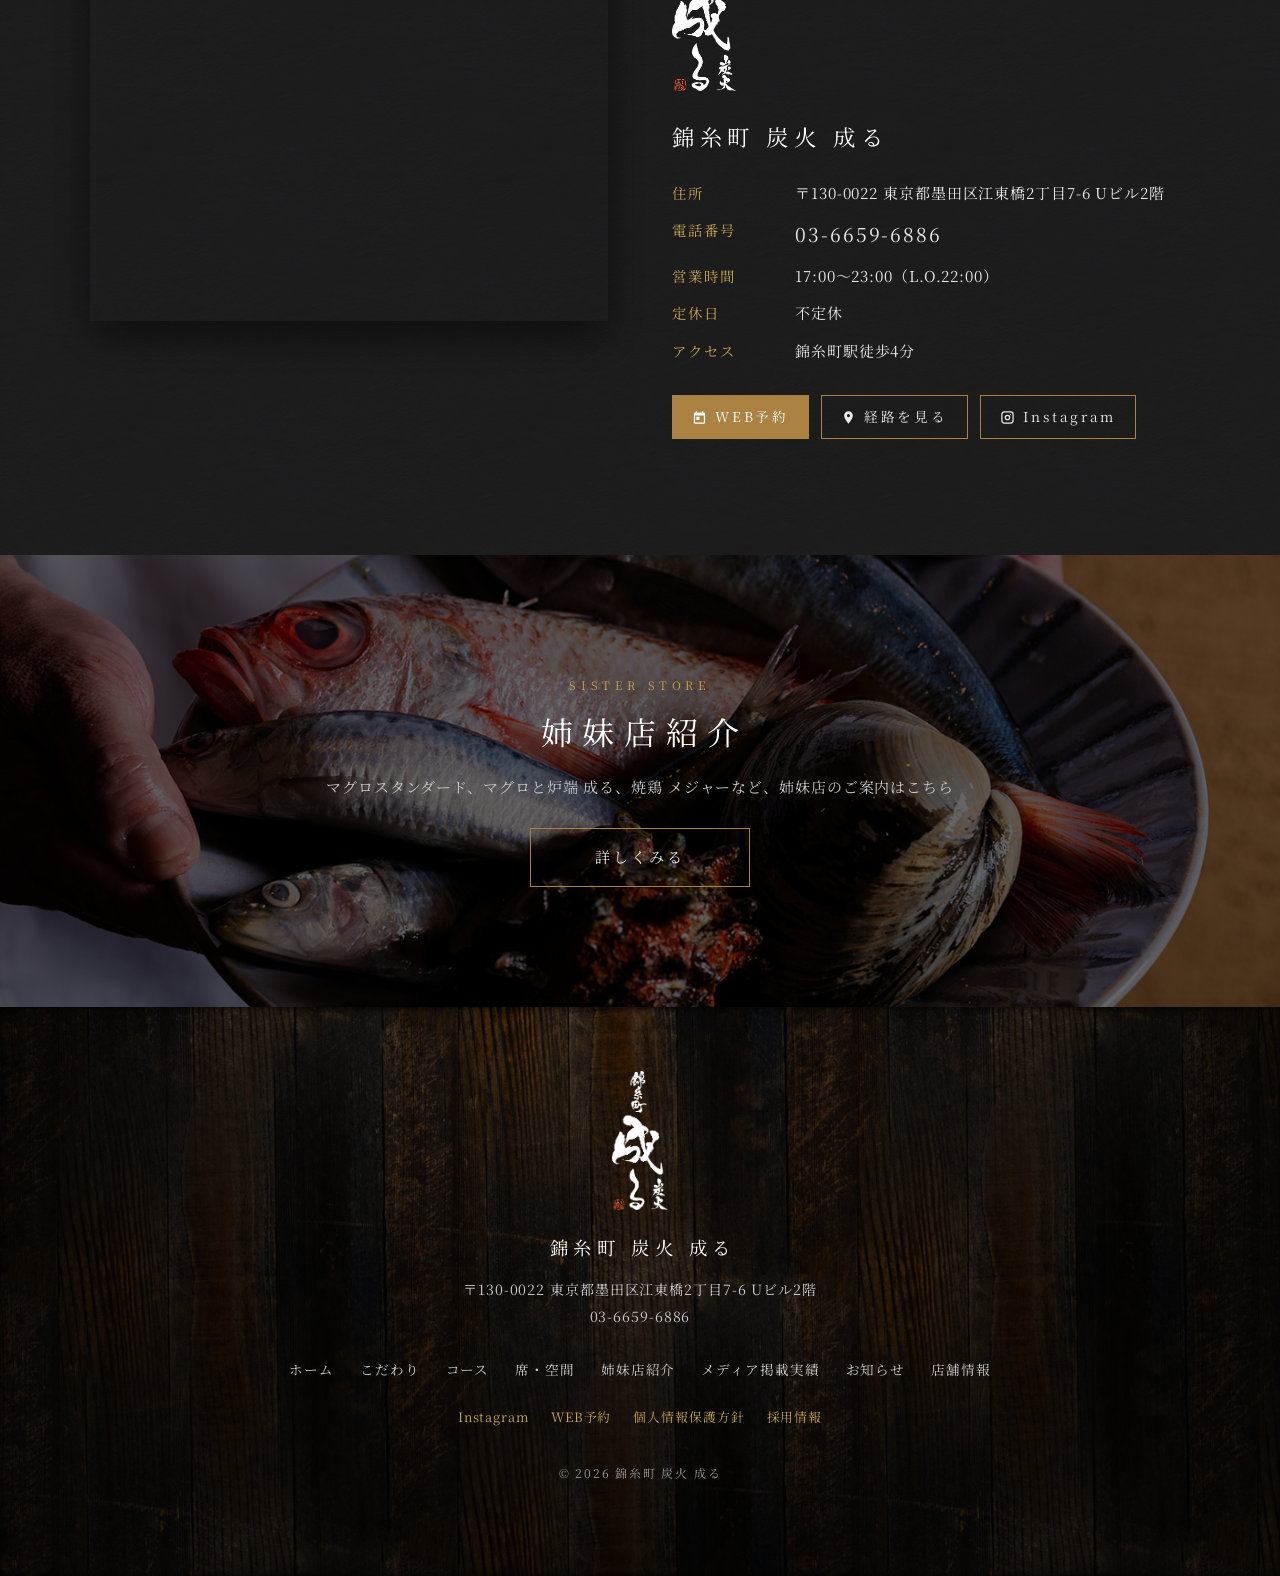
==== commit b9567b9c: "Polish layout across desktop widths Co-Authored-By: Claude Fable 5.1 <noreply@anthropic.com>" ====
--- a/index.html
+++ b/index.html
@@ -160,7 +160,7 @@
           <img class="access__logo" src="images/logo-white.png" alt="" width="500" height="1242" loading="lazy">
           <p class="access__name">錦糸町 炭火 成る</p>
           <dl>
-            <dt>住所</dt><dd>〒130-0022 東京都墨田区江東橋2丁目7-6 Uビル2階</dd>
+            <dt>住所</dt><dd>〒130-0022 東京都墨田区江東橋2丁目7-6 <span class="nowrap">Uビル2階</span></dd>
             <dt>電話番号</dt><dd><a class="tel" href="tel:03-6659-6886">03-6659-6886</a></dd>
             <dt>営業時間</dt><dd>17:00～23:00（L.O.22:00）</dd>
             <dt>定休日</dt><dd>不定休</dd>
@@ -189,7 +189,7 @@
   <div class="inner">
     <img class="site-footer__logo" src="images/logo-white.png" alt="" width="500" height="1242">
     <p class="site-footer__name">錦糸町 炭火 成る</p>
-    <p class="site-footer__addr">〒130-0022 東京都墨田区江東橋2丁目7-6 Uビル2階<br><a href="tel:03-6659-6886">03-6659-6886</a></p>
+    <p class="site-footer__addr">〒130-0022 東京都墨田区江東橋2丁目7-6 <span class="nowrap">Uビル2階</span><br><a href="tel:03-6659-6886">03-6659-6886</a></p>
     <ul class="site-footer__nav">
       <li><a href="./">ホーム</a></li><li><a href="concept/">こだわり</a></li><li><a href="course/">コース</a></li><li><a href="table/">席・空間</a></li><li><a href="sister-store/">姉妹店紹介</a></li><li><a href="media/">メディア掲載実績</a></li><li><a href="information/">お知らせ</a></li><li><a href="#access">店舗情報</a></li>
     </ul>
--- a/css/style.css
+++ b/css/style.css
@@ -44,6 +44,8 @@
 ul, ol { list-style: none; }
 h1, h2, h3, h4 { font-weight: 400; line-height: 1.6; letter-spacing: 0.12em; }
 p + p { margin-top: 1em; }
+p, .news-list span, .media-list .title { text-wrap: pretty; }
+.nowrap { white-space: nowrap; }
 
 .inner { width: min(1100px, 100% - 32px); margin-inline: auto; }
 .inner--narrow { width: min(820px, 100% - 32px); margin-inline: auto; }
@@ -203,7 +205,9 @@
   content: "";
   position: absolute;
   inset: 0;
-  background: linear-gradient(to bottom, rgba(0,0,0,0.35) 0%, rgba(0,0,0,0.05) 40%, rgba(30,30,30,0.9) 100%);
+  background:
+    radial-gradient(ellipse 34% 40% at 50% 50%, rgba(0,0,0,0.55) 0%, rgba(0,0,0,0.3) 45%, rgba(0,0,0,0) 100%),
+    linear-gradient(to bottom, rgba(0,0,0,0.35) 0%, rgba(0,0,0,0.05) 40%, rgba(30,30,30,0.9) 100%);
 }
 .hero__logo {
   position: absolute;
@@ -211,7 +215,7 @@
   left: 50%; top: 50%;
   transform: translate(-50%, -50%);
   width: 92px;
-  filter: drop-shadow(0 4px 16px rgba(0,0,0,0.6));
+  filter: drop-shadow(0 4px 16px rgba(0,0,0,0.8)) drop-shadow(0 0 28px rgba(0,0,0,0.6));
   opacity: 0;
   animation: fadeIn 1.6s 0.4s forwards;
 }
@@ -352,23 +356,35 @@
 .catch__img::before {
   content: "";
   position: absolute;
-  inset: 18px -18px -18px 18px;
+  inset: 16px -16px -16px 16px;
   border: 1px solid var(--gold-dark);
   z-index: -1;
 }
-@media (min-width: 900px) {
+@media (min-width: 1024px) {
+  .catch:has(.catch__text--tategaki) { grid-template-columns: 1.15fr 1fr; }
+  /* 縦書きキャッチ：見出し→本文を右から左へ並べ、ボタンは下段に。
+     本文は <br> を無効にして高さで折り返す（幅のはみ出し防止） */
   .catch__text--tategaki {
     display: flex;
+    flex-direction: row-reverse;
+    flex-wrap: wrap;
     justify-content: center;
+    align-items: flex-start;
+    align-content: flex-start;
+    gap: 1.6em 1.7em;
+  }
+  .catch__text--tategaki h1,
+  .catch__text--tategaki p {
     writing-mode: vertical-rl;
     text-orientation: upright;
-    max-height: 640px;
-    gap: 2.2em;
+    flex: none;
+    margin: 0;
+    height: 540px;
   }
-  .catch__text--tategaki h1 { margin: 0 0 0 1em; line-height: 2; font-size: clamp(1.5rem, 2.6vw, 2rem); }
-  .catch__text--tategaki p { margin: 0; line-height: 2.6; }
-  .catch__text--tategaki p + p { margin-right: 1.4em; }
-  .catch__text--tategaki .btn-wrap { writing-mode: horizontal-tb; align-self: flex-end; margin-right: 2em; }
+  .catch__text--tategaki h1 { line-height: 2; font-size: clamp(1.5rem, 2.6vw, 2rem); margin-left: 0.6em; }
+  .catch__text--tategaki p { line-height: 2.3; text-wrap: balance; }
+  .catch__text--tategaki p br { display: none; }
+  .catch__text--tategaki .btn-wrap { flex: 0 0 100%; display: flex; justify-content: center; }
   .catch__text--tategaki .btn { margin: 0; }
 }
 
@@ -555,18 +571,28 @@
   object-fit: cover;
   box-shadow: 0 20px 50px rgba(0,0,0,0.55);
 }
-@media (min-width: 900px) {
+@media (min-width: 1024px) {
+  .concept-block--tategaki { grid-template-columns: 1.15fr 1fr; }
   .concept-block--tategaki .concept-block__text {
+    display: flex;
+    flex-direction: row-reverse;
+    flex-wrap: wrap;
+    justify-content: center;
+    align-items: flex-start;
+    align-content: flex-start;
+    gap: 1.6em 1.7em;
+  }
+  .concept-block--tategaki h2,
+  .concept-block--tategaki .concept-block__text > p {
     writing-mode: vertical-rl;
     text-orientation: upright;
-    max-height: 600px;
-    display: flex;
-    justify-content: center;
-    gap: 2em;
+    flex: none;
+    margin: 0;
+    height: 540px;
   }
-  .concept-block--tategaki h2 { margin: 0 0 0 1em; line-height: 2; }
-  .concept-block--tategaki p { margin: 0; line-height: 2.6; }
-  .concept-block--tategaki p + p { margin-right: 1.4em; }
+  .concept-block--tategaki h2 { line-height: 2; margin-left: 0.6em; }
+  .concept-block--tategaki p { line-height: 2.3; text-wrap: balance; }
+  .concept-block--tategaki p br { display: none; }
 }
 .gallery {
   display: grid;
@@ -677,7 +703,7 @@
 .media-list a:hover { background: rgba(255,255,255,0.03); color: var(--gold-light); }
 .media-list time { font-size: 0.85rem; color: var(--gold-light); letter-spacing: 0.1em; }
 .media-list .kind { font-size: 0.7rem; letter-spacing: 0.15em; border: 1px solid var(--gold-dark); color: var(--gold-light); text-align: center; padding: 1px 4px; }
-.media-list .ext { font-size: 0.75rem; color: var(--muted); }
+.media-list .ext { font-size: 0.75rem; color: var(--muted); white-space: nowrap; }
 
 /* ------------------------------------------------------------------ お知らせ一覧・記事 */
 .article { padding: clamp(28px, 4vw, 48px); background: var(--bg-2); border: 1px solid var(--line); }
@@ -685,7 +711,7 @@
 .article time { font-size: 0.85rem; color: var(--gold-light); letter-spacing: 0.1em; }
 .article h2 { font-size: 1.25rem; letter-spacing: 0.1em; color: #fff; margin: 0.4em 0 1em; padding-bottom: 0.6em; border-bottom: 1px solid var(--line); }
 .article p { color: var(--fg-soft); }
-.article .article__img { margin-top: 1.6em; max-width: 560px; }
+.article .article__img { margin-top: 1.6em; width: 100%; max-width: 560px; }
 .article .article__link { color: var(--gold-light); }
 .article .article__link:hover { text-decoration: underline; }
 .article .article__price { font-size: 1.1rem; color: #fff; margin-top: 0.6em; }
@@ -747,6 +773,7 @@
   .catch, .feature, .concept-block, .seat, .access, .course-card { grid-template-columns: 1fr; }
   .feature--rev .feature__img, .concept-block--rev .concept-block__img, .seat:nth-child(even) .seat__img { order: 0; }
   .catch__img img { aspect-ratio: 4 / 3; }
+  .catch__img::before { inset: 14px -14px -14px 14px; }
   .gallery { grid-template-columns: repeat(2, 1fr); gap: 10px; }
   .sister-grid { grid-template-columns: 1fr; }
   .bottom-bar { display: flex; }
@@ -757,7 +784,8 @@
   body { font-size: 14px; }
   .btn { min-width: 0; width: 100%; max-width: 320px; }
   .news-list a, .news-list .news-row { grid-template-columns: 1fr; gap: 4px; padding: 16px 4px; }
-  .media-list a { grid-template-columns: auto auto; gap: 6px 12px; }
+  .media-list a { grid-template-columns: auto 1fr; gap: 6px 12px; }
+  .media-list .kind { justify-self: start; }
   .media-list a .title { grid-column: 1 / -1; }
   .media-list a .ext { grid-column: 1 / -1; }
   .access dl { grid-template-columns: 1fr; gap: 0.2em; }
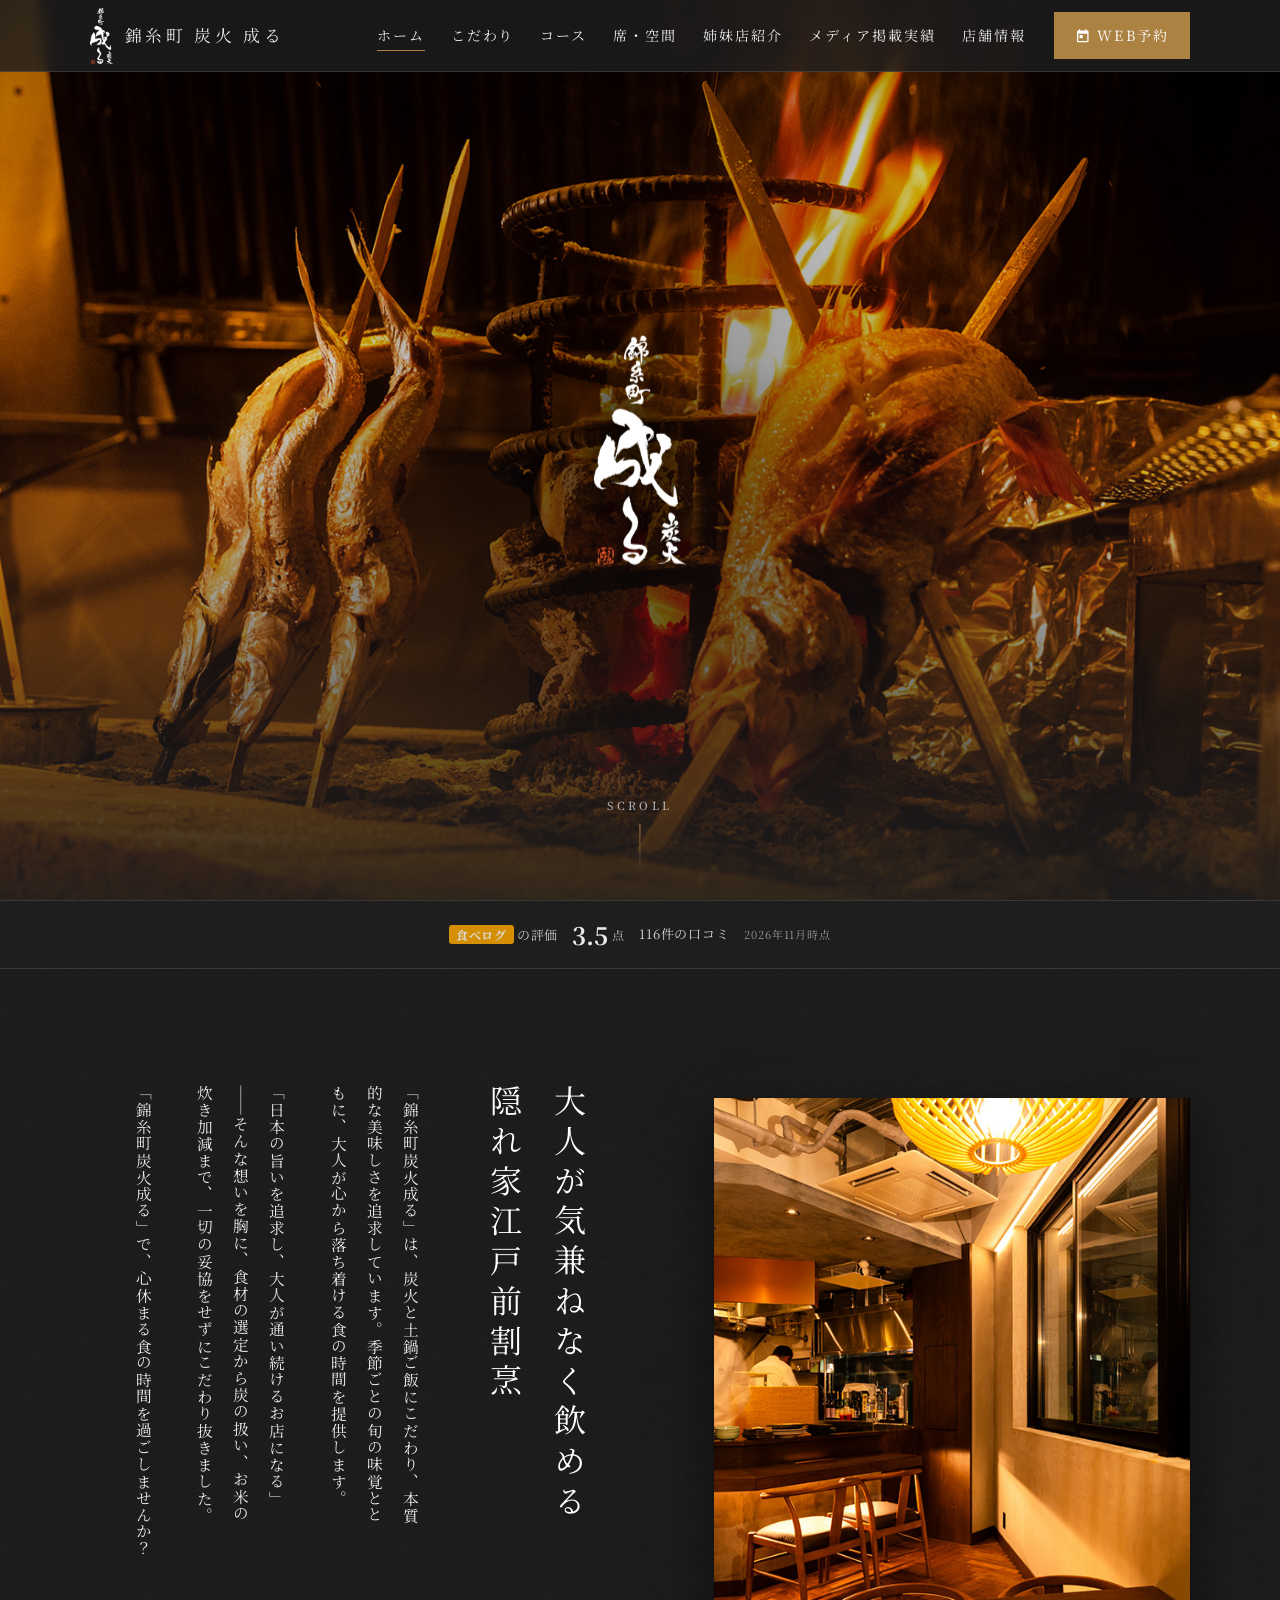
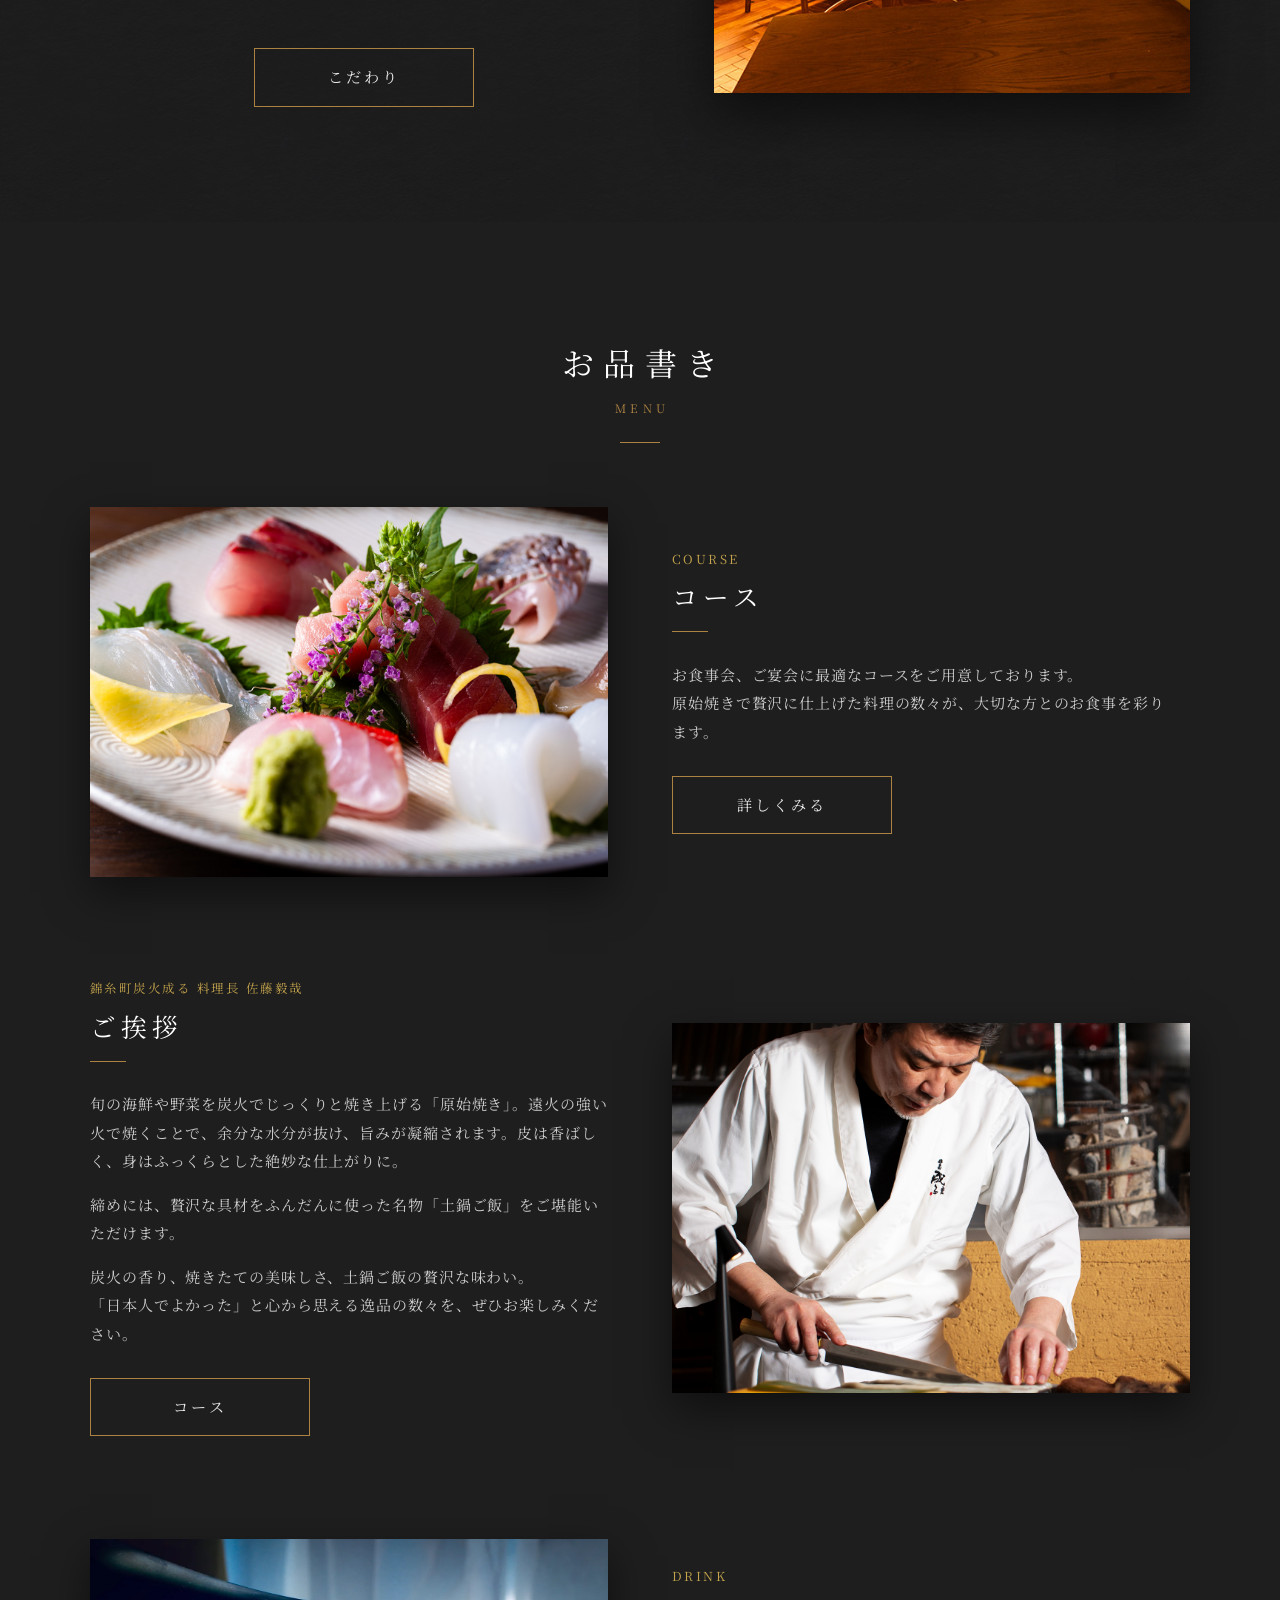
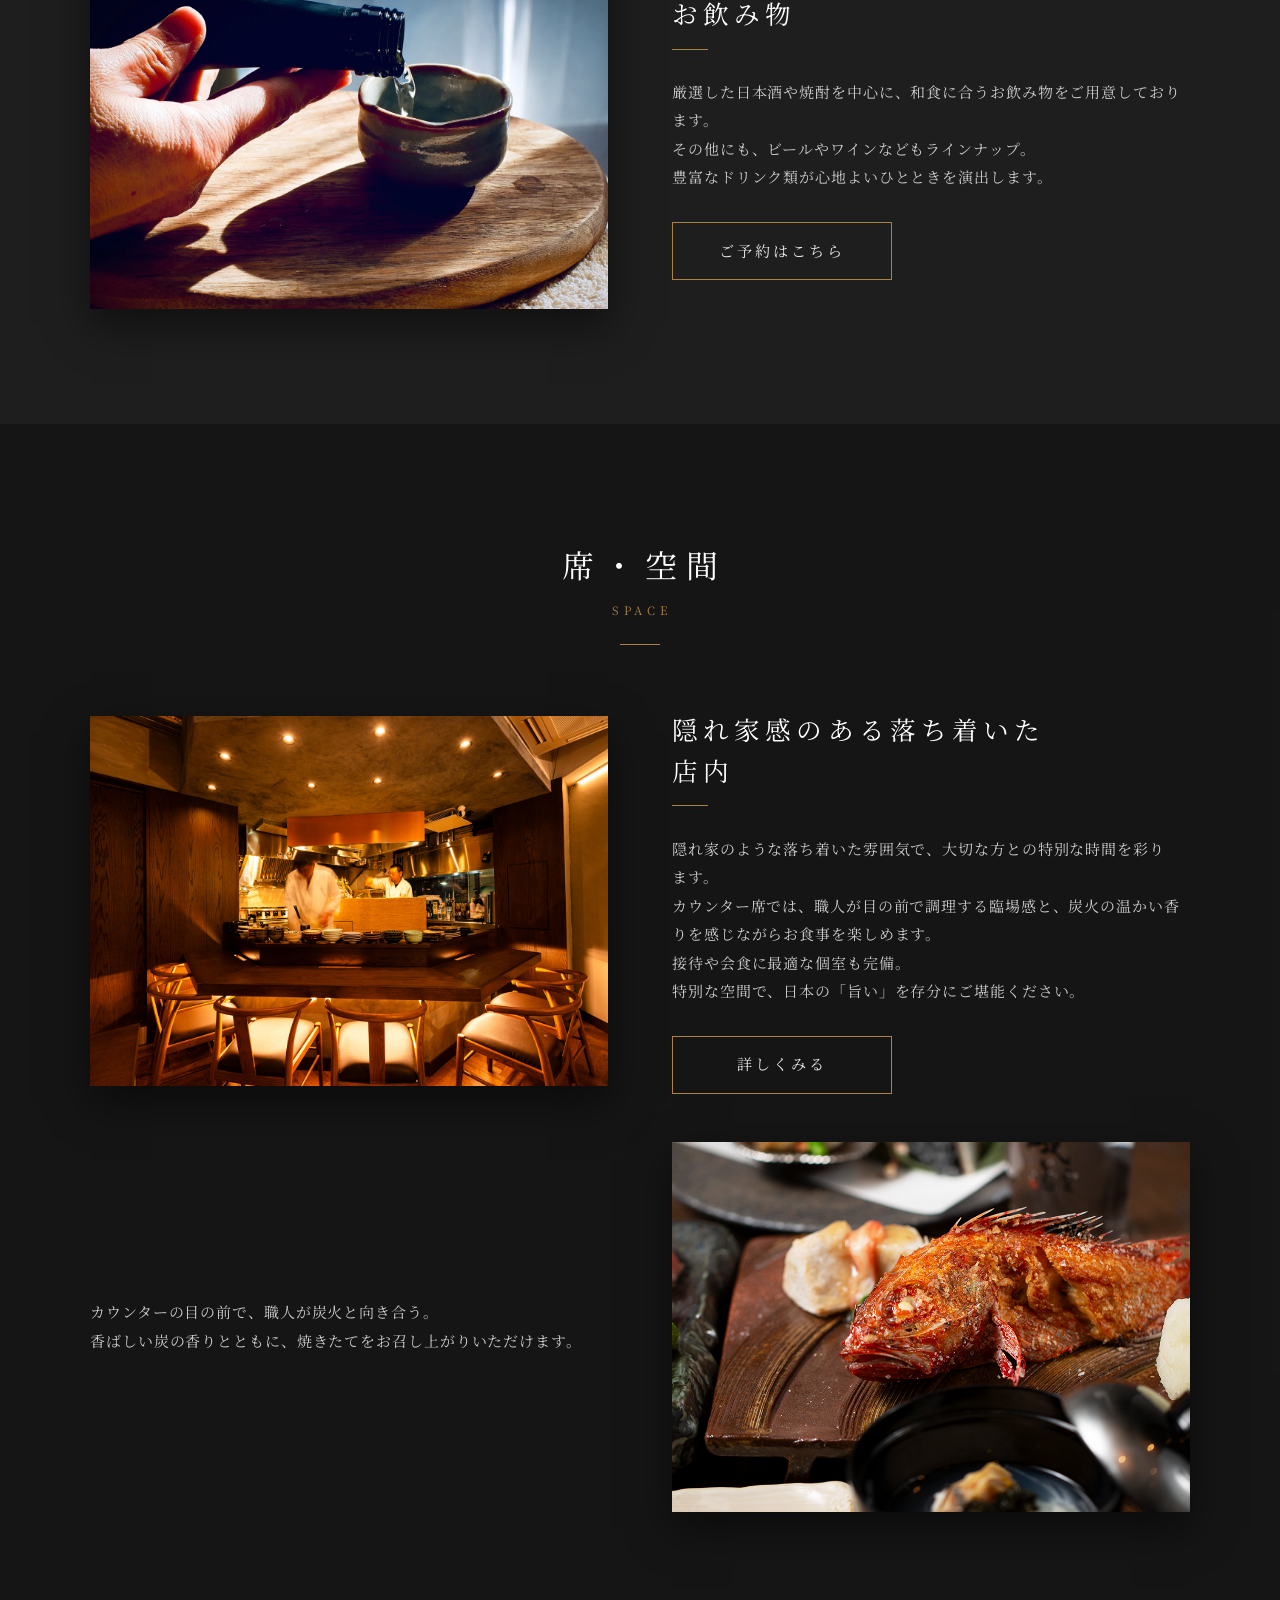
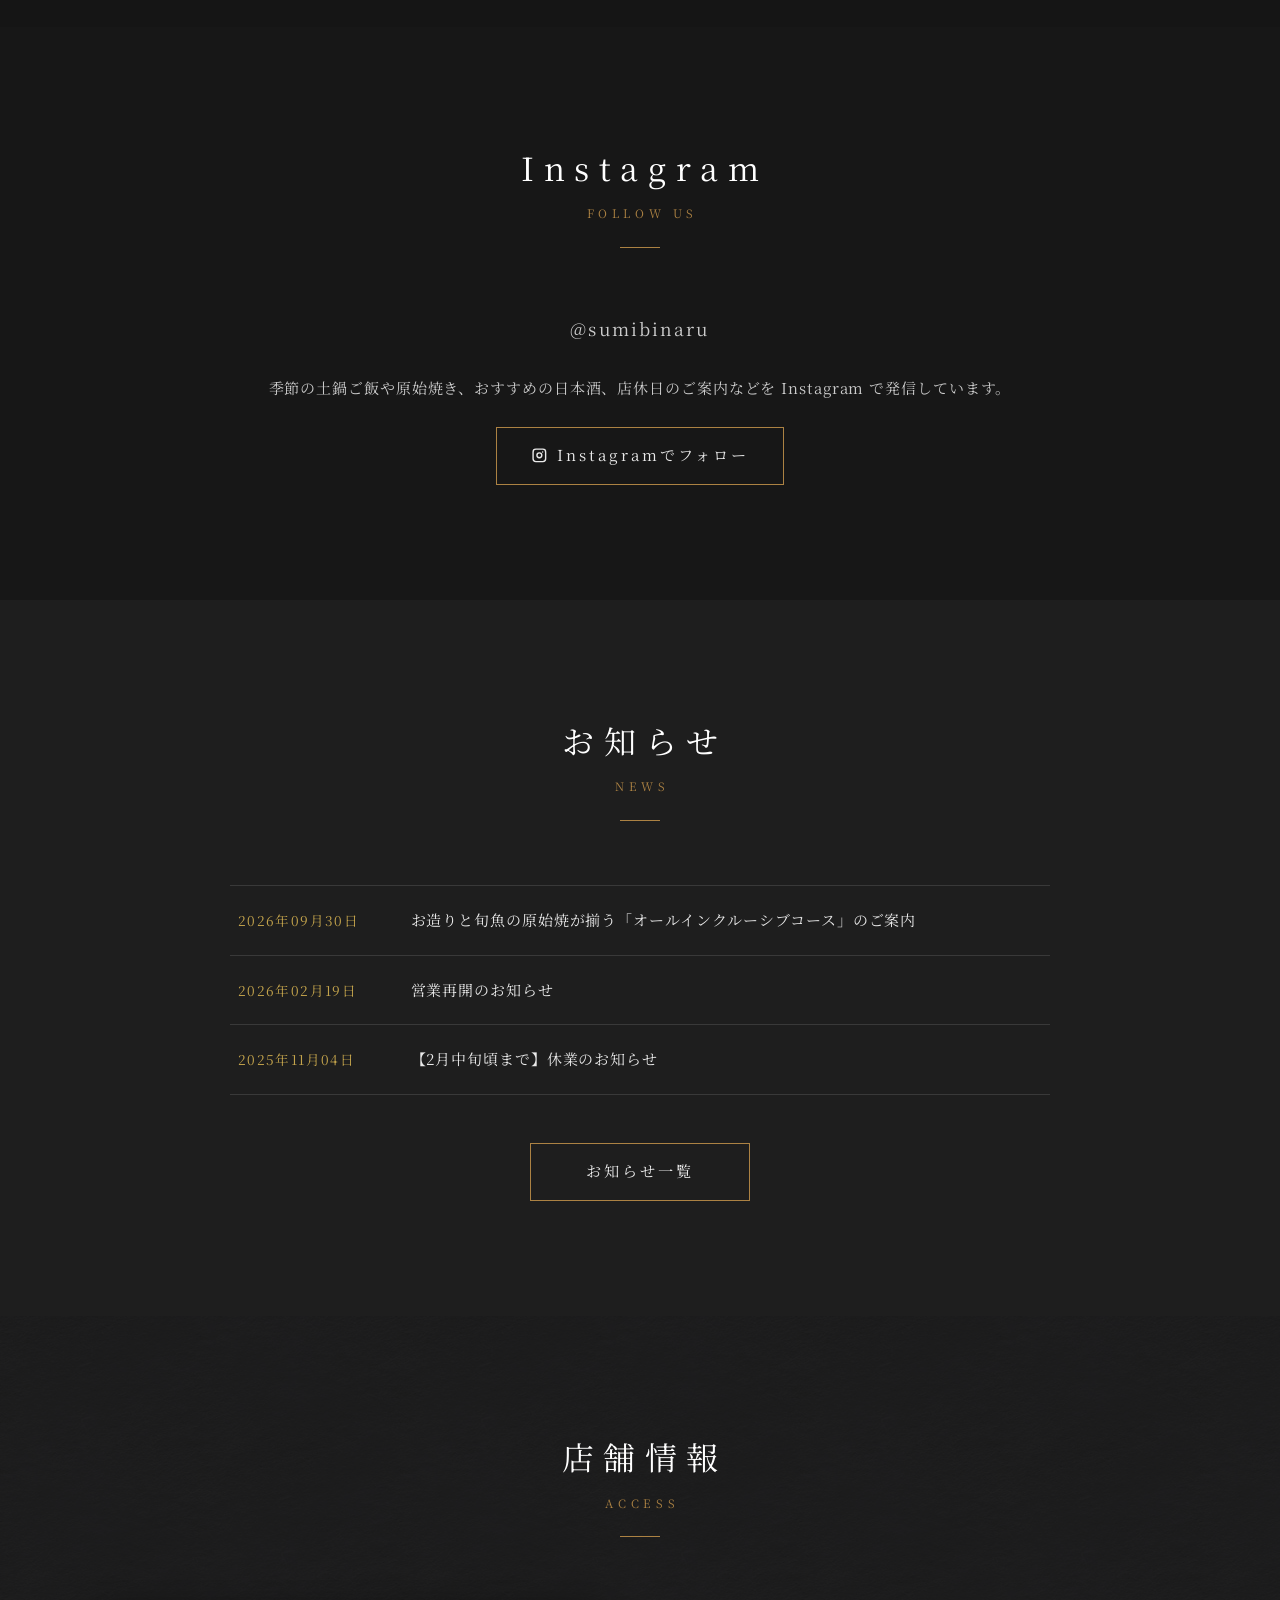
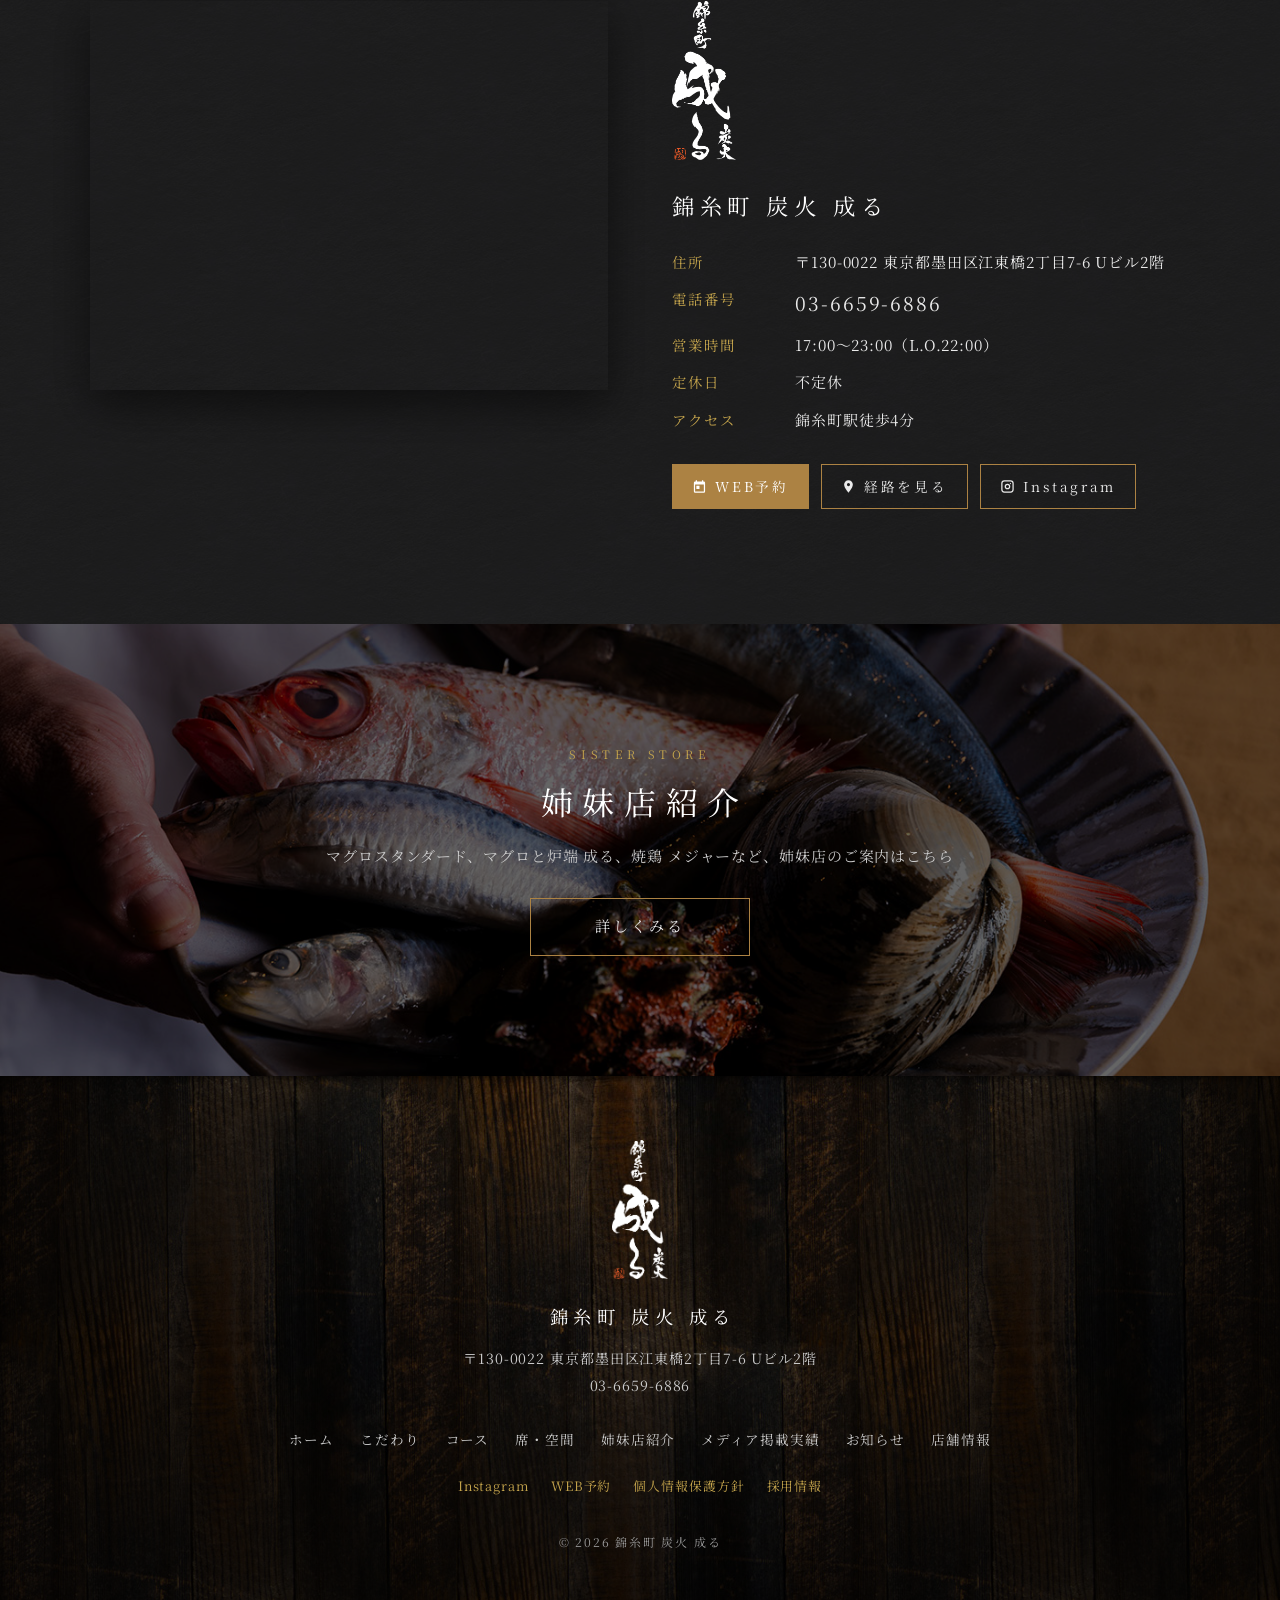
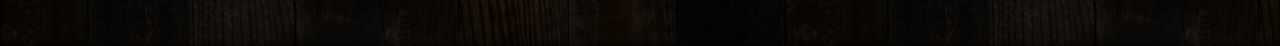
==== commit d05e93ee: "Add Google / Tabelog ratings strip (data, script, UI) Co-Authored-By: Claude Fable 5.1 <noreply@anth" ====
--- a/index.html
+++ b/index.html
@@ -54,6 +54,23 @@
     <div class="hero__scroll" aria-hidden="true">SCROLL</div>
   </section>
 
+<section class="ratings" id="ratings" aria-label="お客様からの評価" hidden>
+  <div class="ratings__inner">
+    <a class="ratings__item ratings__item--google" data-rating="google" href="https://www.google.com/maps/search/?api=1&query=%E9%8C%A6%E7%B3%B8%E7%94%BA%20%E7%82%AD%E7%81%AB%20%E6%88%90%E3%82%8B%20%E6%9D%B1%E4%BA%AC%E9%83%BD%E5%A2%A8%E7%94%B0%E5%8C%BA%E6%B1%9F%E6%9D%B1%E6%A9%8B2-7-6" target="_blank" rel="noopener" hidden>
+      <span class="ratings__brand"><span class="ratings__g" aria-hidden="true"><i>G</i><i>o</i><i>o</i><i>g</i><i>l</i><i>e</i></span><span class="sr-only">Google</span> の口コミ</span>
+      <span class="ratings__score"><span class="ratings__stars" aria-hidden="true"><span class="ratings__stars-off">★★★★★</span><span class="ratings__stars-on">★★★★★</span></span><b data-field="score">-</b></span>
+      <span class="ratings__count"><span data-field="count">-</span>件の口コミ</span>
+      <span class="ratings__asof" data-field="asof"></span>
+    </a>
+    <a class="ratings__item ratings__item--tabelog" data-rating="tabelog" href="https://tabelog.com/tokyo/A1312/A131201/13299572/" target="_blank" rel="noopener" hidden>
+      <span class="ratings__brand"><span class="ratings__tb" aria-hidden="true">食べログ</span><span class="sr-only">食べログ</span> の評価</span>
+      <span class="ratings__score"><b data-field="score">-</b><small>点</small></span>
+      <span class="ratings__count"><span data-field="count">-</span>件の口コミ</span>
+      <span class="ratings__asof" data-field="asof"></span>
+    </a>
+  </div>
+</section>
+
   <section class="section section--texture" id="about">
     <div class="inner catch">
       <div class="catch__text catch__text--tategaki fade-up">
@@ -210,5 +227,6 @@
 </nav>
 
 <script src="js/main.js"></script>
+  <script src="js/ratings.js" defer></script>
 </body>
 </html>
--- a/css/style.css
+++ b/css/style.css
@@ -794,3 +794,37 @@
   .sister-card__body { padding: 20px 18px 24px; }
   .sister-card dl { grid-template-columns: 1fr; }
 }
+
+/* ===== 評価帯（Google / 食べログ） ===== */
+:root { --ratings-bg:#1e1e1e;--ratings-fg:#eaeaea;--ratings-line:rgba(255,255,255,.12);--ratings-star:#c4a44c;--ratings-star-off:rgba(255,255,255,.22);--ratings-font:var(--font); }
+.ratings { background: var(--ratings-bg); color: var(--ratings-fg); border-top: 1px solid var(--ratings-line); border-bottom: 1px solid var(--ratings-line); }
+.ratings[hidden] { display: none; }
+.ratings__inner { width: min(1100px, 100% - 32px); margin: 0 auto; display: flex; flex-wrap: wrap; justify-content: center; gap: 12px 48px; padding: 18px 0; }
+.ratings__item { display: inline-flex; align-items: center; flex-wrap: wrap; gap: 6px 14px; color: inherit; text-decoration: none; font-family: var(--ratings-font, inherit); line-height: 1.3; }
+.ratings__item[hidden] { display: none; }
+.ratings__item:hover { opacity: .8; }
+.ratings__brand { font-size: 13px; letter-spacing: .04em; white-space: nowrap; opacity: .85; }
+.ratings__g { font-family: Arial, Helvetica, sans-serif; font-weight: 700; font-size: 15px; letter-spacing: -.02em; }
+.ratings__g i { font-style: normal; }
+.ratings__g i:nth-child(1) { color: #4285f4; }
+.ratings__g i:nth-child(2) { color: #ea4335; }
+.ratings__g i:nth-child(3) { color: #fbbc05; }
+.ratings__g i:nth-child(4) { color: #4285f4; }
+.ratings__g i:nth-child(5) { color: #34a853; }
+.ratings__g i:nth-child(6) { color: #ea4335; }
+.ratings__tb { display: inline-block; background: #f5a300; color: #fff; font-weight: 700; font-size: 12px; padding: 2px 7px; border-radius: 3px; letter-spacing: .06em; }
+.ratings__score { display: inline-flex; align-items: center; gap: 8px; white-space: nowrap; }
+.ratings__score b { font-size: 24px; font-weight: 700; font-variant-numeric: tabular-nums; letter-spacing: 0; }
+.ratings__score small { font-size: 12px; opacity: .8; margin-left: -4px; }
+.ratings__stars { position: relative; display: inline-block; font-size: 17px; line-height: 1; letter-spacing: 1px; }
+.ratings__stars-off { color: var(--ratings-star-off); }
+.ratings__stars-on { position: absolute; left: 0; top: 0; overflow: hidden; white-space: nowrap; color: var(--ratings-star); width: 0; }
+.ratings__count { font-size: 13px; white-space: nowrap; opacity: .9; }
+.ratings__asof { font-size: 11px; opacity: .6; white-space: nowrap; }
+.ratings__asof:empty { display: none; }
+.sr-only { position: absolute; width: 1px; height: 1px; padding: 0; margin: -1px; overflow: hidden; clip: rect(0,0,0,0); white-space: nowrap; border: 0; }
+@media (max-width: 600px) {
+  .ratings__inner { flex-direction: column; align-items: center; gap: 12px; padding: 14px 0; }
+  .ratings__item { justify-content: center; }
+  .ratings__score b { font-size: 22px; }
+}
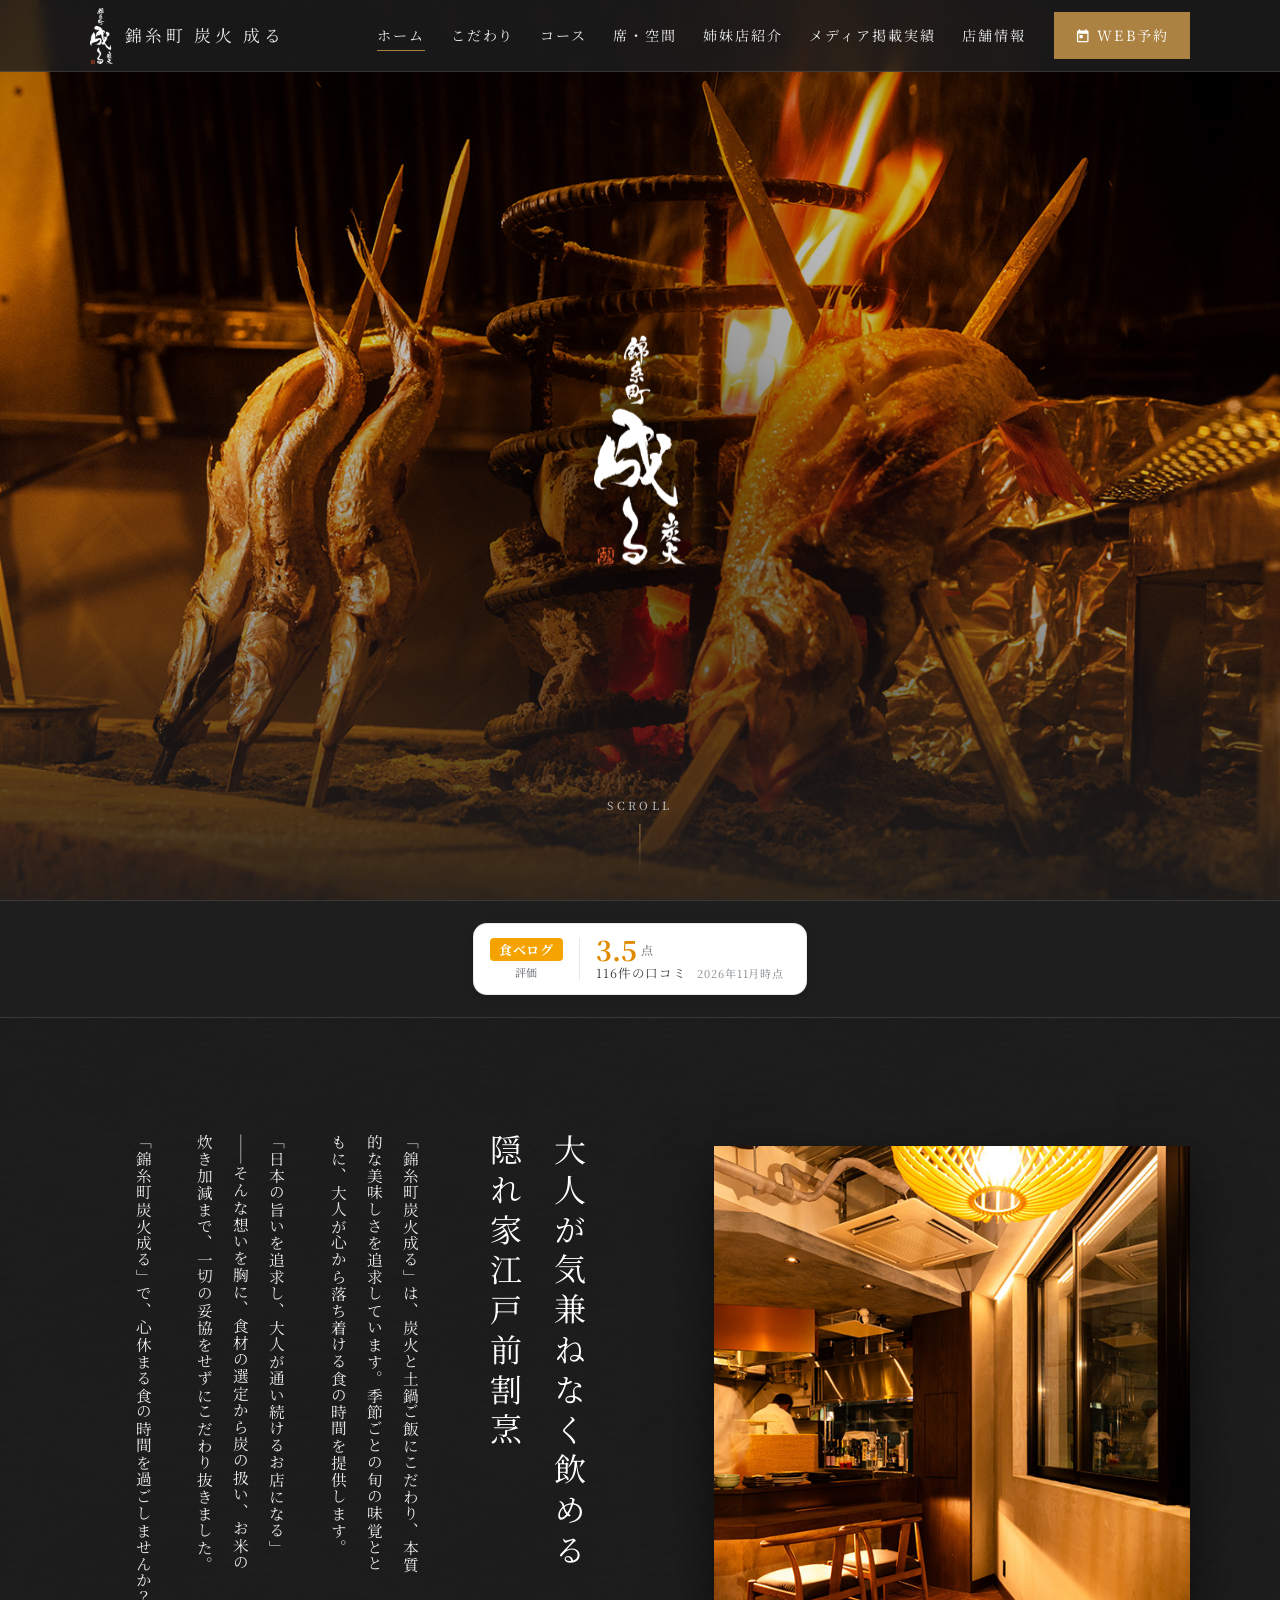
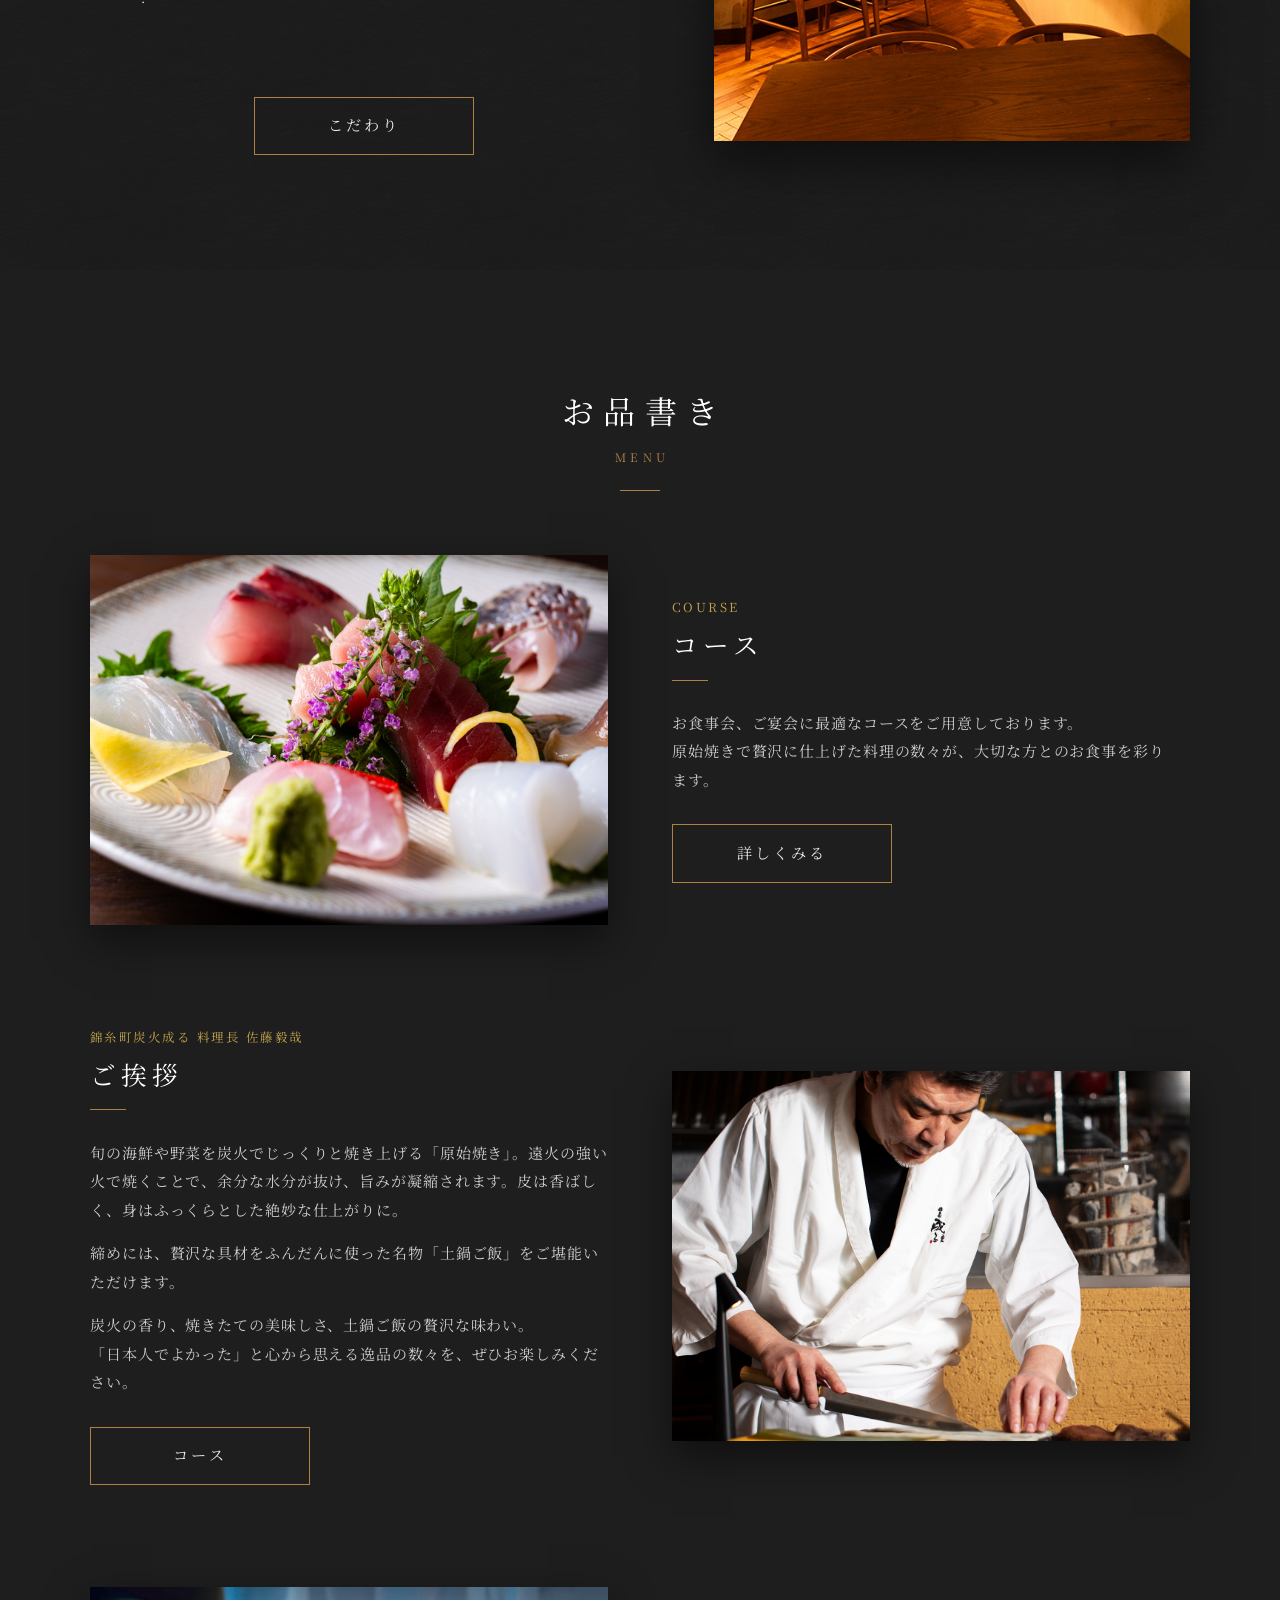
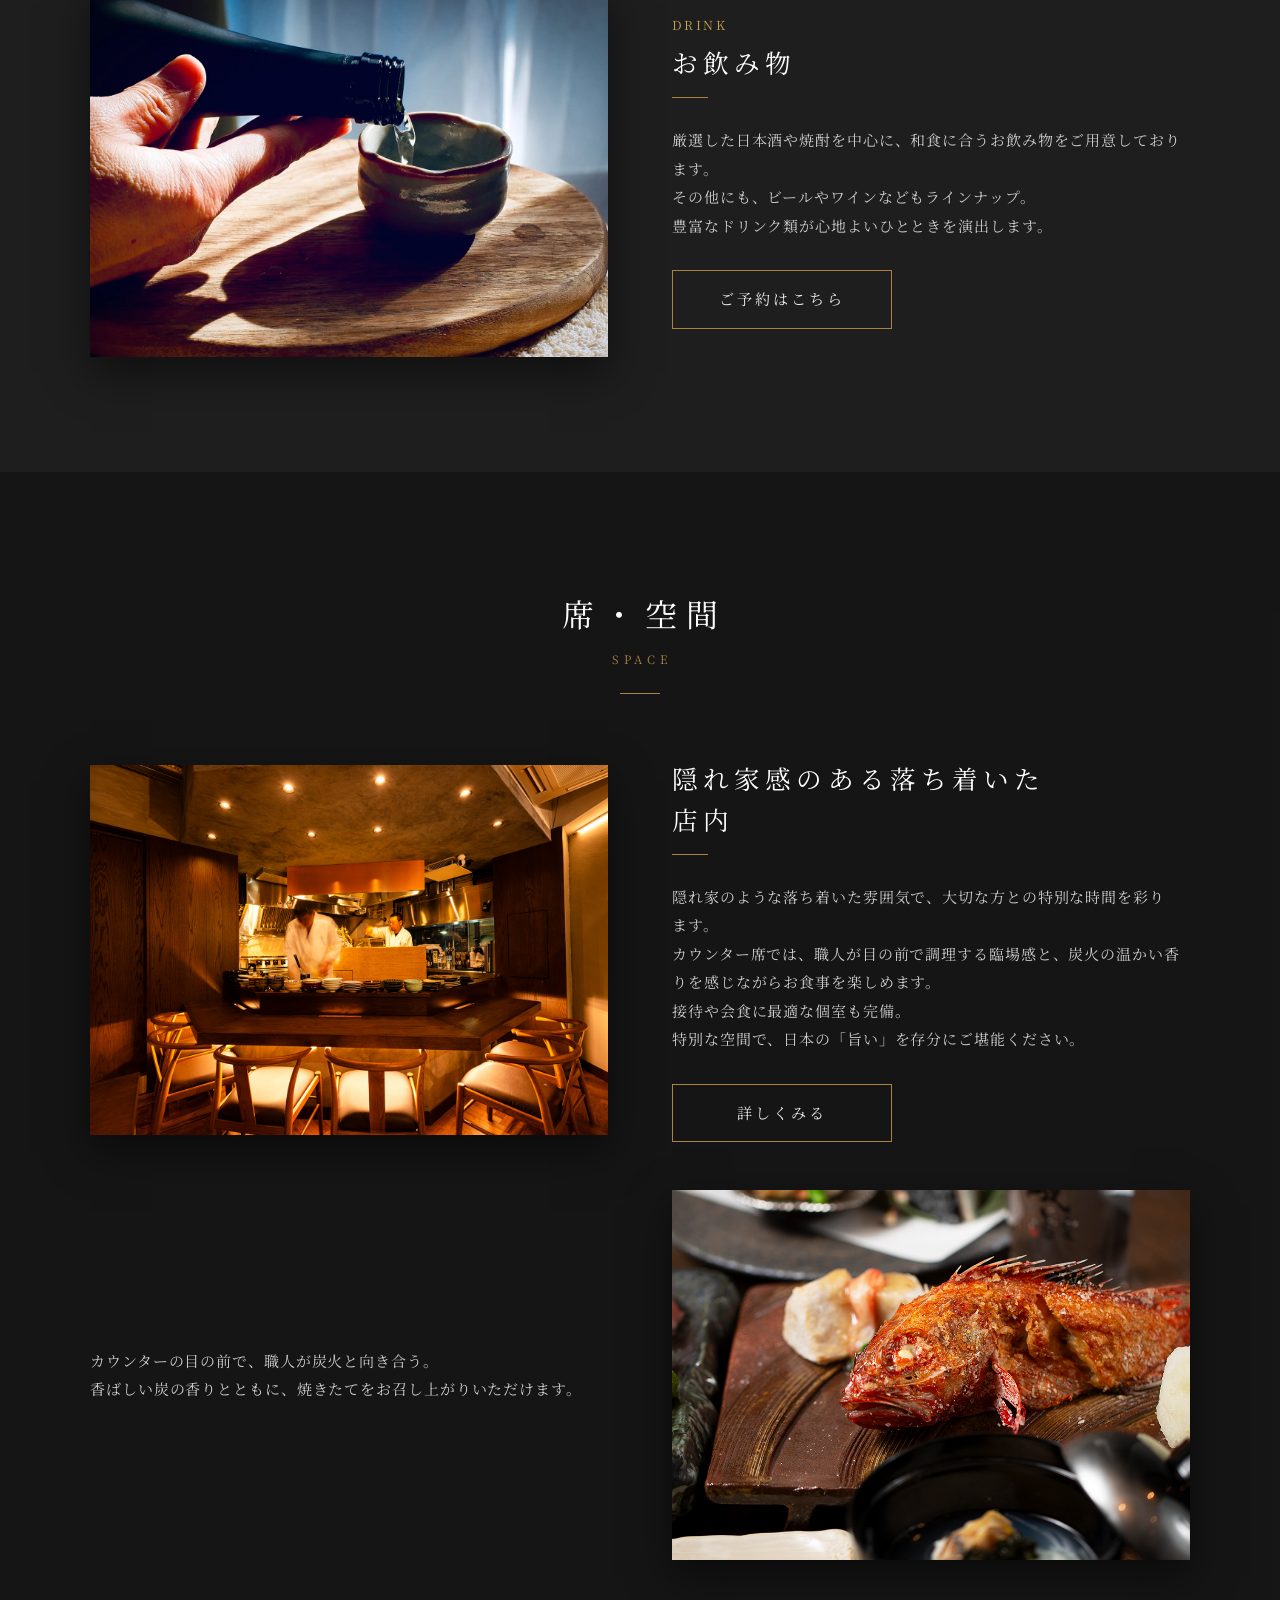
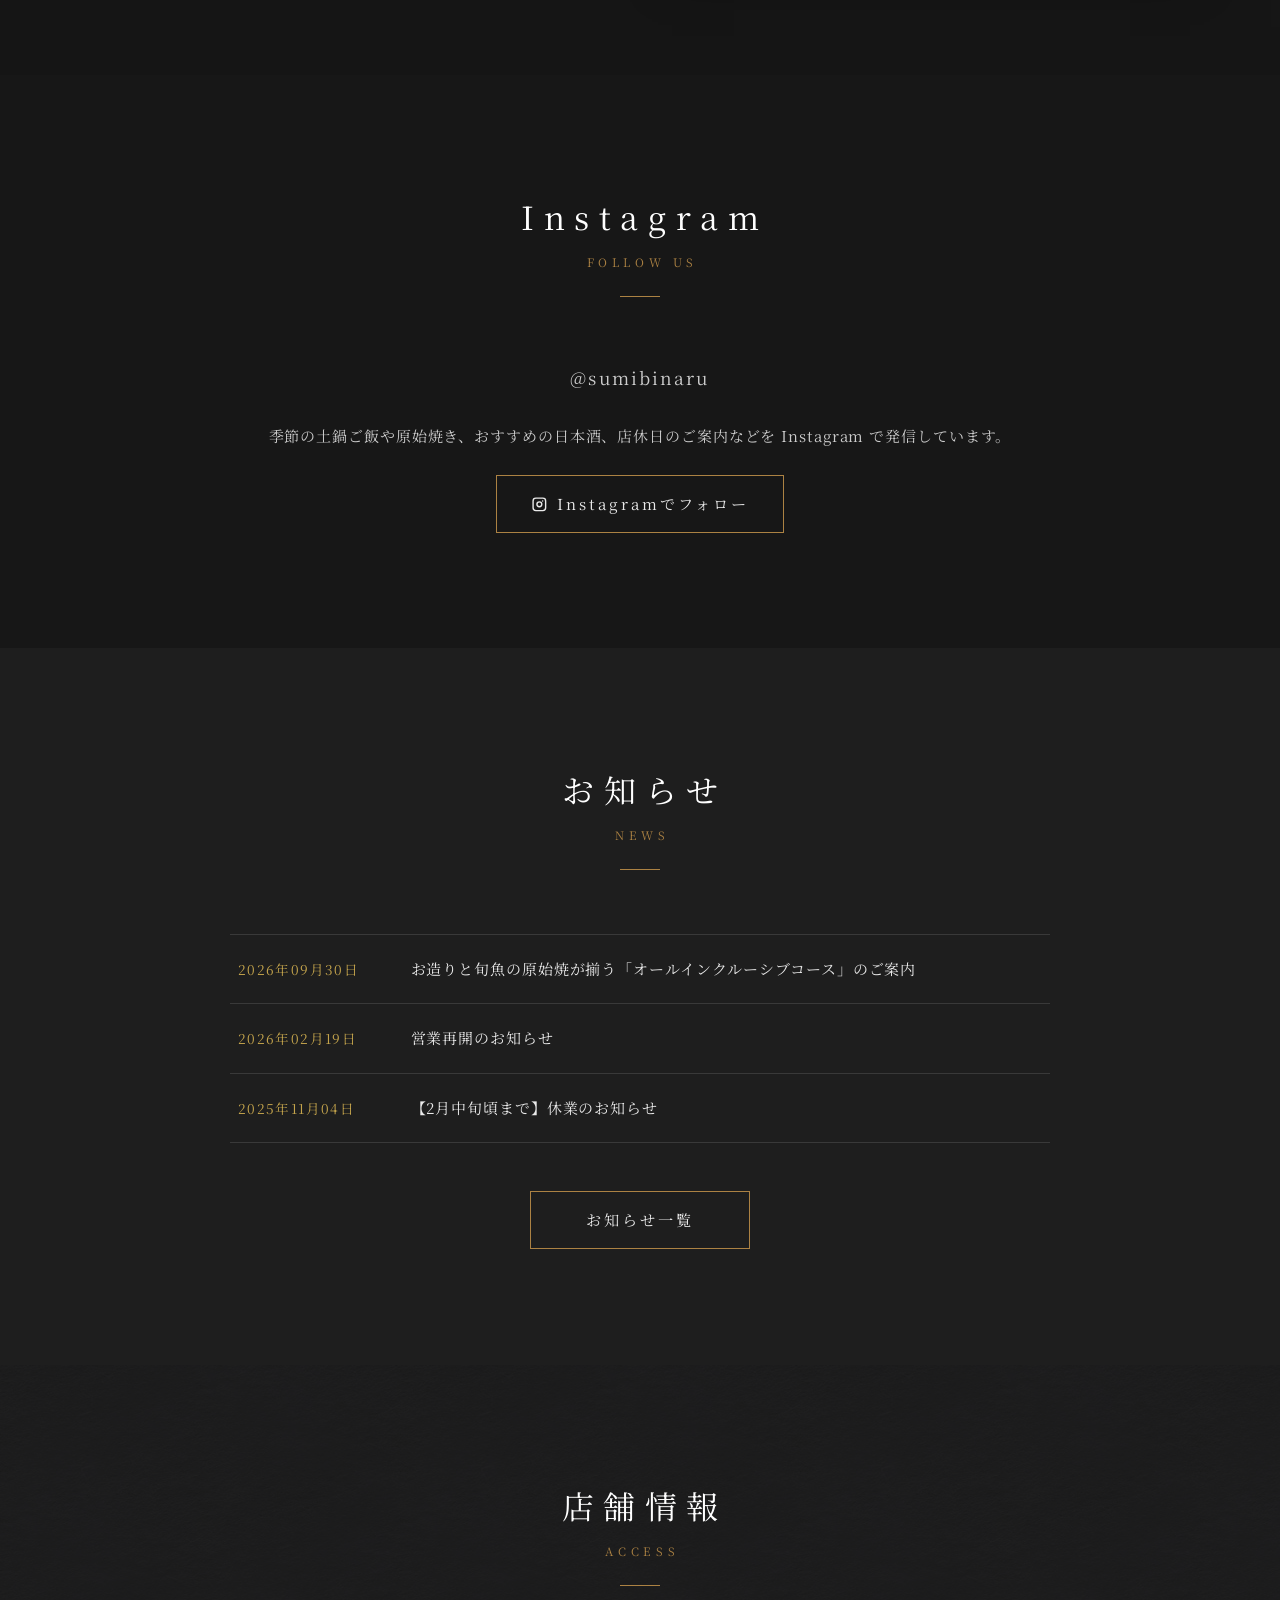
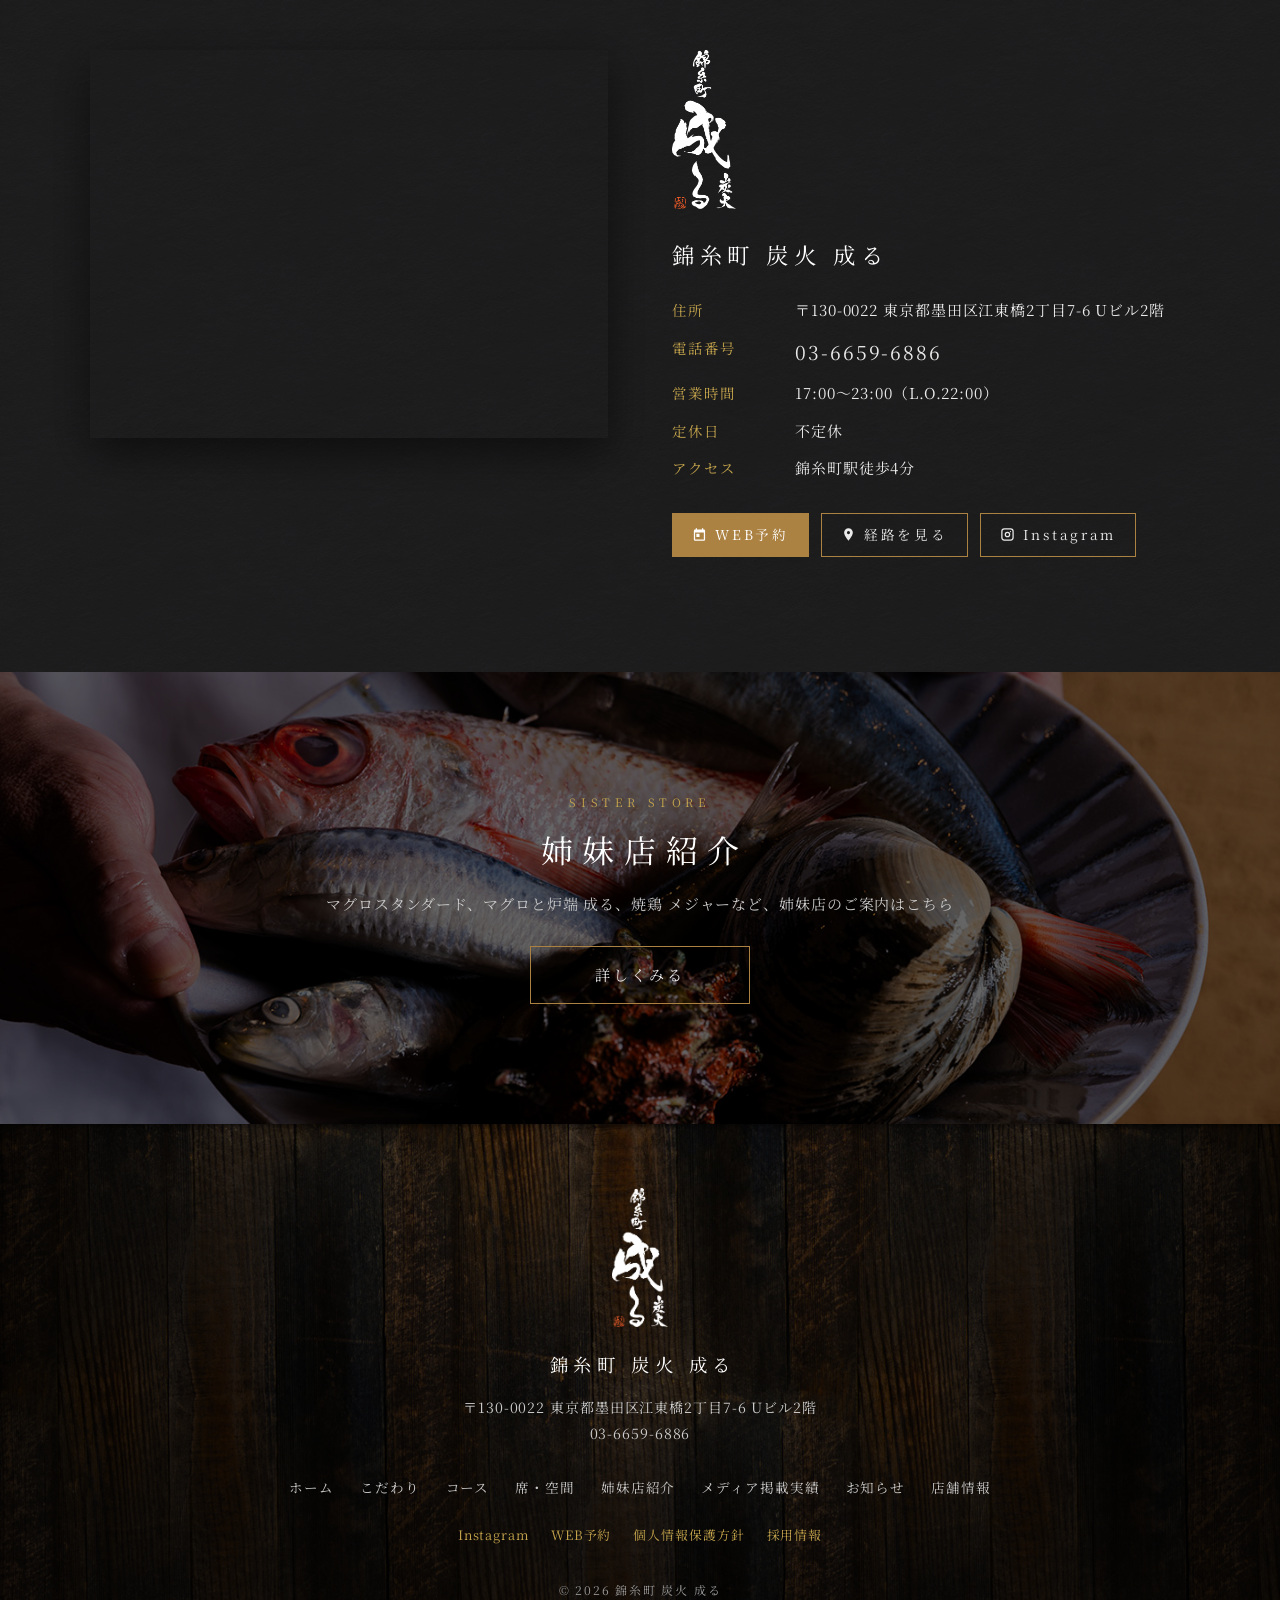
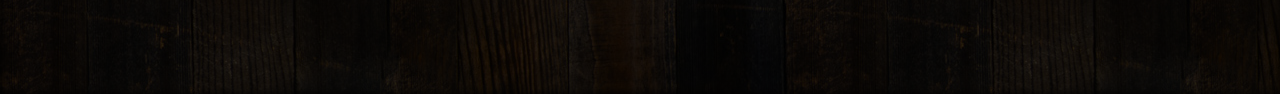
==== commit 1b274567: "Restyle ratings strip as badge cards Co-Authored-By: Claude Fable 5.1 <noreply@anthropic.com>" ====
--- a/index.html
+++ b/index.html
@@ -57,16 +57,14 @@
 <section class="ratings" id="ratings" aria-label="お客様からの評価" hidden>
   <div class="ratings__inner">
     <a class="ratings__item ratings__item--google" data-rating="google" href="https://www.google.com/maps/search/?api=1&query=%E9%8C%A6%E7%B3%B8%E7%94%BA%20%E7%82%AD%E7%81%AB%20%E6%88%90%E3%82%8B%20%E6%9D%B1%E4%BA%AC%E9%83%BD%E5%A2%A8%E7%94%B0%E5%8C%BA%E6%B1%9F%E6%9D%B1%E6%A9%8B2-7-6" target="_blank" rel="noopener" hidden>
-      <span class="ratings__brand"><span class="ratings__g" aria-hidden="true"><i>G</i><i>o</i><i>o</i><i>g</i><i>l</i><i>e</i></span><span class="sr-only">Google</span> の口コミ</span>
+      <span class="ratings__brand"><span class="ratings__g" aria-hidden="true"><i>G</i><i>o</i><i>o</i><i>g</i><i>l</i><i>e</i></span><span class="sr-only">Google</span><span class="ratings__label">口コミ</span></span>
       <span class="ratings__score"><span class="ratings__stars" aria-hidden="true"><span class="ratings__stars-off">★★★★★</span><span class="ratings__stars-on">★★★★★</span></span><b data-field="score">-</b></span>
-      <span class="ratings__count"><span data-field="count">-</span>件の口コミ</span>
-      <span class="ratings__asof" data-field="asof"></span>
+      <span class="ratings__meta"><span class="ratings__count"><span data-field="count">-</span>件の口コミ</span><span class="ratings__asof" data-field="asof"></span></span>
     </a>
     <a class="ratings__item ratings__item--tabelog" data-rating="tabelog" href="https://tabelog.com/tokyo/A1312/A131201/13299572/" target="_blank" rel="noopener" hidden>
-      <span class="ratings__brand"><span class="ratings__tb" aria-hidden="true">食べログ</span><span class="sr-only">食べログ</span> の評価</span>
+      <span class="ratings__brand"><span class="ratings__tb" aria-hidden="true">食べログ</span><span class="sr-only">食べログ</span><span class="ratings__label">評価</span></span>
       <span class="ratings__score"><b data-field="score">-</b><small>点</small></span>
-      <span class="ratings__count"><span data-field="count">-</span>件の口コミ</span>
-      <span class="ratings__asof" data-field="asof"></span>
+      <span class="ratings__meta"><span class="ratings__count"><span data-field="count">-</span>件の口コミ</span><span class="ratings__asof" data-field="asof"></span></span>
     </a>
   </div>
 </section>
--- a/css/style.css
+++ b/css/style.css
@@ -795,16 +795,17 @@
   .sister-card dl { grid-template-columns: 1fr; }
 }
 
-/* ===== 評価帯（Google / 食べログ） ===== */
+/* ===== 評価帯（Google / 食べログ）バッジ型 ===== */
 :root { --ratings-bg:#1e1e1e;--ratings-fg:#eaeaea;--ratings-line:rgba(255,255,255,.12);--ratings-star:#c4a44c;--ratings-star-off:rgba(255,255,255,.22);--ratings-font:var(--font); }
 .ratings { background: var(--ratings-bg); color: var(--ratings-fg); border-top: 1px solid var(--ratings-line); border-bottom: 1px solid var(--ratings-line); }
 .ratings[hidden] { display: none; }
-.ratings__inner { width: min(1100px, 100% - 32px); margin: 0 auto; display: flex; flex-wrap: wrap; justify-content: center; gap: 12px 48px; padding: 18px 0; }
-.ratings__item { display: inline-flex; align-items: center; flex-wrap: wrap; gap: 6px 14px; color: inherit; text-decoration: none; font-family: var(--ratings-font, inherit); line-height: 1.3; }
+.ratings__inner { width: min(1100px, 100% - 32px); margin: 0 auto; display: flex; flex-wrap: wrap; justify-content: center; gap: 14px 20px; padding: 22px 0; }
+.ratings__item { display: grid; grid-template-columns: auto 1fr; grid-template-rows: auto auto; column-gap: 16px; row-gap: 3px; align-items: center; min-width: 300px; padding: 12px 22px 12px 16px; background: #fff; color: #202124; text-decoration: none; border: 1px solid rgba(0,0,0,.08); border-radius: 14px; box-shadow: 0 2px 10px rgba(0,0,0,.14); font-family: var(--ratings-font, inherit); line-height: 1.25; transition: transform .15s ease, box-shadow .15s ease; }
 .ratings__item[hidden] { display: none; }
-.ratings__item:hover { opacity: .8; }
-.ratings__brand { font-size: 13px; letter-spacing: .04em; white-space: nowrap; opacity: .85; }
-.ratings__g { font-family: Arial, Helvetica, sans-serif; font-weight: 700; font-size: 15px; letter-spacing: -.02em; }
+.ratings__item:hover { transform: translateY(-2px); box-shadow: 0 6px 18px rgba(0,0,0,.2); color: #202124; opacity: 1; }
+.ratings__brand { grid-row: 1 / 3; display: flex; flex-direction: column; align-items: center; justify-content: center; gap: 5px; padding-right: 16px; border-right: 1px solid #e8e8e8; min-width: 76px; }
+.ratings__label { font-size: 11px; color: #5f6368; letter-spacing: .04em; white-space: nowrap; }
+.ratings__g { font-family: Arial, Helvetica, sans-serif; font-weight: 700; font-size: 21px; letter-spacing: -.03em; line-height: 1; }
 .ratings__g i { font-style: normal; }
 .ratings__g i:nth-child(1) { color: #4285f4; }
 .ratings__g i:nth-child(2) { color: #ea4335; }
@@ -812,19 +813,21 @@
 .ratings__g i:nth-child(4) { color: #4285f4; }
 .ratings__g i:nth-child(5) { color: #34a853; }
 .ratings__g i:nth-child(6) { color: #ea4335; }
-.ratings__tb { display: inline-block; background: #f5a300; color: #fff; font-weight: 700; font-size: 12px; padding: 2px 7px; border-radius: 3px; letter-spacing: .06em; }
-.ratings__score { display: inline-flex; align-items: center; gap: 8px; white-space: nowrap; }
-.ratings__score b { font-size: 24px; font-weight: 700; font-variant-numeric: tabular-nums; letter-spacing: 0; }
-.ratings__score small { font-size: 12px; opacity: .8; margin-left: -4px; }
-.ratings__stars { position: relative; display: inline-block; font-size: 17px; line-height: 1; letter-spacing: 1px; }
-.ratings__stars-off { color: var(--ratings-star-off); }
-.ratings__stars-on { position: absolute; left: 0; top: 0; overflow: hidden; white-space: nowrap; color: var(--ratings-star); width: 0; }
-.ratings__count { font-size: 13px; white-space: nowrap; opacity: .9; }
-.ratings__asof { font-size: 11px; opacity: .6; white-space: nowrap; }
+.ratings__tb { display: inline-block; background: #f5a300; color: #fff; font-weight: 700; font-size: 13px; padding: 4px 9px; border-radius: 4px; letter-spacing: .06em; line-height: 1.2; }
+.ratings__score { grid-column: 2; grid-row: 1; display: inline-flex; align-items: center; gap: 10px; white-space: nowrap; }
+.ratings__score b { order: 0; font-size: 27px; font-weight: 700; font-variant-numeric: tabular-nums; letter-spacing: 0; line-height: 1; color: #202124; }
+.ratings__score small { order: 1; font-size: 12px; color: #5f6368; margin-left: -6px; }
+.ratings__item--tabelog .ratings__score b { color: #e08a00; }
+.ratings__stars { order: 1; position: relative; display: inline-block; font-size: 17px; line-height: 1; letter-spacing: 1px; }
+.ratings__stars-off { color: #dadce0; }
+.ratings__stars-on { position: absolute; left: 0; top: 0; overflow: hidden; white-space: nowrap; color: #fbbc04; width: 0; }
+.ratings__meta { grid-column: 2; grid-row: 2; display: flex; flex-wrap: wrap; align-items: baseline; gap: 2px 10px; }
+.ratings__count { font-size: 12.5px; color: #3c4043; white-space: nowrap; }
+.ratings__asof { font-size: 11px; color: #80868b; white-space: nowrap; }
 .ratings__asof:empty { display: none; }
 .sr-only { position: absolute; width: 1px; height: 1px; padding: 0; margin: -1px; overflow: hidden; clip: rect(0,0,0,0); white-space: nowrap; border: 0; }
 @media (max-width: 600px) {
-  .ratings__inner { flex-direction: column; align-items: center; gap: 12px; padding: 14px 0; }
-  .ratings__item { justify-content: center; }
-  .ratings__score b { font-size: 22px; }
-}
+  .ratings__inner { flex-direction: column; align-items: stretch; gap: 10px; padding: 16px 0; }
+  .ratings__item { min-width: 0; width: 100%; max-width: 360px; margin: 0 auto; padding: 10px 18px 10px 14px; }
+  .ratings__score b { font-size: 24px; }
+}
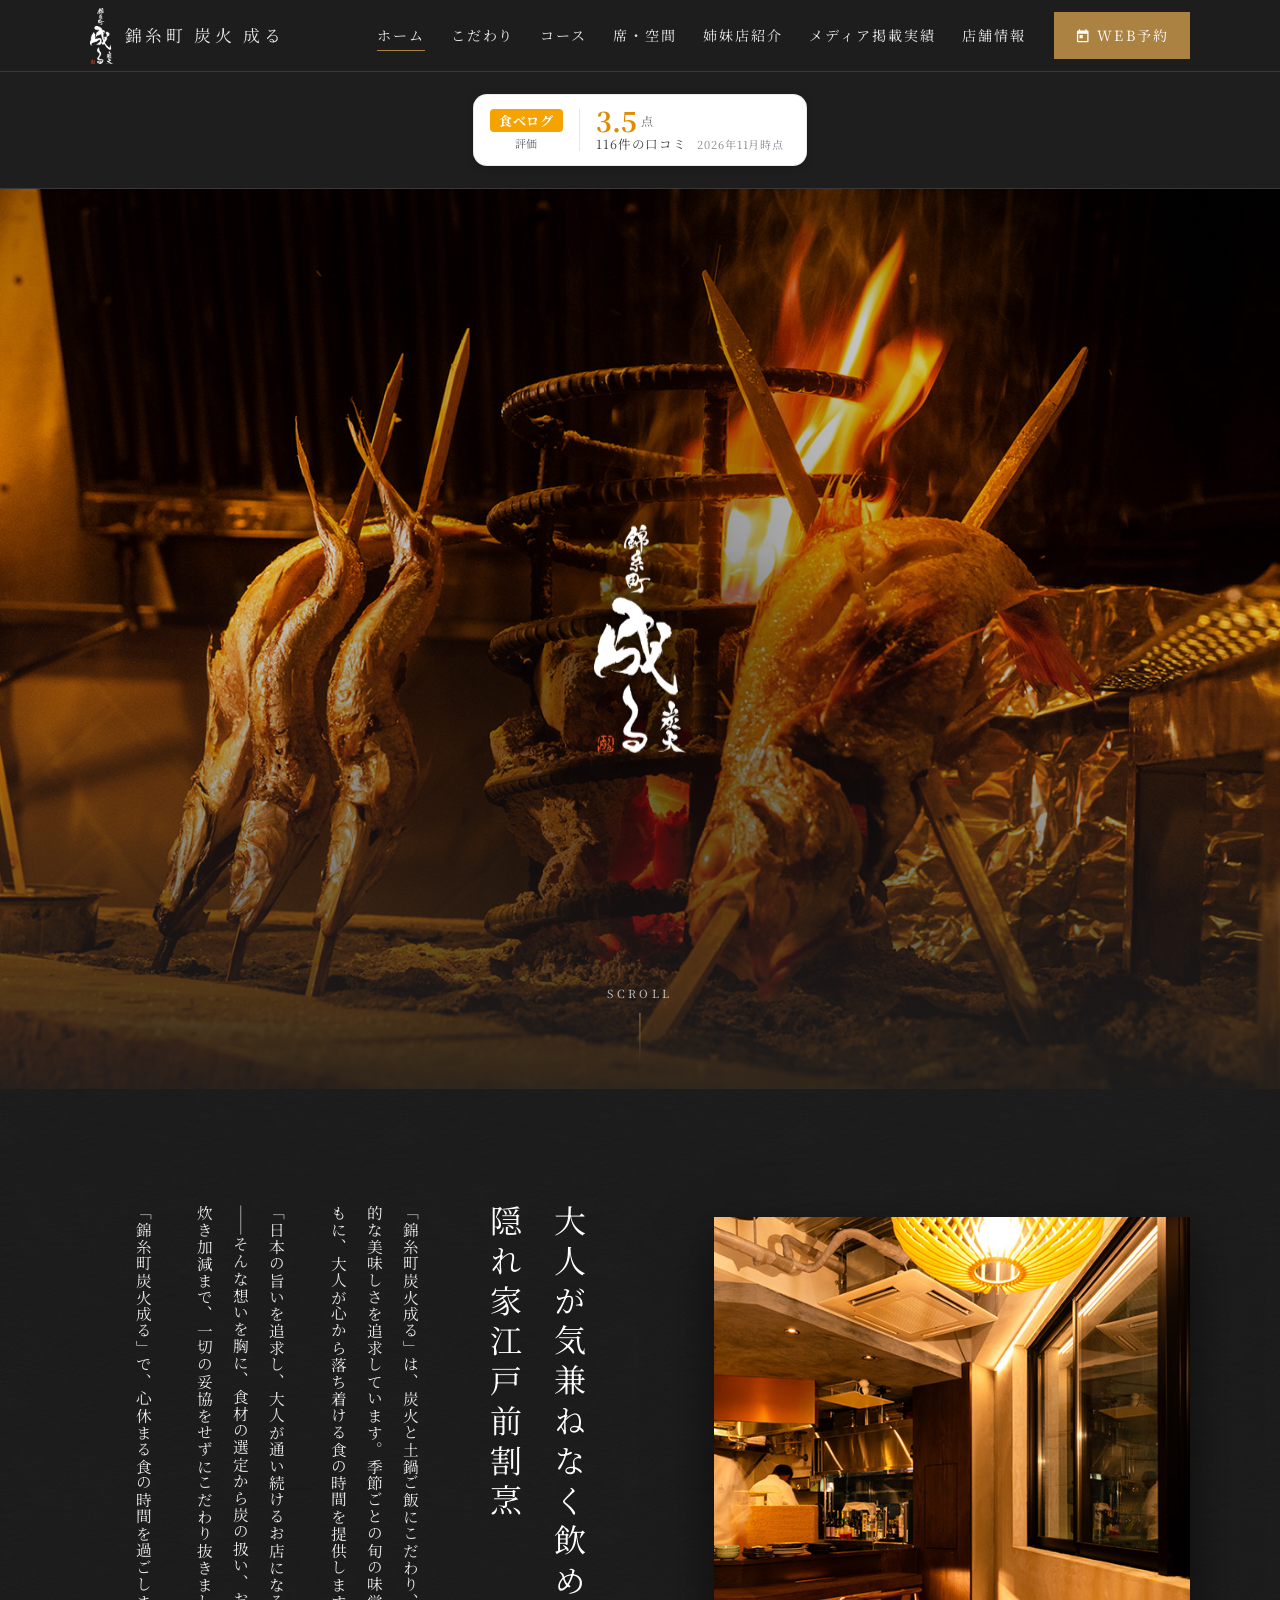
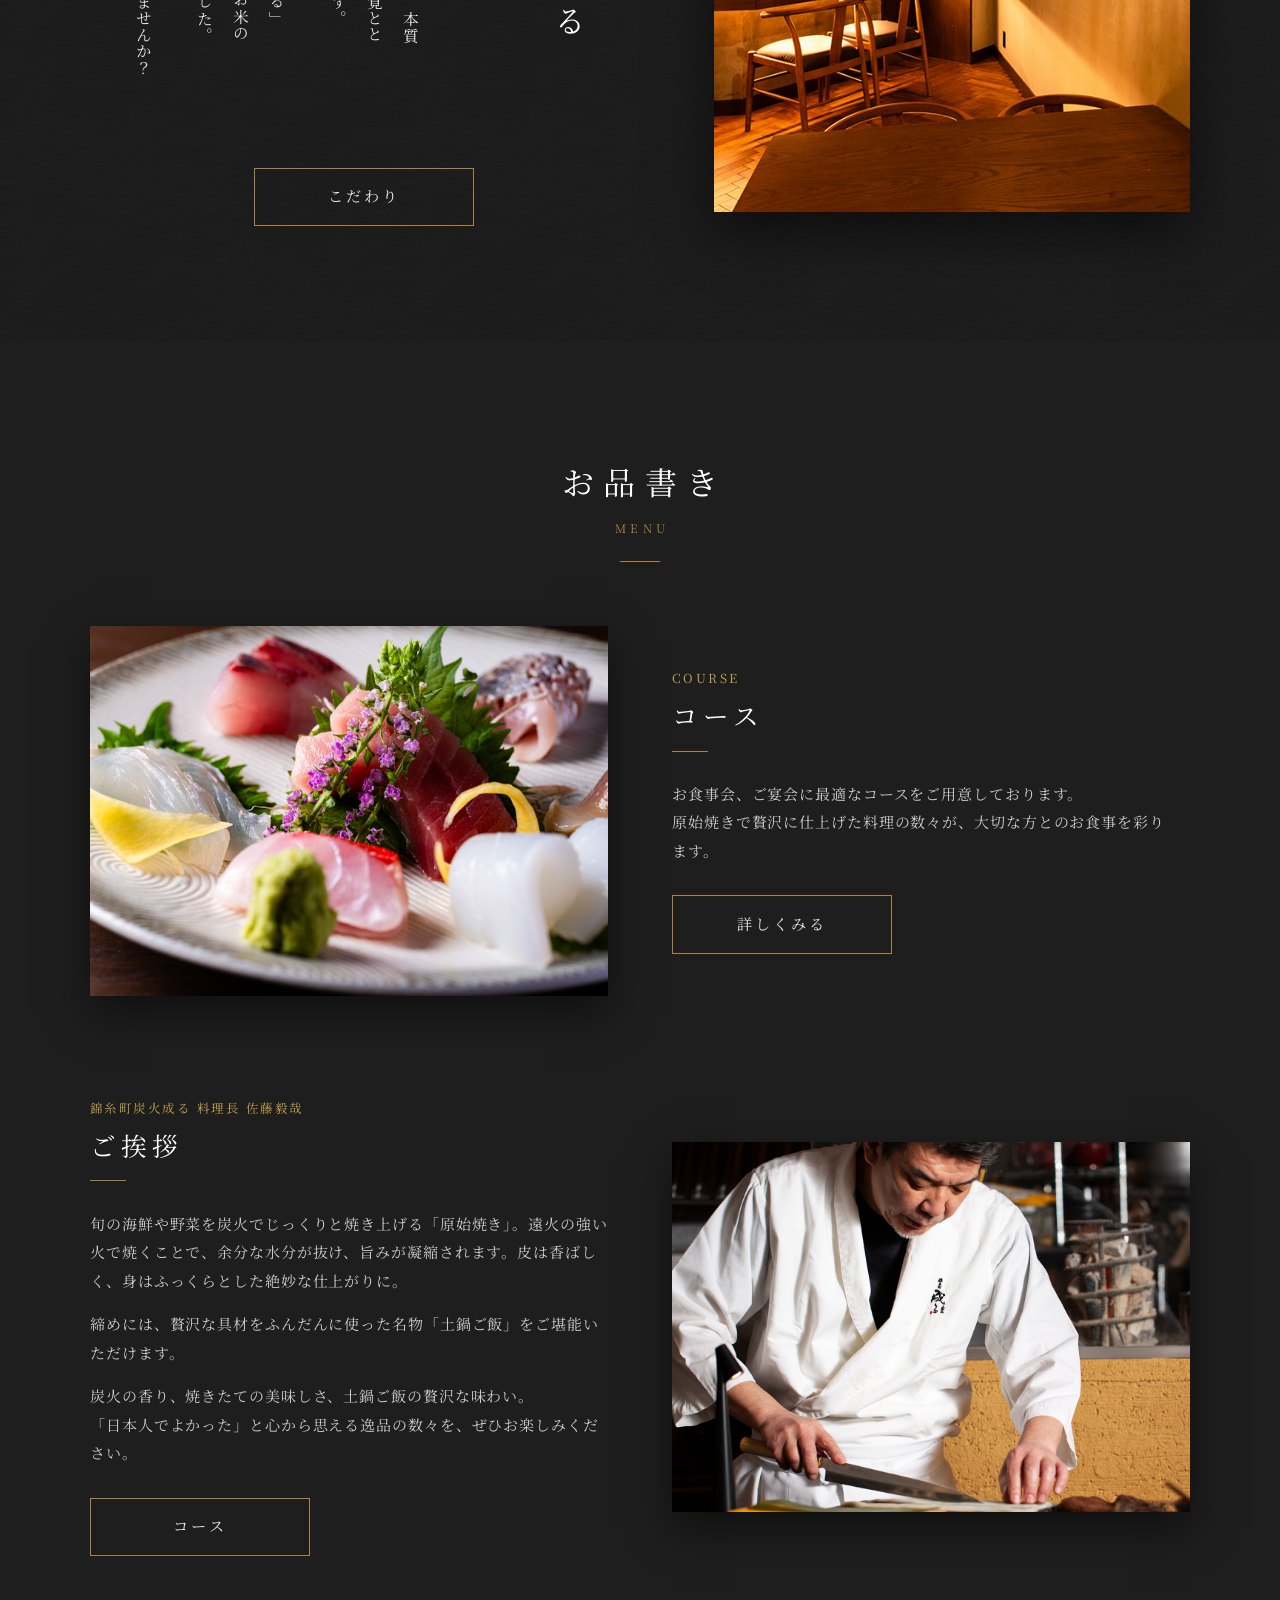
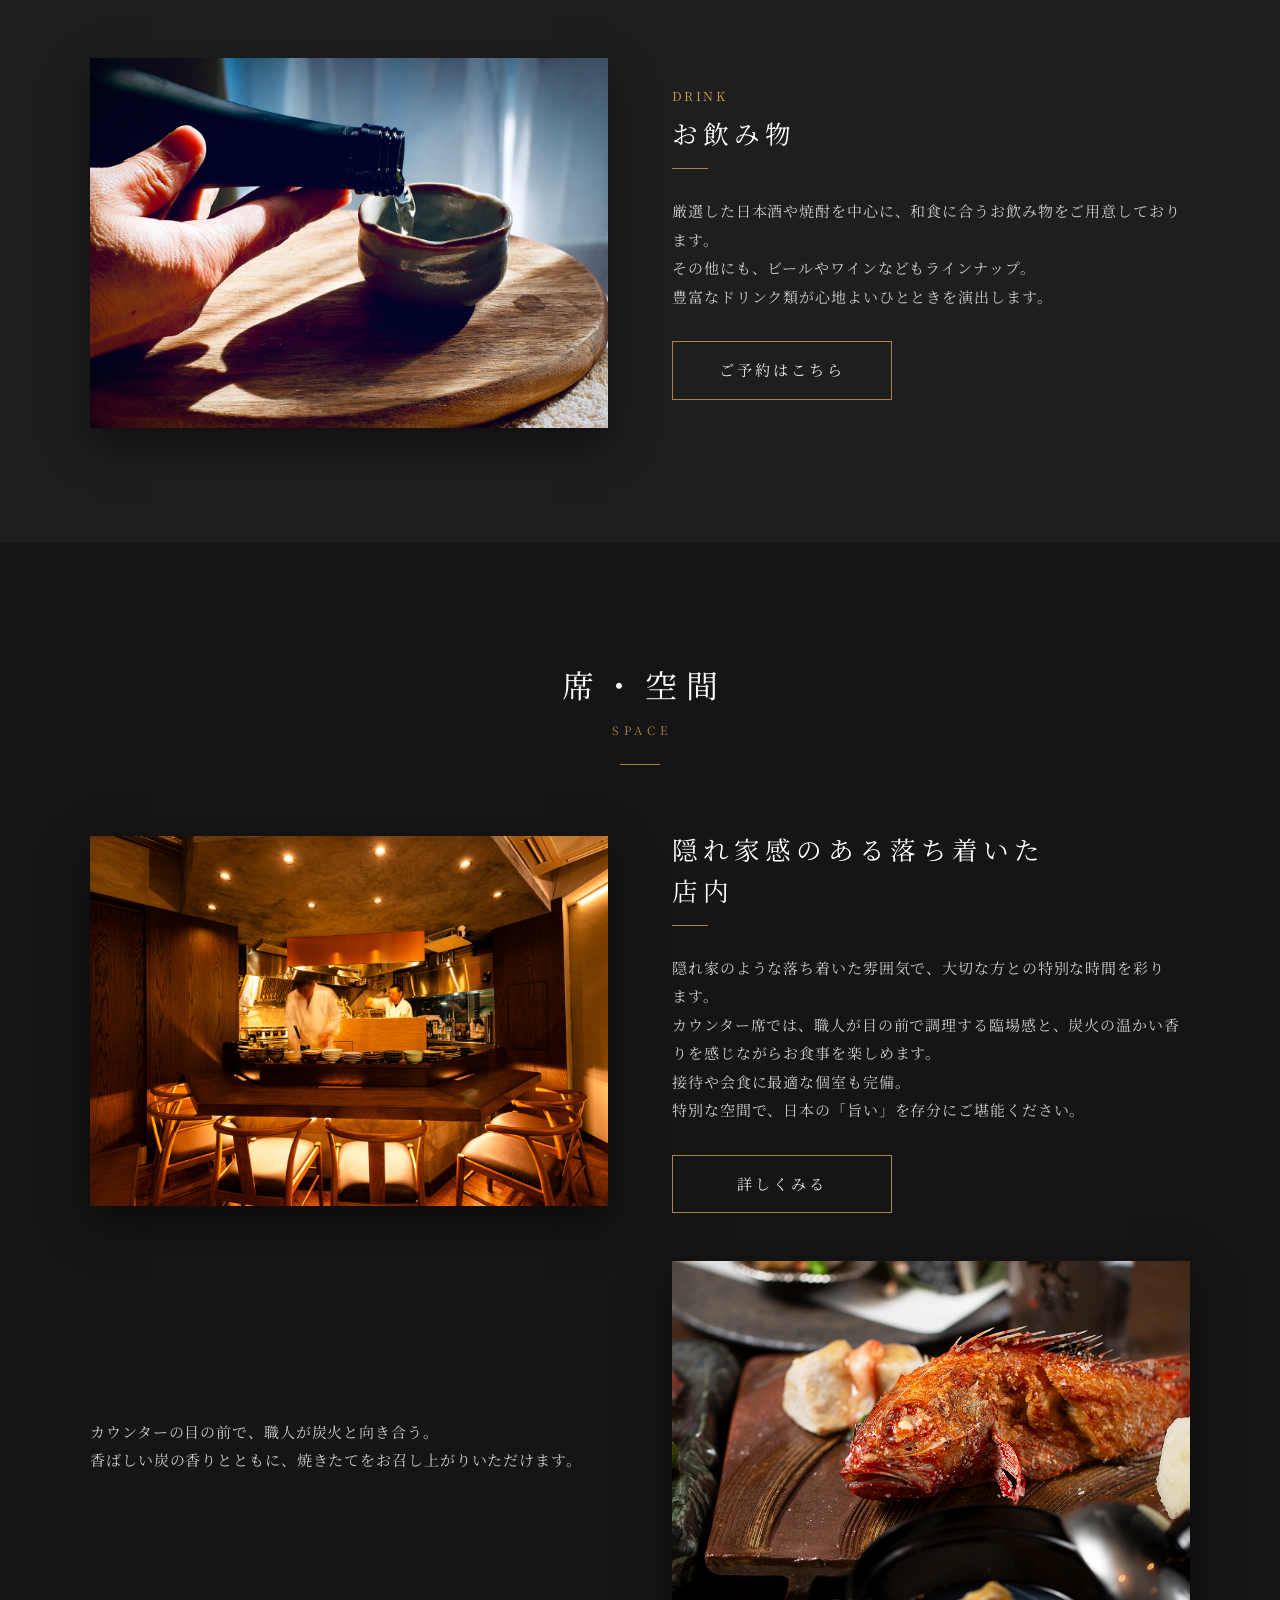
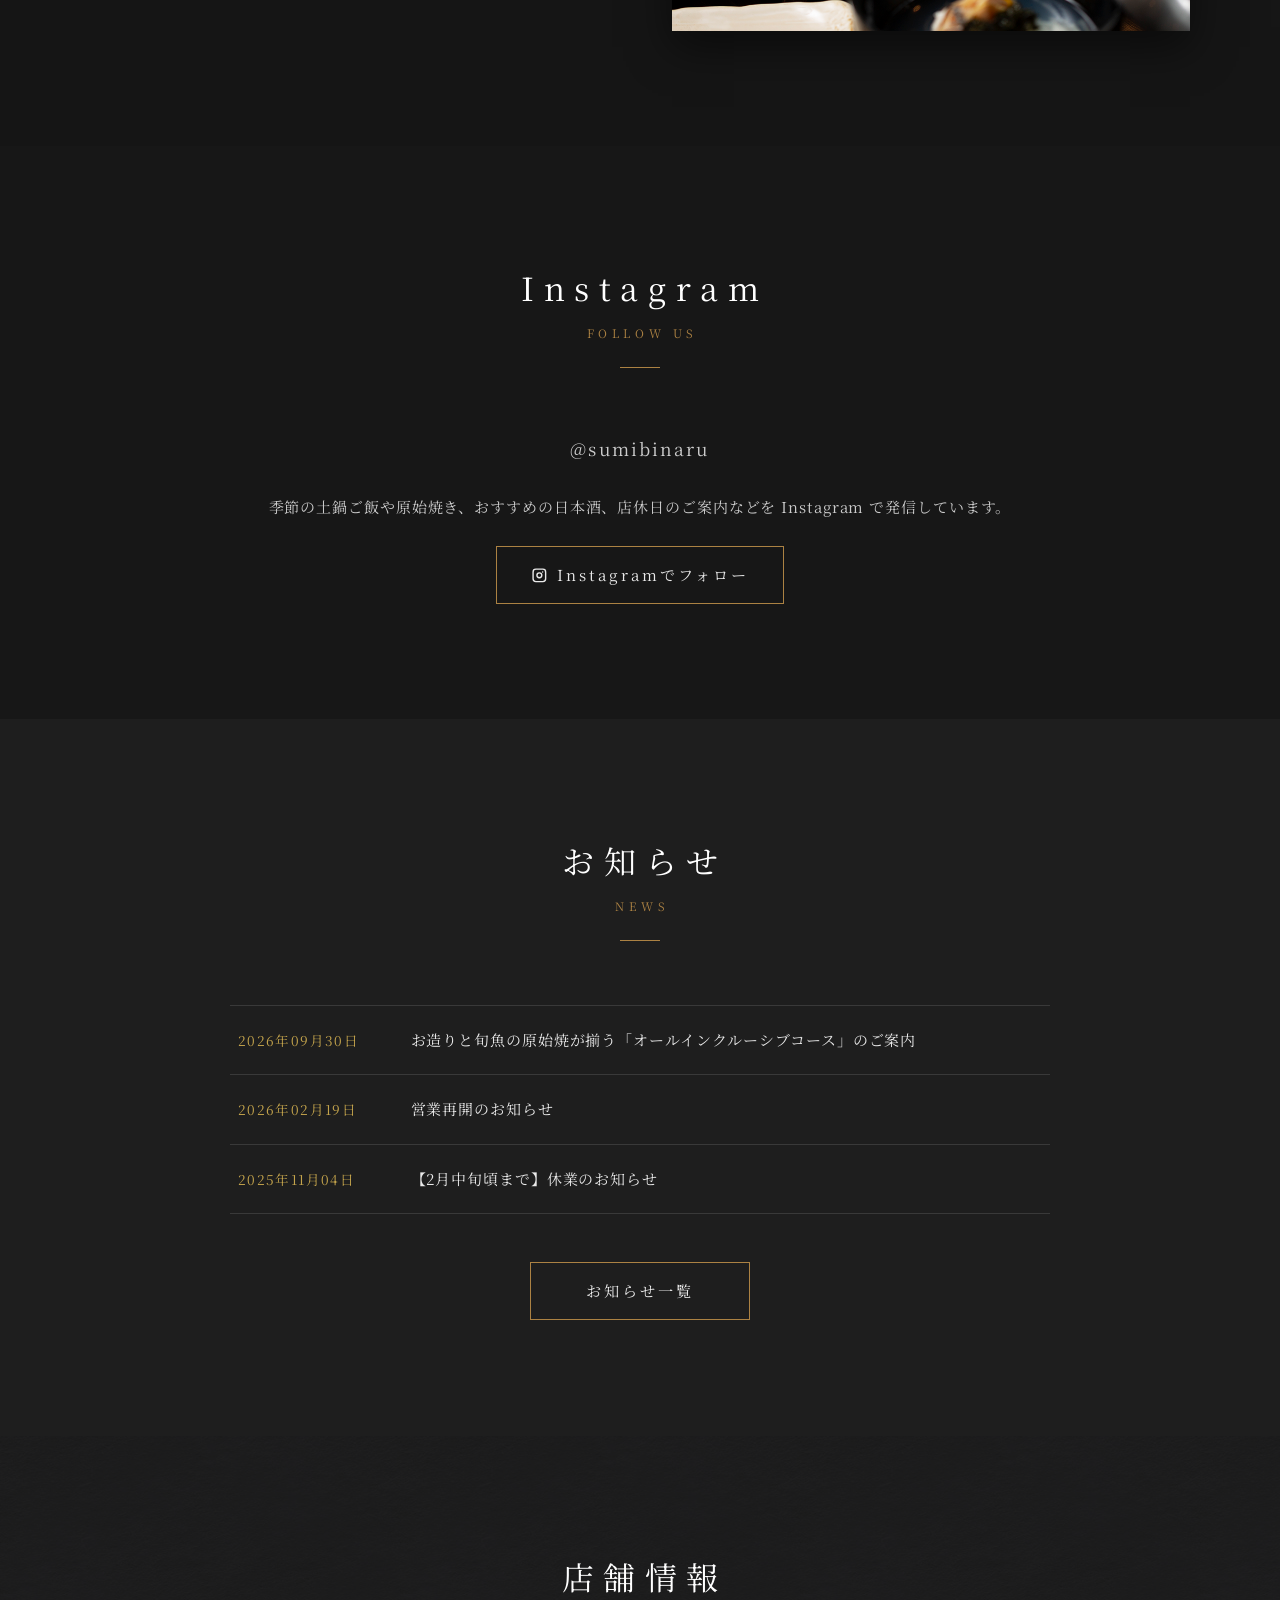
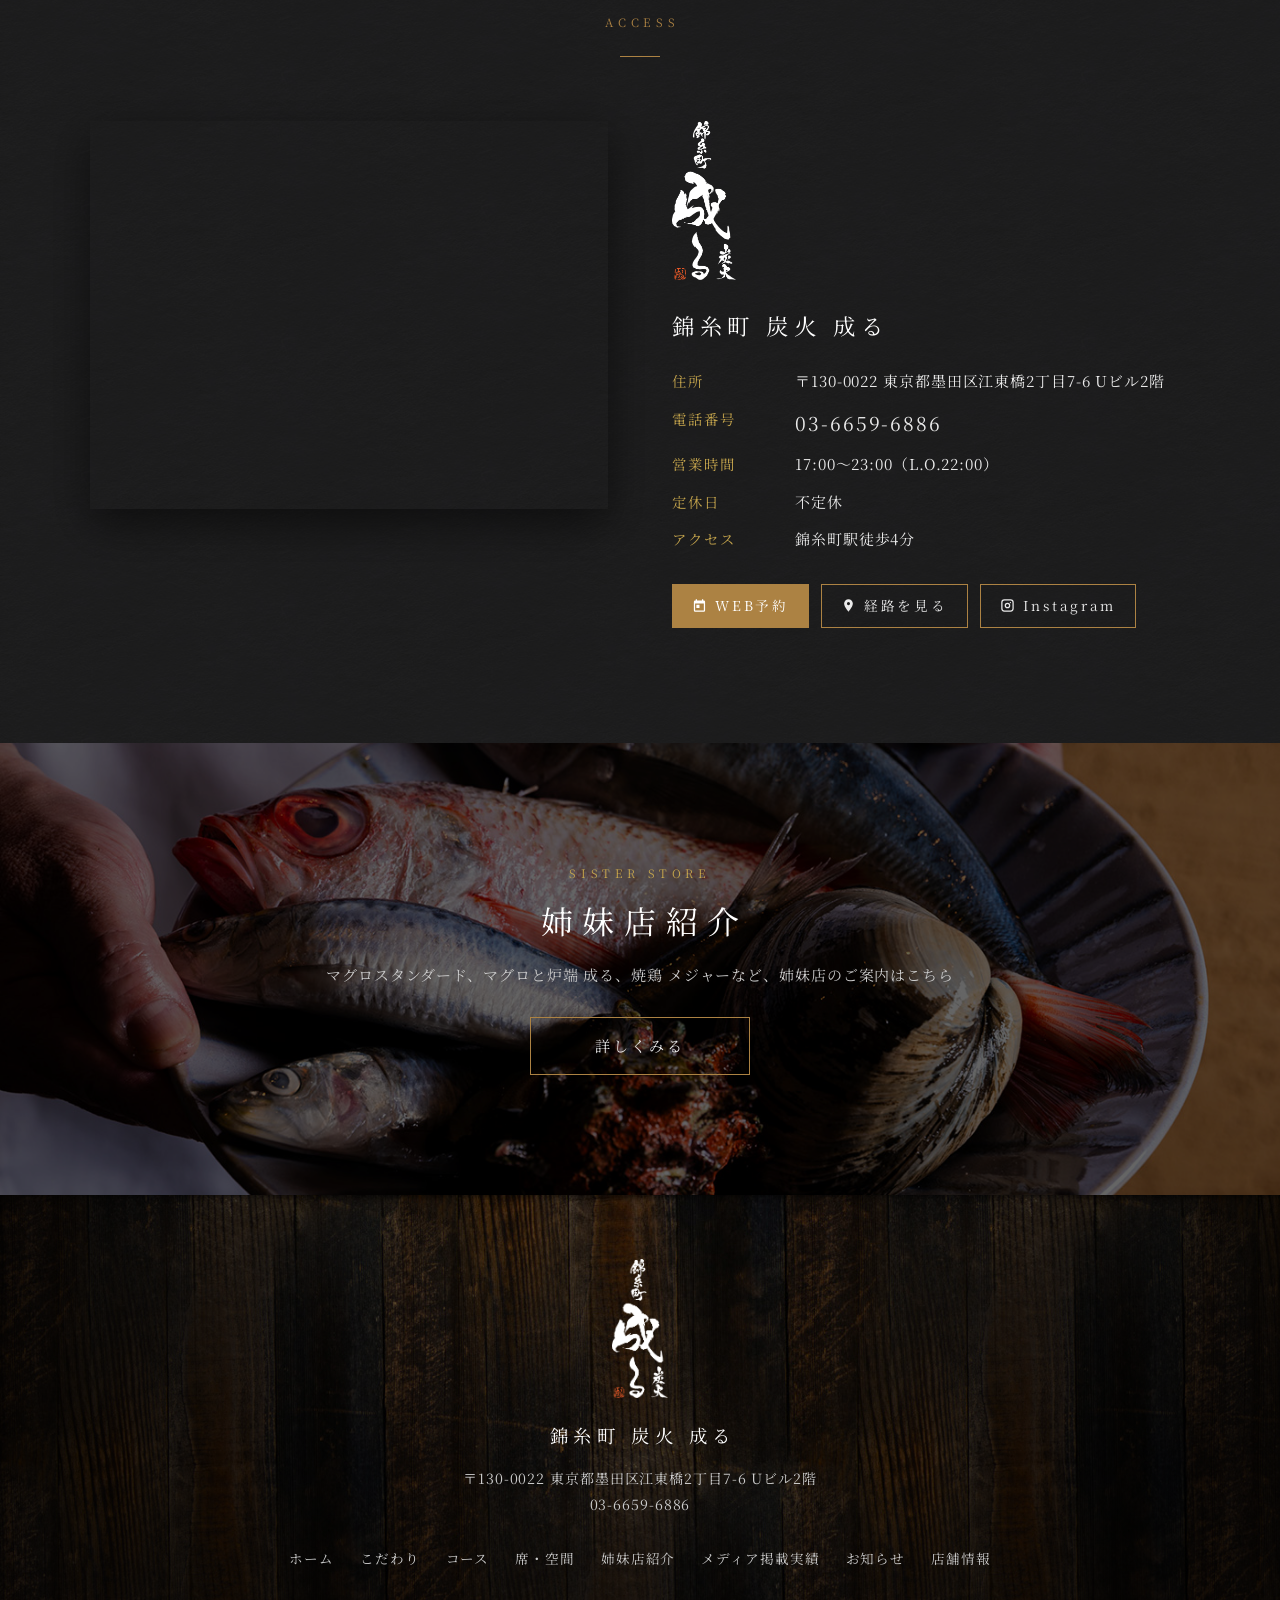
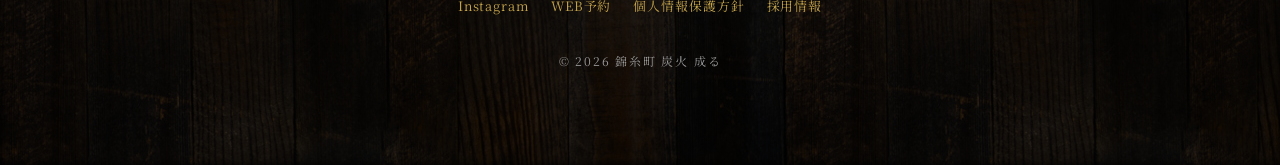
==== commit f36e18ed: "Move ratings badges above the hero Co-Authored-By: Claude Fable 5.1 <noreply@anthropic.com>" ====
--- a/index.html
+++ b/index.html
@@ -47,13 +47,6 @@
 </header>
 
 <main>
-  <section class="hero" aria-label="メインビジュアル">
-    <div class="hero__slide" role="img" aria-label="炭火で焼き上げる原始焼き"></div>
-    <div class="hero__slide"></div>
-    <img class="hero__logo" src="images/logo-white.png" alt="錦糸町 炭火 成る" width="500" height="1242">
-    <div class="hero__scroll" aria-hidden="true">SCROLL</div>
-  </section>
-
 <section class="ratings" id="ratings" aria-label="お客様からの評価" hidden>
   <div class="ratings__inner">
     <a class="ratings__item ratings__item--google" data-rating="google" href="https://www.google.com/maps/search/?api=1&query=%E9%8C%A6%E7%B3%B8%E7%94%BA%20%E7%82%AD%E7%81%AB%20%E6%88%90%E3%82%8B%20%E6%9D%B1%E4%BA%AC%E9%83%BD%E5%A2%A8%E7%94%B0%E5%8C%BA%E6%B1%9F%E6%9D%B1%E6%A9%8B2-7-6" target="_blank" rel="noopener" hidden>
@@ -68,6 +61,12 @@
     </a>
   </div>
 </section>
+  <section class="hero" aria-label="メインビジュアル">
+    <div class="hero__slide" role="img" aria-label="炭火で焼き上げる原始焼き"></div>
+    <div class="hero__slide"></div>
+    <img class="hero__logo" src="images/logo-white.png" alt="錦糸町 炭火 成る" width="500" height="1242">
+    <div class="hero__scroll" aria-hidden="true">SCROLL</div>
+  </section>
 
   <section class="section section--texture" id="about">
     <div class="inner catch">
--- a/css/style.css
+++ b/css/style.css
@@ -797,7 +797,7 @@
 
 /* ===== 評価帯（Google / 食べログ）バッジ型 ===== */
 :root { --ratings-bg:#1e1e1e;--ratings-fg:#eaeaea;--ratings-line:rgba(255,255,255,.12);--ratings-star:#c4a44c;--ratings-star-off:rgba(255,255,255,.22);--ratings-font:var(--font); }
-.ratings { background: var(--ratings-bg); color: var(--ratings-fg); border-top: 1px solid var(--ratings-line); border-bottom: 1px solid var(--ratings-line); }
+.ratings { background: var(--ratings-bg); color: var(--ratings-fg); border-bottom: 1px solid var(--ratings-line); margin-top: var(--header-h); }
 .ratings[hidden] { display: none; }
 .ratings__inner { width: min(1100px, 100% - 32px); margin: 0 auto; display: flex; flex-wrap: wrap; justify-content: center; gap: 14px 20px; padding: 22px 0; }
 .ratings__item { display: grid; grid-template-columns: auto 1fr; grid-template-rows: auto auto; column-gap: 16px; row-gap: 3px; align-items: center; min-width: 300px; padding: 12px 22px 12px 16px; background: #fff; color: #202124; text-decoration: none; border: 1px solid rgba(0,0,0,.08); border-radius: 14px; box-shadow: 0 2px 10px rgba(0,0,0,.14); font-family: var(--ratings-font, inherit); line-height: 1.25; transition: transform .15s ease, box-shadow .15s ease; }
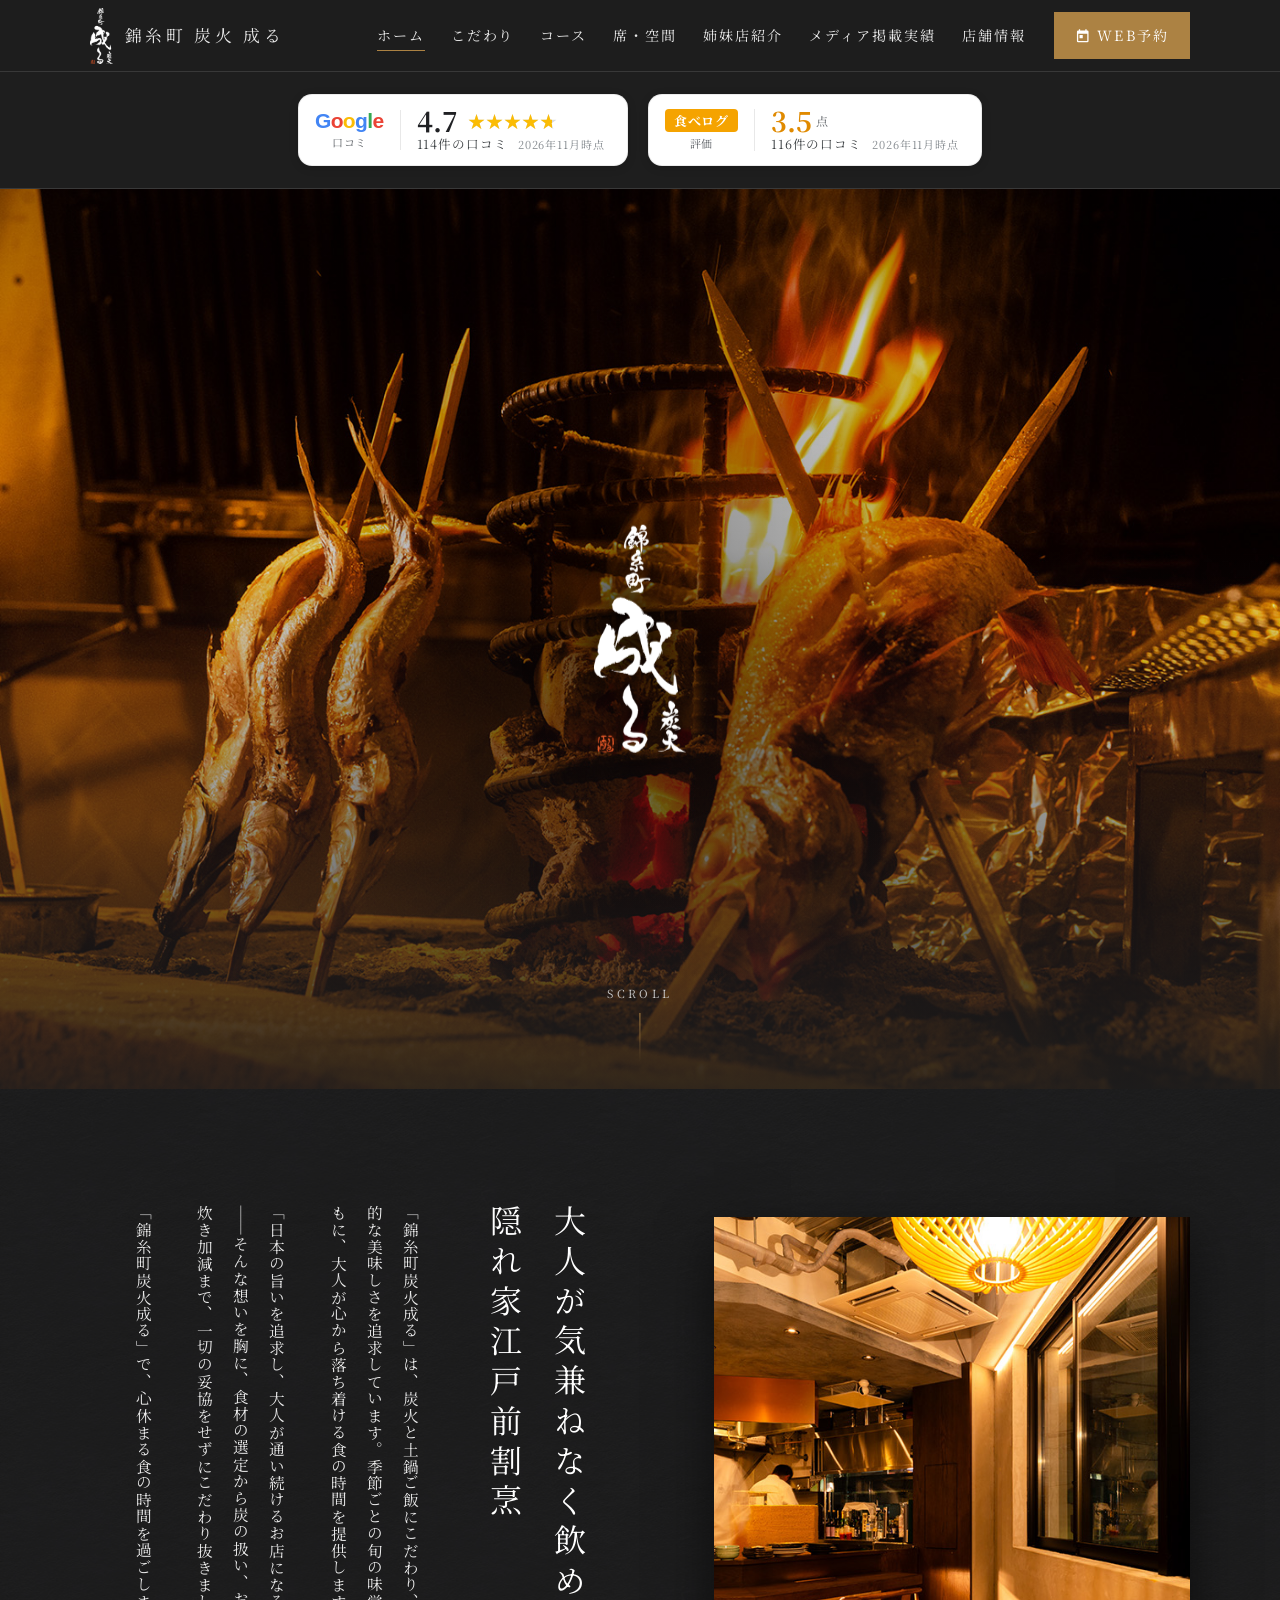
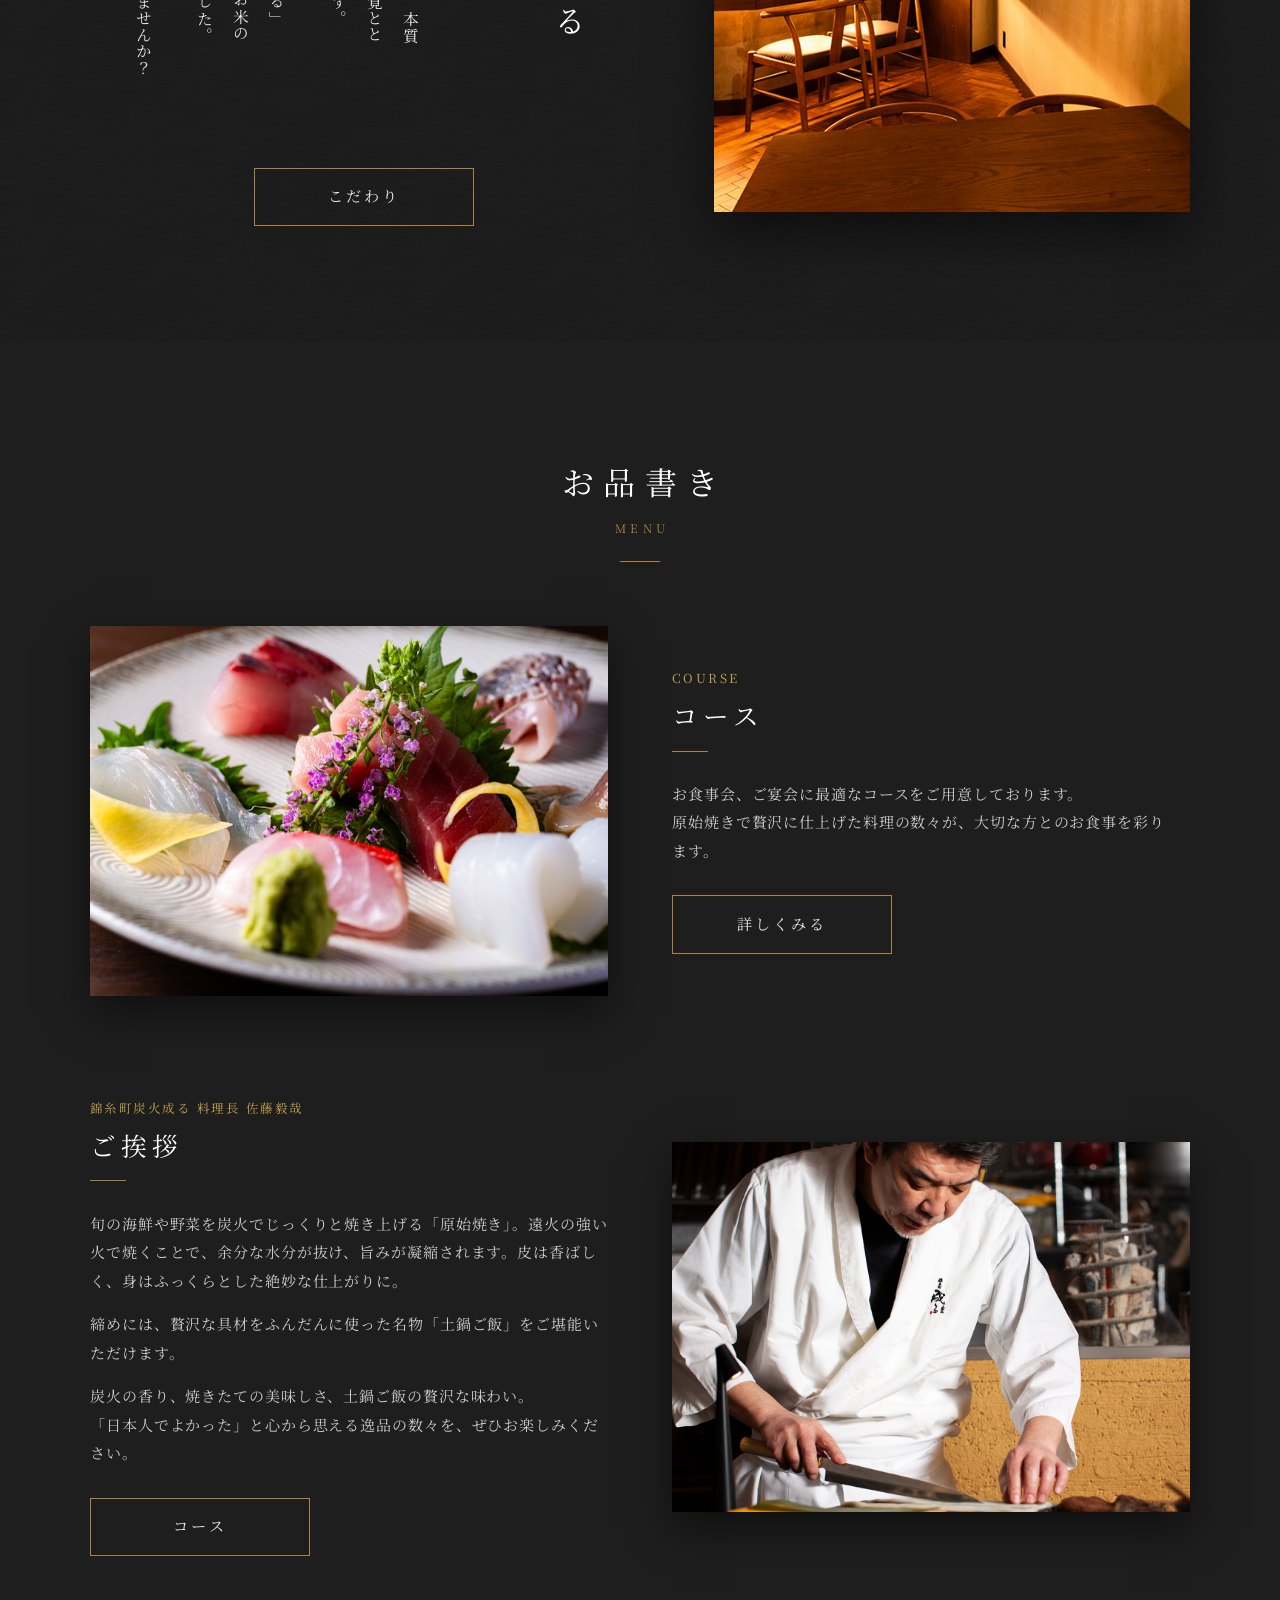
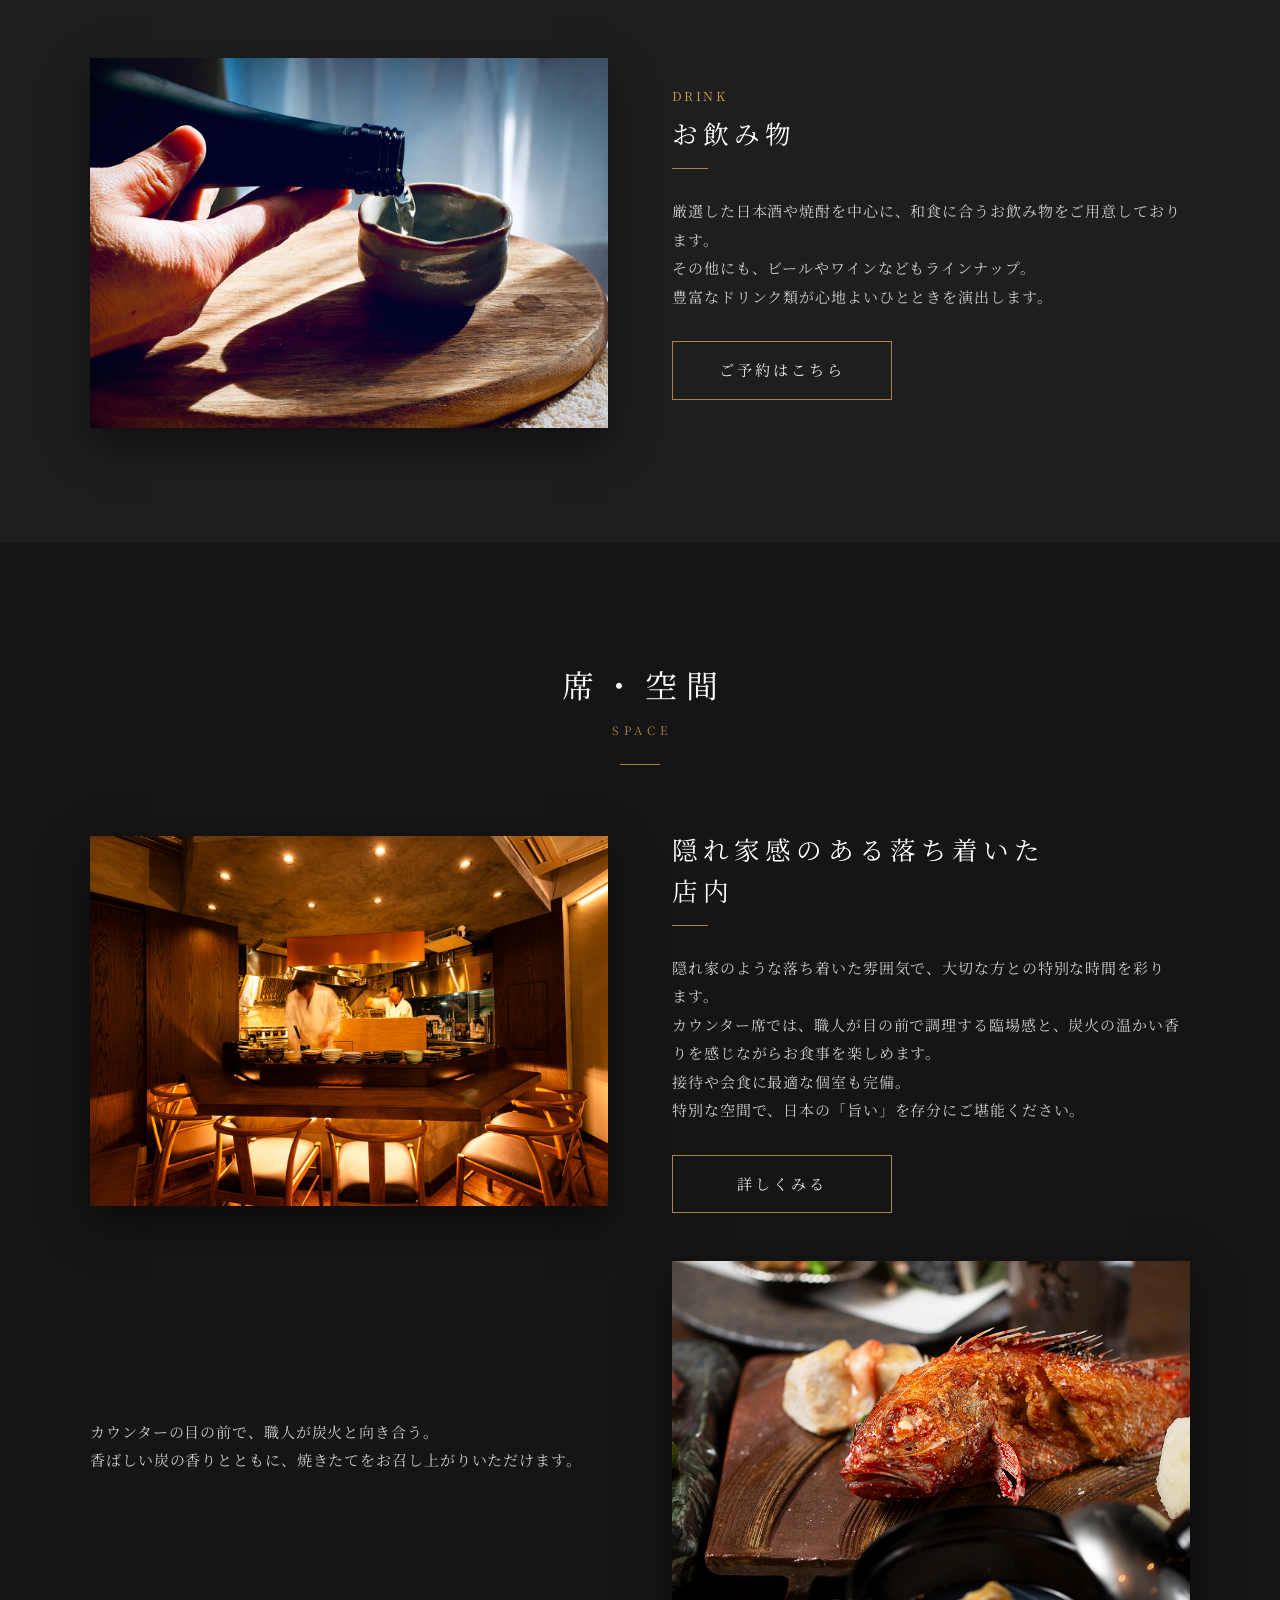
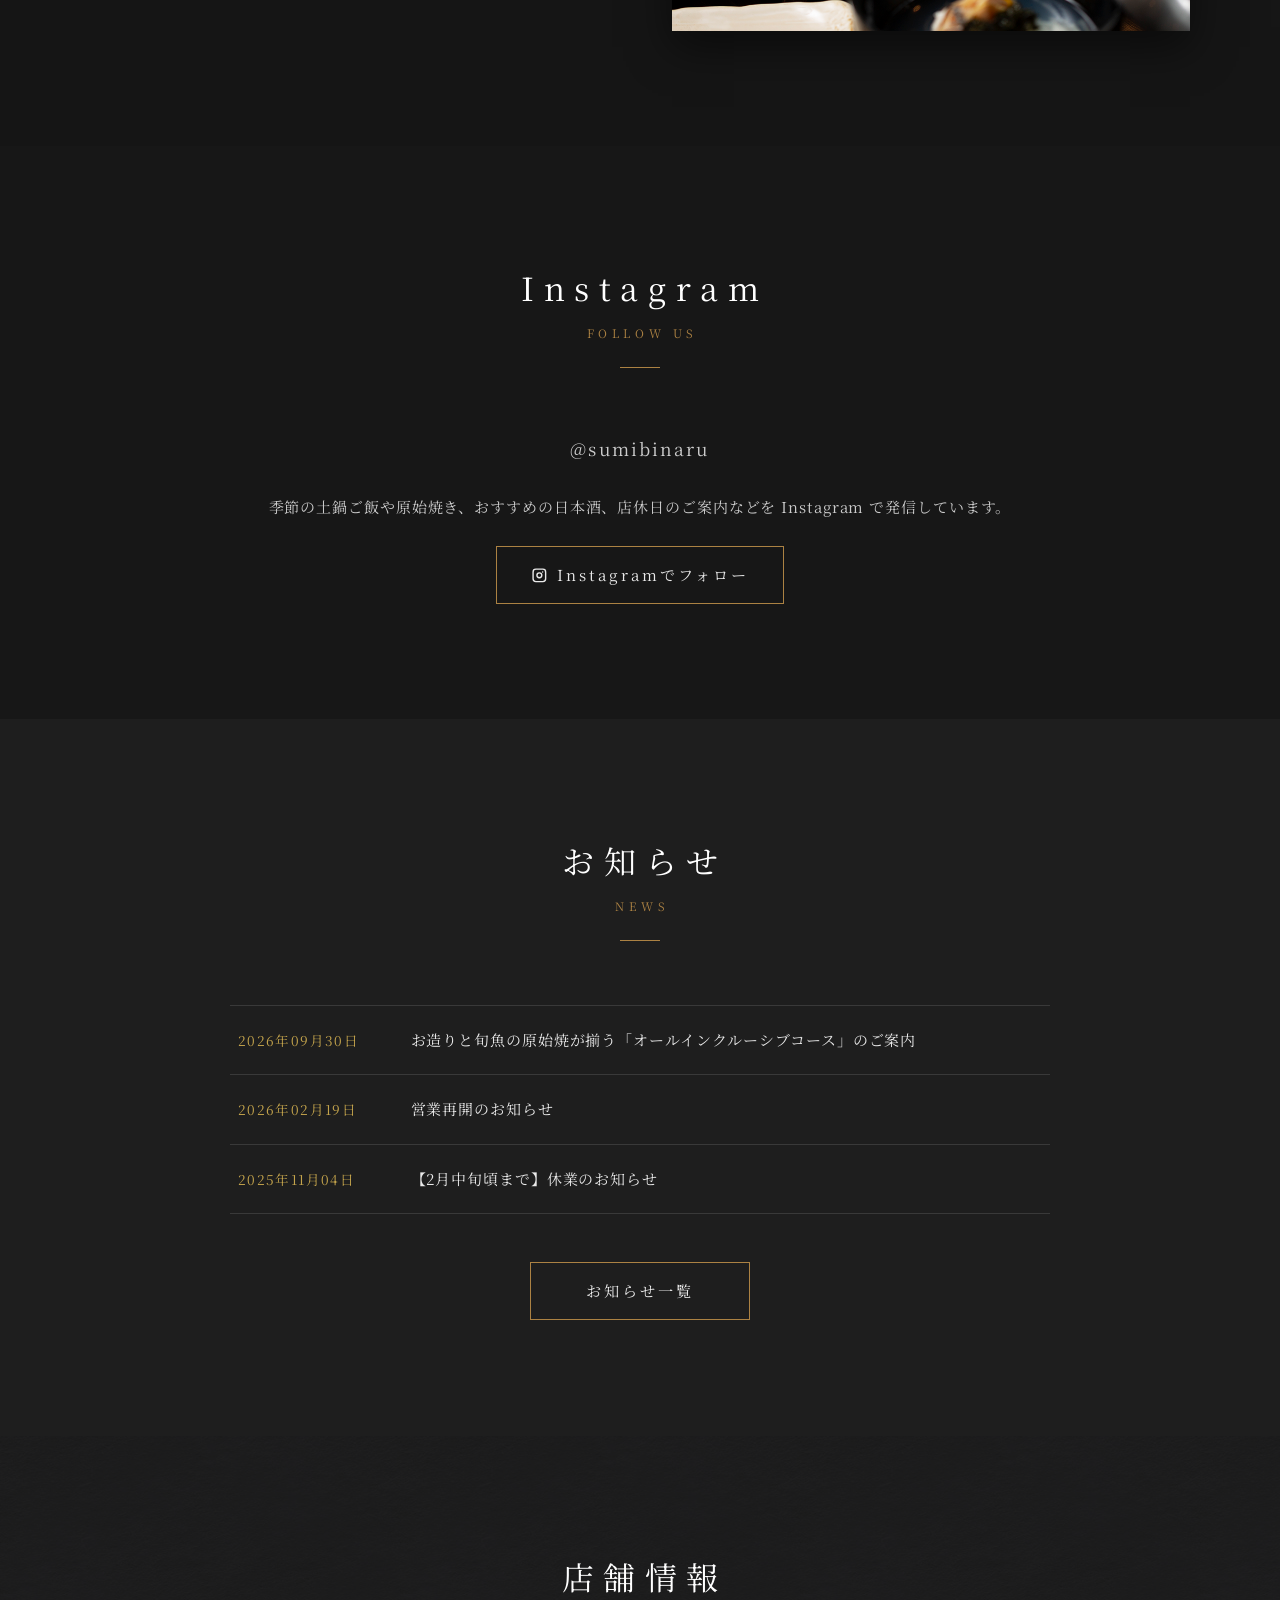
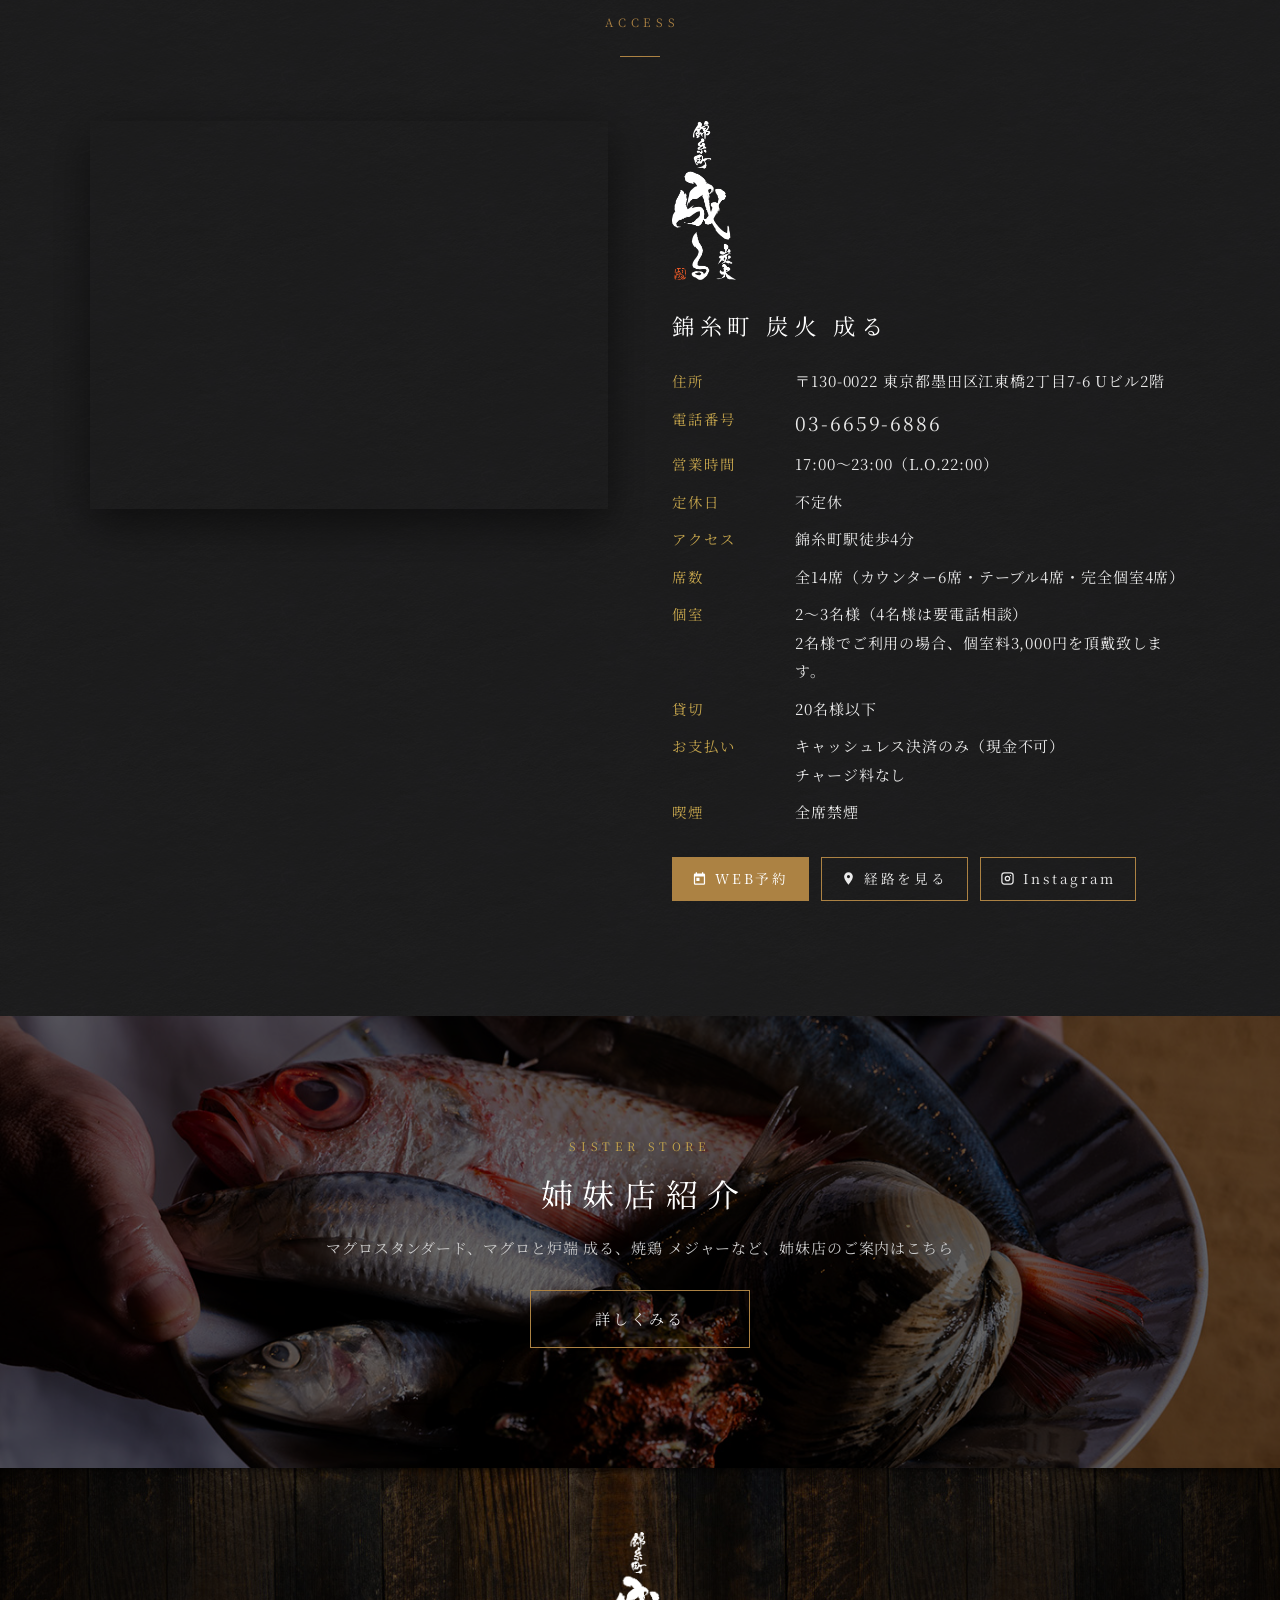
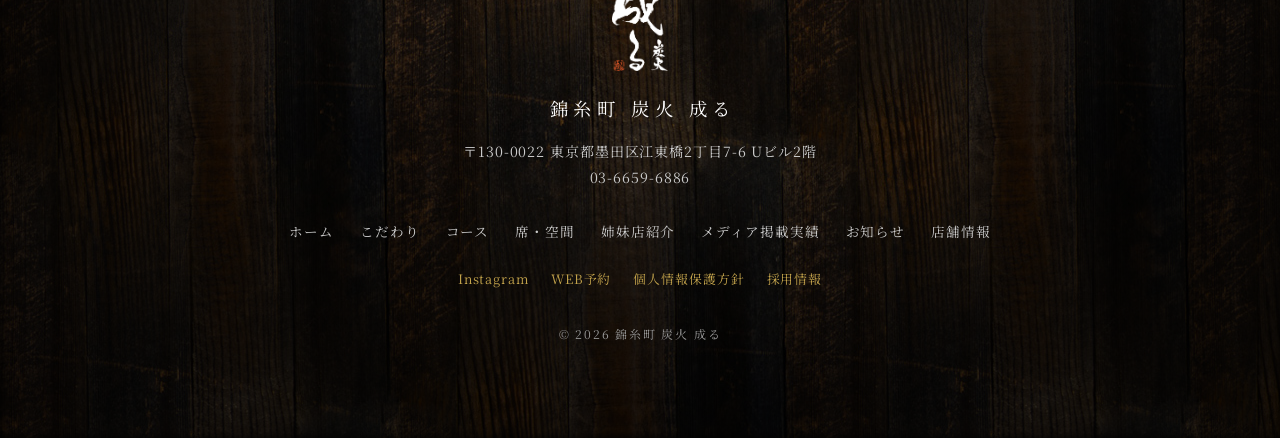
==== commit ea52de21: "食べログ掲載内容に合わせて修正（冬コース8本へ差し替え・席数・個室・支払い） Co-Authored-By: Claude Fable 5.1 <noreply@anthropic.com>" ====
--- a/index.html
+++ b/index.html
@@ -179,6 +179,11 @@
             <dt>営業時間</dt><dd>17:00～23:00（L.O.22:00）</dd>
             <dt>定休日</dt><dd>不定休</dd>
             <dt>アクセス</dt><dd>錦糸町駅徒歩4分</dd>
+            <dt>席数</dt><dd>全14席（カウンター6席・テーブル4席・完全個室4席）</dd>
+            <dt>個室</dt><dd>2〜3名様（4名様は要電話相談）<br>2名様でご利用の場合、個室料3,000円を頂戴致します。</dd>
+            <dt>貸切</dt><dd>20名様以下</dd>
+            <dt>お支払い</dt><dd>キャッシュレス決済のみ（現金不可）<br>チャージ料なし</dd>
+            <dt>喫煙</dt><dd>全席禁煙</dd>
           </dl>
           <div class="access__links">
             <a class="btn btn--small btn--solid" href="https://www.tablecheck.com/shops/kinshicho-sumibi-naru/reserve" target="_blank" rel="noopener"><svg class="icon" viewBox="0 0 24 24" aria-hidden="true"><path d="M19 4h-1V2h-2v2H8V2H6v2H5a2 2 0 0 0-2 2v14a2 2 0 0 0 2 2h14a2 2 0 0 0 2-2V6a2 2 0 0 0-2-2zm0 16H5V9h14v11zM7 11h5v5H7z"/></svg>WEB予約</a>
--- a/css/style.css
+++ b/css/style.css
@@ -827,7 +827,20 @@
 .ratings__asof:empty { display: none; }
 .sr-only { position: absolute; width: 1px; height: 1px; padding: 0; margin: -1px; overflow: hidden; clip: rect(0,0,0,0); white-space: nowrap; border: 0; }
 @media (max-width: 600px) {
-  .ratings__inner { flex-direction: column; align-items: stretch; gap: 10px; padding: 16px 0; }
-  .ratings__item { min-width: 0; width: 100%; max-width: 360px; margin: 0 auto; padding: 10px 18px 10px 14px; }
-  .ratings__score b { font-size: 24px; }
-}
+  .ratings__inner { width: min(100% - 24px, 420px); flex-wrap: nowrap; justify-content: center; gap: 10px; padding: 14px 0; }
+  .ratings__item { flex: 1 1 0; min-width: 0; display: flex; flex-direction: column; align-items: center; gap: 4px; padding: 10px 8px 9px; border-radius: 12px; text-align: center; }
+  .ratings__brand { flex-direction: row; align-items: center; justify-content: center; gap: 6px; padding-right: 0; border-right: 0; min-width: 0; padding-bottom: 6px; margin-bottom: 2px; border-bottom: 1px solid #ececec; width: 100%; }
+  .ratings__g { font-size: 17px; }
+  .ratings__tb { font-size: 11px; padding: 3px 7px; }
+  .ratings__label { font-size: 10.5px; }
+  .ratings__score { gap: 6px; }
+  .ratings__score b { font-size: 23px; }
+  .ratings__score small { font-size: 11px; margin-left: -4px; }
+  .ratings__stars { font-size: 13px; letter-spacing: 0; }
+  .ratings__meta { justify-content: center; gap: 0 6px; }
+  .ratings__count { font-size: 11px; }
+  .ratings__asof { font-size: 10px; width: 100%; }
+}
+@media (max-width: 360px) {
+  .ratings__asof { display: none; }
+}
